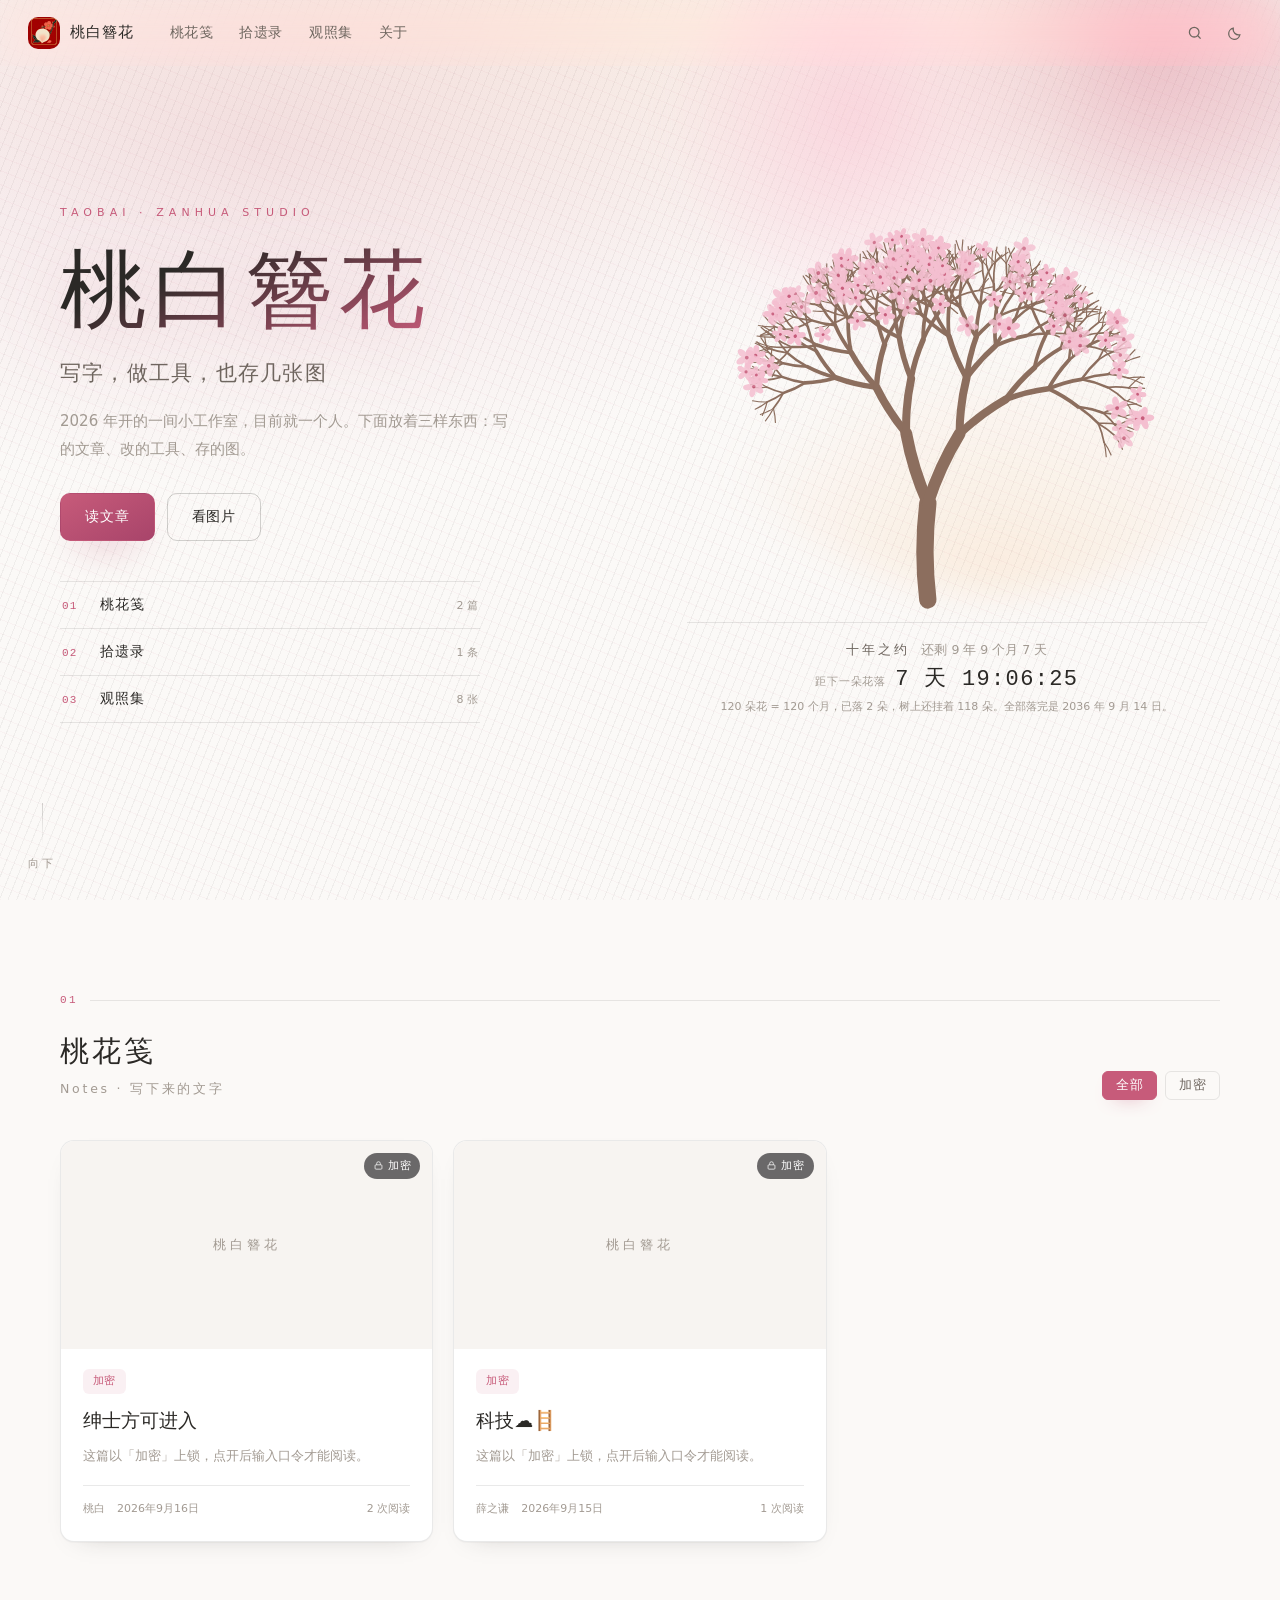
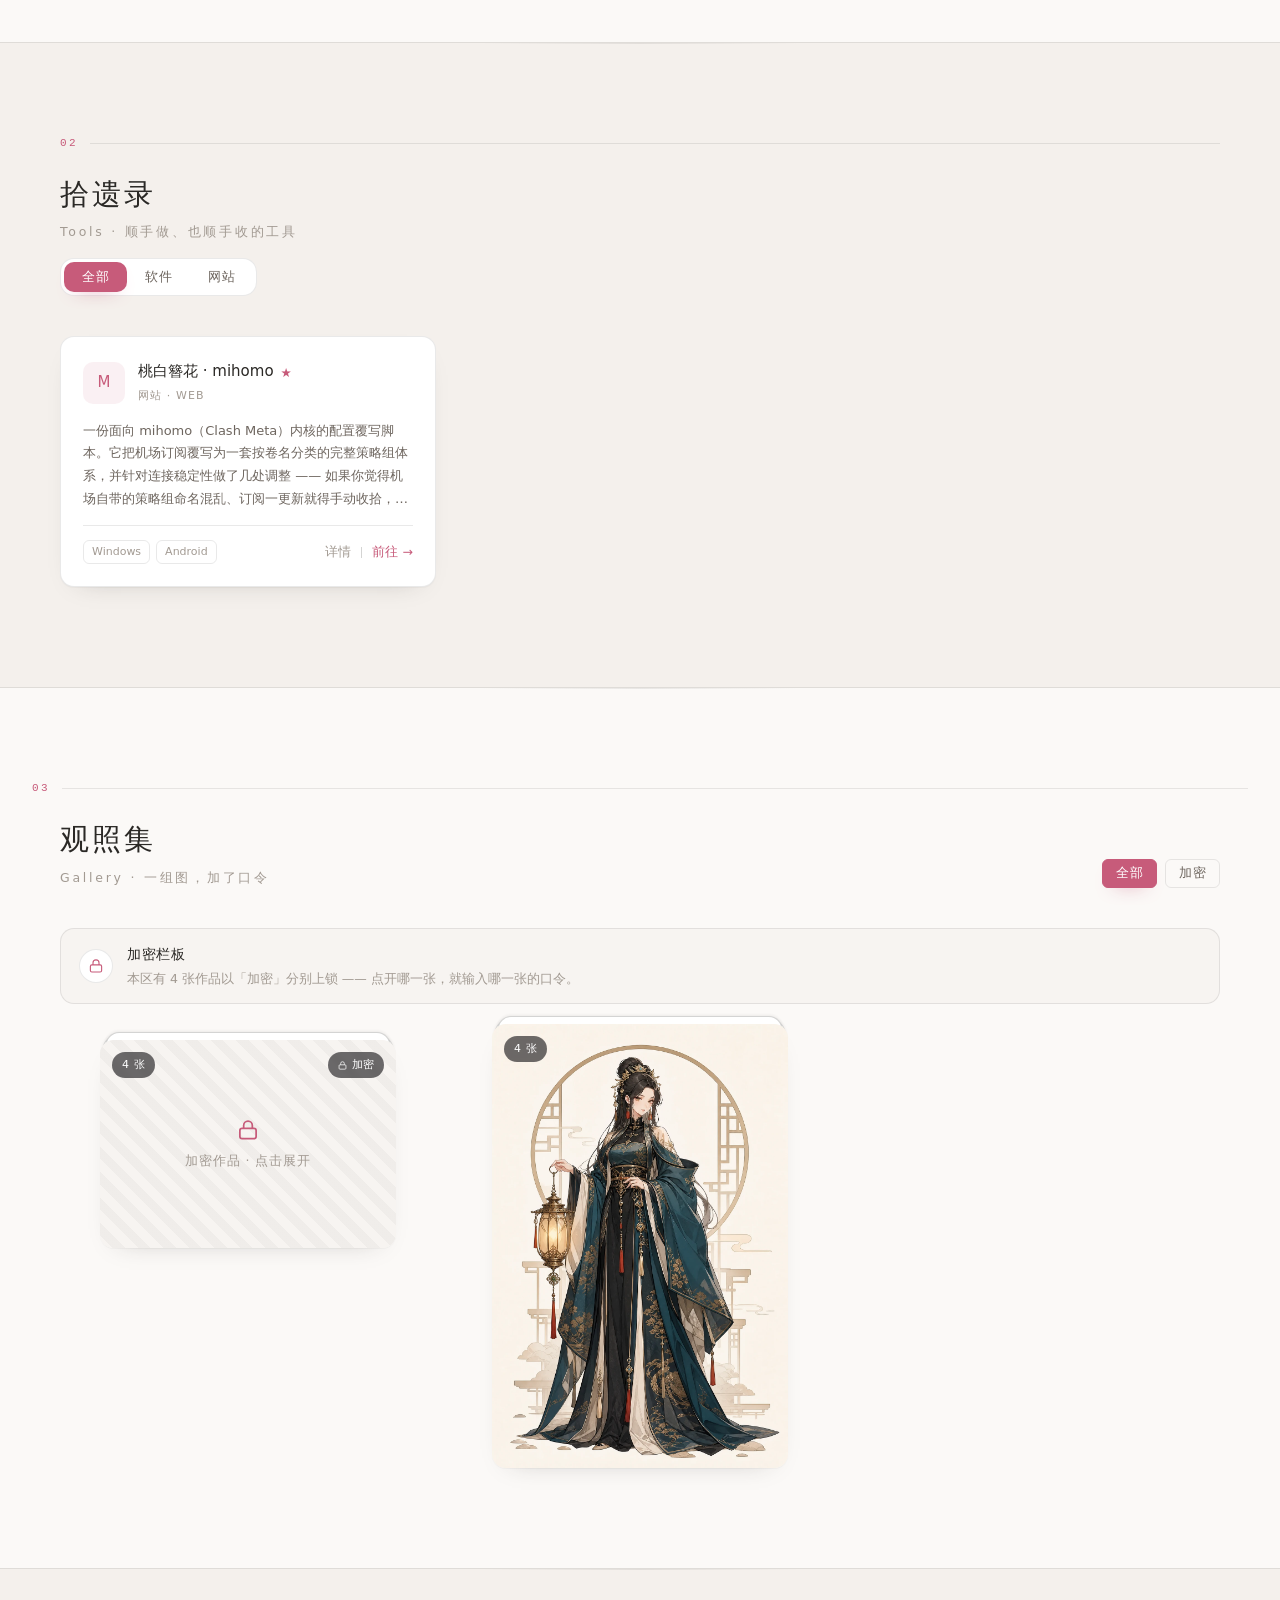
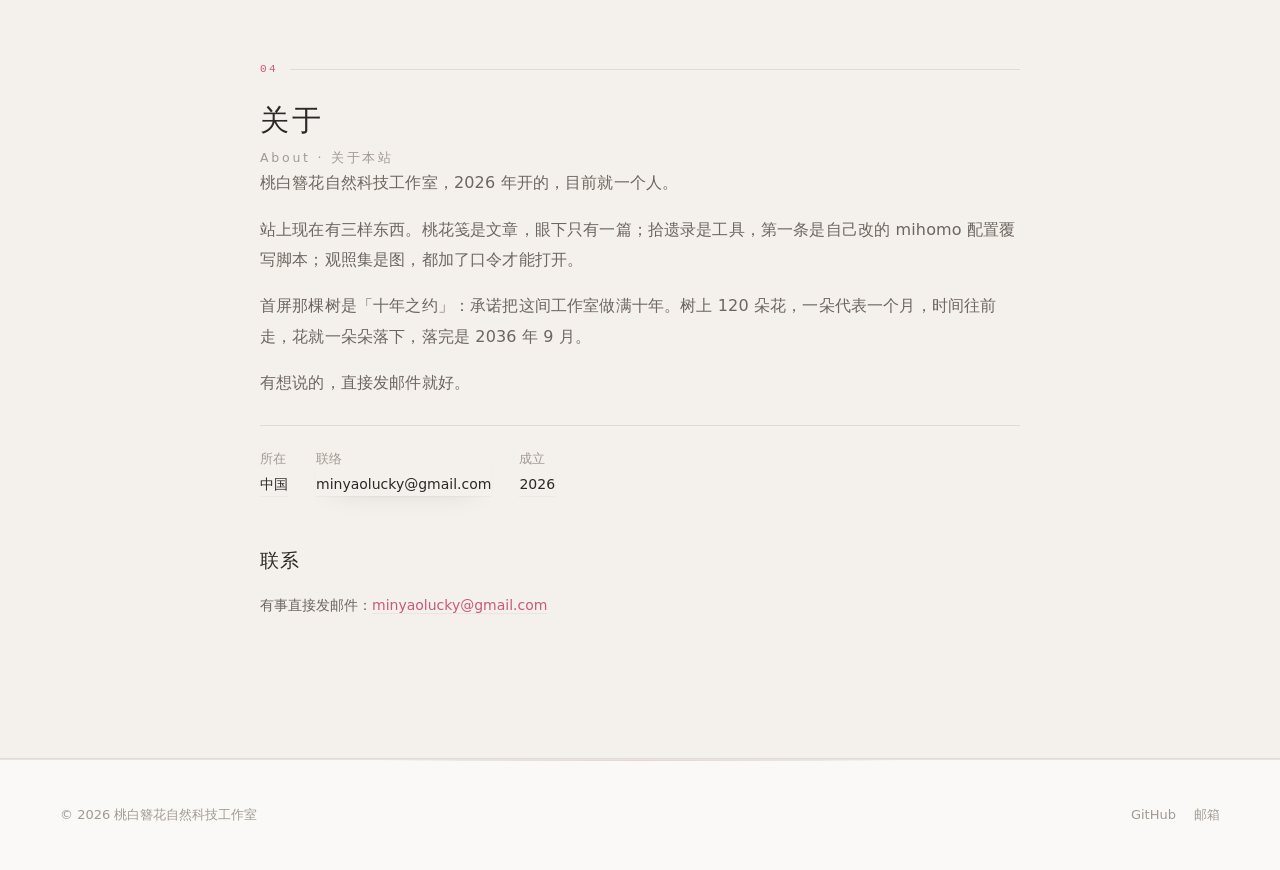
==== index.html @ cb8cdf0d "站点改版：替换为桃白簪花自然科技工作室站点" ====
<!DOCTYPE html>
<html lang="zh-CN" data-theme="light">
<head>
<meta charset="UTF-8">
<meta name="viewport" content="width=device-width, initial-scale=1, viewport-fit=cover">
<meta name="theme-color" content="#FBF9F7" media="(prefers-color-scheme: light)">
<meta name="theme-color" content="#151419" media="(prefers-color-scheme: dark)">
<meta name="format-detection" content="telephone=no">
<meta name="apple-mobile-web-app-capable" content="yes">
<meta name="apple-mobile-web-app-title" content="桃白簪花">
<meta name="robots" content="index, follow">
<title>桃白簪花自然科技工作室</title>
<meta name="description" content="桃白簪花自然科技工作室：写的文章、改的工具、存的图。承诺做满十年。">
<link rel="icon" type="image/png" sizes="32x32" href="/assets/favicon-32.png?v=8d2f847c">
<link rel="icon" type="image/png" sizes="192x192" href="/assets/favicon-192.png?v=325040d3">
<link rel="apple-touch-icon" sizes="180x180" href="/assets/favicon-180.png?v=86ce8d48">

<link rel="canonical" href="https://fanxiaofei.ccwu.cc/">
<meta property="og:type" content="website">
<meta property="og:site_name" content="桃白簪花自然科技工作室">
<meta property="og:title" content="桃白簪花自然科技工作室">
<meta property="og:description" content="写的文章、改的工具、存的图。承诺做满十年。">
<meta property="og:url" content="https://fanxiaofei.ccwu.cc/">
<meta property="og:image" content="https://fanxiaofei.ccwu.cc/assets/logo.png">
<meta property="og:image:width" content="512">
<meta property="og:image:height" content="512">
<meta property="og:image:alt" content="桃白簪花的印章标志：红底金框，一株桃花枝与一颗寿桃">
<meta name="twitter:card" content="summary">
<meta name="twitter:title" content="桃白簪花自然科技工作室">
<meta name="twitter:description" content="写的文章、改的工具、存的图。承诺做满十年。">
<meta name="twitter:image" content="https://fanxiaofei.ccwu.cc/assets/logo.png">

<!-- 主题在首帧就定好。这段必须同步执行、且排在样式表之前：
     否则选过深色模式的访客，每次打开都会先闪一下浅色底。
     键名与 main.js 的 initTheme() 必须保持一致（tz-theme）。 -->
<script>
(function () { try { var t = localStorage.getItem('tz-theme'); if (t !== 'dark' && t !== 'light') { t = window.matchMedia('(prefers-color-scheme: dark)').matches ? 'dark' : 'light'; } document.documentElement.setAttribute('data-theme', t); } catch (e) { /* 隐私模式下读不了 localStorage，用默认浅色 */ } })();
</script>

<link rel="preload" as="image" href="/assets/logo.webp" type="image/webp">
<link rel="stylesheet" href="/css/style.css?v=b57214d1">
<!-- 视觉升级层：只做增强与覆盖，不动 style.css 里的既有规则 -->
<link rel="stylesheet" href="/css/aesthetic.css?v=2be052b9">
</head>
<body>

<noscript>
  <div style="margin:0;padding:14px 18px;background:#FBEAF0;color:#4B1528;font:14px/1.7 system-ui,-apple-system,sans-serif;text-align:center;border-bottom:1px solid #ED93B1">
    本站内容由 JavaScript 渲染。请在浏览器设置里开启 JavaScript，然后刷新页面。
  </div>
</noscript>

<div class="scroll-progress" id="scrollProgress"></div>

<header class="nav" id="siteNav">
  <a class="nav-brand" href="#top" aria-label="桃白簪花自然科技工作室">
    <img class="brand-mark" src="/assets/logo.webp" alt="" width="32" height="32" decoding="async">
    <span class="brand-text" id="brandText">桃白簪花</span>
  </a>
  <nav class="nav-links" id="navLinks"></nav>
  <div class="nav-actions">
    <button class="nav-search" id="searchToggle" type="button" aria-label="搜索">
      <svg viewBox="0 0 20 20" width="16" height="16" fill="none" stroke="currentColor" stroke-width="1.6"><circle cx="9" cy="9" r="6"/><path d="M13.5 13.5 17 17"/></svg>
    </button>
    <button class="nav-theme" id="themeToggle" type="button" aria-label="切换主题">
      <svg class="ico-moon" viewBox="0 0 20 20" width="16" height="16" fill="none" stroke="currentColor" stroke-width="1.6"><path d="M16 12.2A7 7 0 0 1 7.8 4a7 7 0 1 0 8.2 8.2Z"/></svg>
      <svg class="ico-sun" viewBox="0 0 20 20" width="16" height="16" fill="none" stroke="currentColor" stroke-width="1.6"><circle cx="10" cy="10" r="3.6"/><path d="M10 2v2M10 16v2M2 10h2M16 10h2M4.6 4.6 6 6M14 14l1.4 1.4M15.4 4.6 14 6M6 14l-1.4 1.4"/></svg>
    </button>
    <button class="nav-menu" id="menuToggle" type="button" aria-label="打开菜单" aria-expanded="false" aria-controls="navDrawer">
      <span></span><span></span><span></span>
    </button>
  </div>
  <div class="nav-drawer" id="navDrawer">
    <nav class="nav-drawer-links" id="navDrawerLinks"></nav>
    <div class="nav-drawer-foot" id="navDrawerFoot"></div>
  </div>
  <div class="nav-search-bar" id="searchBar">
    <input type="search" id="searchInput" placeholder="搜索文章、工具、图片…" aria-label="搜索文章、工具与图片" autocomplete="off">
    <span class="search-hint">回车确认 · ESC 关闭</span>
  </div>
</header>

<main id="top">

  <section class="hero" id="hero">
    <div class="hero-glow" aria-hidden="true"></div>
    <div class="hero-inner">

      <div class="hero-copy">
        <p class="hero-eyebrow reveal">TAOBAI · ZANHUA STUDIO</p>
        <h1 class="hero-title">
          <span class="reveal" style="--d:0ms">桃</span><span class="reveal" style="--d:80ms">白</span><span class="reveal" style="--d:160ms">簪</span><span class="reveal" style="--d:240ms">花</span>
        </h1>
        <p class="hero-sub reveal" style="--d:340ms" id="heroSlogan"></p>
        <p class="hero-intro reveal" style="--d:420ms" id="heroIntro"></p>
        <div class="hero-actions reveal" style="--d:500ms">
          <a class="btn btn-primary" href="#articles">读文章</a>
          <a class="btn btn-ghost" href="#gallery">看图片</a>
        </div>
        <nav class="hero-index reveal" style="--d:580ms" id="heroIndex" aria-label="本站目录"></nav>
      </div>

      <!-- 满树桃花：每一朵花代表十年之约里的一个月，时间过去花就少一朵。
           SVG 的树枝与花朵由 main.js 的 PeachTree 模块生成并注入（种子固定，每次打开都一样）。 -->
      <div class="hero-tree reveal" style="--d:660ms">
        <figure class="tree-figure">
          <svg class="peach-tree" id="peachTree" viewBox="0 0 600 470" role="img"
               aria-labelledby="treeTitle treeDesc">
            <title id="treeTitle">一株盛开的桃树</title>
            <desc id="treeDesc">树上的花代表十年之约：十年共 120 个月，最初有 120 朵花，每过一个月落一朵。</desc>
          </svg>
          <figcaption class="tree-pledge" id="treePledge">
            <span class="pledge-head">
              <span class="pledge-title" id="pledgeTitle">十年之约</span>
              <span class="pledge-left" id="pledgeLeft"></span>
            </span>
            <span class="pledge-ticker">
              <span class="pledge-ticker-label">距下一朵花落</span>
              <span class="pledge-count" id="pledgeCount"></span>
            </span>
            <span class="pledge-note" id="pledgeNote"></span>
          </figcaption>
        </figure>
      </div>

    </div>
    <div class="hero-scroll" aria-hidden="true"><span></span>向下</div>
  </section>

  <section class="section" id="articles">
    <div class="section-head head--folio" data-no="01">
      <div class="section-title">
        <h2>桃花笺</h2>
        <p class="section-en">Notes · 写下来的文字</p>
      </div>
      <div class="section-tools">
        <div class="chip-row" id="articleTags"></div>
      </div>
    </div>
    <div class="article-grid" id="articlesList"></div>
    <div class="empty" id="articlesEmpty" hidden>这一栏还空着。</div>
  </section>

  <section class="section section-alt" id="shares">
    <div class="section-head head--stacked" data-no="02">
      <div class="section-title">
        <h2>拾遗录</h2>
        <p class="section-en">Tools · 顺手做、也顺手收的工具</p>
      </div>
      <div class="section-tools">
        <div class="seg" id="shareFilter">
          <button class="seg-btn is-active" data-cat="all" type="button">全部</button>
          <button class="seg-btn" data-cat="software" type="button">软件</button>
          <button class="seg-btn" data-cat="website" type="button">网站</button>
        </div>
      </div>
    </div>
    <div class="share-grid" id="sharesList"></div>
    <div class="empty" id="sharesEmpty" hidden>还没有收录任何条目。</div>
  </section>

  <section class="section" id="gallery">
    <div class="section-head head--bleed" data-no="03">
      <div class="section-title">
        <h2>观照集</h2>
        <p class="section-en">Gallery · 一组图，加了口令</p>
      </div>
      <div class="section-tools">
        <div class="chip-row" id="galleryTags"></div>
      </div>
    </div>
    <div class="vault-bar" id="vaultBar" hidden>
      <span class="vault-bar-icon" aria-hidden="true">
        <svg viewBox="0 0 24 24" width="18" height="18" fill="none" stroke="currentColor" stroke-width="1.5"><rect x="4.5" y="10.5" width="15" height="9.5" rx="2"/><path d="M8 10.5V7.8a4 4 0 0 1 8 0v2.7"/></svg>
      </span>
      <div class="vault-bar-text">
        <strong id="vaultBarTitle">加密栏板</strong>
        <span id="vaultBarDesc"></span>
      </div>
    </div>
    <div class="masonry" id="galleryGrid"></div>
    <div class="empty" id="galleryEmpty" hidden>图集还是空的。</div>
  </section>

  <section class="section section-alt" id="about">
    <div class="about-wrap" data-no="04">
      <div class="section-title">
        <h2>关于</h2>
        <p class="section-en">About · 关于本站</p>
      </div>
      <div class="about-body" id="aboutBody"></div>
      <div class="about-meta" id="aboutMeta"></div>
      <!-- 留言模块已下线：这里只留一个邮箱入口，不再摆表单 -->
      <div class="about-contact" id="aboutContact">
        <h3>联系</h3>
        <p class="contact-mail" id="contactMail"></p>
      </div>
    </div>
  </section>

</main>

<footer class="footer">
  <div class="footer-inner">
    <p id="footerText">桃白簪花自然科技工作室</p>
    <div class="footer-social" id="footerSocial"></div>
  </div>
</footer>

<div class="reader" id="reader" hidden>
  <div class="reader-backdrop" data-close></div>
  <article class="reader-panel" role="dialog" aria-modal="true">
    <button class="reader-close" data-close type="button" aria-label="关闭">
      <svg viewBox="0 0 20 20" width="18" height="18" fill="none" stroke="currentColor" stroke-width="1.6"><path d="M5 5l10 10M15 5 5 15"/></svg>
    </button>
    <div class="reader-progress" id="readerProgress"></div>
    <div class="reader-scroll" id="readerScroll">
      <header class="reader-head">
        <div class="reader-tags" id="readerTags"></div>
        <h1 id="readerTitle"></h1>
        <div class="reader-meta" id="readerMeta"></div>
      </header>
      <div class="prose" id="readerBody"></div>
      <div class="reader-foot" id="readerFoot"></div>
    </div>
  </article>
</div>

<div class="detail" id="shareDetail" hidden>
  <div class="detail-backdrop" data-sd-close></div>
  <div class="detail-panel" role="dialog" aria-modal="true" aria-labelledby="sdTitle" tabindex="-1">
    <button class="detail-close" data-sd-close type="button" aria-label="关闭">
      <svg viewBox="0 0 20 20" width="18" height="18" fill="none" stroke="currentColor" stroke-width="1.6"><path d="M5 5l10 10M15 5 5 15"/></svg>
    </button>
    <div class="detail-scroll" id="sdScroll">
      <div class="detail-head">
        <div class="share-icon" id="sdIcon"></div>
        <div class="detail-head-text">
          <h2 id="sdTitle"></h2>
          <div class="detail-sub" id="sdSub"></div>
        </div>
      </div>
      <div class="detail-tags" id="sdTags"></div>
      <div class="detail-desc prose" id="sdDesc"></div>
      <div class="detail-plats" id="sdPlats"></div>
    </div>
    <div class="detail-actions" id="sdActions"></div>
  </div>
</div>

<div class="gate" id="vaultGate" hidden>
  <div class="gate-backdrop" data-vg-close></div>
  <form class="gate-panel" id="vgForm" role="dialog" aria-modal="true" aria-labelledby="vgTitle" tabindex="-1">
    <div class="gate-icon" aria-hidden="true">
      <svg viewBox="0 0 24 24" width="22" height="22" fill="none" stroke="currentColor" stroke-width="1.5"><rect x="4.5" y="10.5" width="15" height="9.5" rx="2"/><path d="M8 10.5V7.8a4 4 0 0 1 8 0v2.7"/></svg>
    </div>
    <h2 id="vgTitle">加密内容</h2>
    <p class="gate-reason" id="vgReason"></p>
    <div class="gate-input-row">
      <input type="password" id="vgInput" placeholder="输入口令" autocomplete="off" spellcheck="false"
             autocapitalize="off" autocorrect="off" enterkeyhint="go" aria-label="加密口令">
      <button class="gate-eye" id="vgEye" type="button" aria-pressed="false" title="显示或隐藏口令">显示</button>
    </div>
    <div class="gate-foot">
      <button class="btn btn-primary" id="vgSubmit" type="submit">解锁</button>
      <span class="gate-msg" id="vgMsg"></span>
    </div>
  </form>
</div>

<div class="lightbox" id="lightbox" hidden role="dialog" aria-modal="true" aria-label="图片查看">
  <div class="lightbox-backdrop" data-lb-close></div>
  <button class="lb-btn lb-prev" data-lb-prev type="button" aria-label="上一张">
    <svg viewBox="0 0 24 24" width="20" height="20" fill="none" stroke="currentColor" stroke-width="1.6"><path d="M15 5l-7 7 7 7"/></svg>
  </button>
  <button class="lb-btn lb-next" data-lb-next type="button" aria-label="下一张">
    <svg viewBox="0 0 24 24" width="20" height="20" fill="none" stroke="currentColor" stroke-width="1.6"><path d="M9 5l7 7-7 7"/></svg>
  </button>
  <button class="lb-btn lb-close" data-lb-close type="button" aria-label="关闭">
    <svg viewBox="0 0 20 20" width="18" height="18" fill="none" stroke="currentColor" stroke-width="1.6"><path d="M5 5l10 10M15 5 5 15"/></svg>
  </button>
  <figure class="lb-figure">
    <img id="lbImage" alt="">
    <figcaption>
      <strong id="lbTitle"></strong>
      <span id="lbDesc"></span>
      <em id="lbCount"></em>
    </figcaption>
    <!-- 从图组里点开的图：底部给一排同组缩略图，可以在组内直接换。其余情况隐藏 -->
    <div class="lb-strip" id="lbStrip" hidden></div>
  </figure>
</div>

<div class="toast" id="toast" role="status" aria-live="polite"></div>

<!-- defer：解析完 HTML 再按顺序执行，首屏不再被脚本阻塞 -->
<script src="/js/markdown.js?v=b9707259" defer></script>
<script src="/js/vault.js?v=e14c59ea" defer></script>
<script src="/js/tree.js?v=45c0fa9a" defer></script>
<script src="/js/main.js?v=2864b989" defer></script>
</body>
</html>
---- css/style.css ----
/* ============================================================
   桃白簪花自然科技工作室 · 主站样式
   设计原则：一屏一事 · 主色占比 < 8% · 动效如呼吸
   ------------------------------------------------------------
   两条纪律，改样式前先看：
   ① 圆角只有五级（--r-xs / sm / md / lg / pill）。要加新圆角，
      先问它属于哪一级；不要随手写一个 22px。
   ② 字号一律走 fluid token（--fs-*），不要在组件里写死 px 字号，
      否则断点处会跳。
   ============================================================ */

:root {
  /* 字体栈：拉丁字体排在中文字体前面。
     浏览器按顺序取字，中文字体放前面会让拉丁字母用中文字体的拉丁字形
     渲染（偏宽、字距怪）——英文小标题和数字会一眼看出业余。 */
  --font-sans: -apple-system, "Segoe UI", "Helvetica Neue", "PingFang SC",
               "HarmonyOS Sans SC", "Microsoft YaHei", "Hiragino Sans GB", system-ui, sans-serif;
  --font-serif: "Noto Serif SC", "Source Han Serif SC", "Songti SC", Georgia, "SimSun", serif;
  --font-mono: "JetBrains Mono", ui-monospace, "Cascadia Mono", Consolas, "Courier New", monospace;

  --bg: #FBF9F7;
  --bg-alt: #F4F0EC;
  --surface: #FFFFFF;
  --surface-2: #F7F4F1;
  --text: #2B2926;
  --text-2: #6E665F;
  --text-3: #A29A92;
  --line: rgba(43, 41, 38, 0.10);
  --line-2: rgba(43, 41, 38, 0.20);
  --accent: #C75B7A;
  --accent-2: #A8446A;
  --accent-soft: rgba(199, 91, 122, 0.09);
  --shadow-sm: 0 1px 2px rgba(43, 41, 38, 0.04);
  --shadow-md: 0 8px 28px -12px rgba(43, 41, 38, 0.18);
  --shadow-lg: 0 24px 60px -30px rgba(0, 0, 0, 0.45);

  /* 十年之约那棵树 */
  --tree-branch: #8C6E5E;
  --blossom: #F4BFD0;
  --blossom-deep: #C75B7A;

  /* ---------- 圆角：五级，其余一律不许自创 ---------- */
  --r-xs: 6px;    /* 标签、筛选片、小输入件 */
  --r-sm: 10px;   /* 按钮、图标按钮、图标块 */
  --r-md: 14px;   /* 卡片、图块、栏板、浮层内块 */
  --r-lg: 20px;   /* 浮层面板 */
  --r-pill: 999px;/* 只给「状态胶囊」用：锁标、toast */
  /* 旧名保留成别名，免得漏改的地方忽然变成直角 */
  --radius-sm: var(--r-sm);
  --radius: var(--r-md);
  --radius-lg: var(--r-lg);

  /* ---------- 字号阶梯（fluid）----------
     min/max 都写成 rem/px 固定值、只有中间项是 vw，缩放到极限也不会失控 */
  --fs-xs: 11px;
  --fs-sm: 12.5px;
  --fs-base: clamp(15px, 14.4px + 0.18vw, 16px);
  --fs-lead: clamp(14px, 13.6px + 0.2vw, 15px);
  --fs-h3: clamp(16.5px, 15.2px + 0.5vw, 19px);
  --fs-h2: clamp(22px, 19px + 0.9vw, 29px);
  --fs-prose: clamp(15.5px, 14.8px + 0.4vw, 17px);

  --nav-h: 66px;
  --maxw: 1160px;

  /* ---------- 动效：借苹果那套手感 ----------
     特征其实就两条：起步果断（曲线前段陡）+ 收尾极缓（后段几乎水平）。
     只有真的要「弹一下」的地方才用过冲曲线 —— 到处用就变成表演了。 */
  --ease: cubic-bezier(0.22, 0.7, 0.24, 1);          /* 通用 */
  --ease-out: cubic-bezier(0.22, 1, 0.36, 1);         /* 长距离位移、淡入 */
  --ease-ios: cubic-bezier(0.32, 0.72, 0, 1);         /* iOS 面板推入 / 抽屉滑出 */
  --ease-spring: cubic-bezier(0.34, 1.42, 0.64, 1);   /* 轻微过冲：按下回弹 */
  --dur-1: 140ms;   /* 按下、微反馈 */
  --dur-2: 260ms;   /* 悬浮、展开 */
  --dur-3: 420ms;   /* 面板进出 */
  --dur-4: 640ms;   /* 首屏进场 */
}

html[data-theme="dark"] {
  --bg: #151419;
  --bg-alt: #1B1A20;
  --surface: #1F1E25;
  --surface-2: #25242C;
  --text: #F1EEEB;
  --text-2: #A9A3A0;
  --text-3: #7B7572;
  --line: rgba(241, 238, 235, 0.11);
  --line-2: rgba(241, 238, 235, 0.22);
  --accent: #E58BA8;
  --accent-2: #F0A8C0;
  --accent-soft: rgba(229, 139, 168, 0.13);
  --shadow-md: 0 10px 34px -14px rgba(0, 0, 0, 0.6);
  --shadow-lg: 0 24px 60px -26px rgba(0, 0, 0, 0.75);
  --tree-branch: #6B574E;
  --blossom: #CE93AA;
  --blossom-deep: #F0A8C0;
}

/* 切主题时让颜色淡过去，而不是「啪」地一下全变。
   只在切换的那 360ms 内挂这个类（main.js 的 initTheme 负责加减），
   平时不加 —— 常驻的话会拖慢所有交互。 */
html.is-theme-switching,
html.is-theme-switching *,
html.is-theme-switching *::before,
html.is-theme-switching *::after {
  transition: background-color var(--dur-3) var(--ease-out),
              border-color var(--dur-3) var(--ease-out),
              color var(--dur-3) var(--ease-out) !important;
}
@media (prefers-reduced-motion: reduce) {
  html.is-theme-switching,
  html.is-theme-switching *,
  html.is-theme-switching *::before,
  html.is-theme-switching *::after { transition: none !important; }
}

* { box-sizing: border-box; }

[hidden] { display: none !important; }

html { scroll-behavior: smooth; scroll-padding-top: calc(var(--nav-h) + 16px); }

body {
  margin: 0;
  background: var(--bg);
  color: var(--text);
  font-family: var(--font-sans);
  font-size: var(--fs-base);
  line-height: 1.7;
  -webkit-font-smoothing: antialiased;
  overflow-x: hidden;
  transition: background 0.4s var(--ease), color 0.4s var(--ease);
}

h1, h2, h3, h4 { font-weight: 500; margin: 0; line-height: 1.3; }
p { margin: 0; }
a { color: inherit; text-decoration: none; }
img { max-width: 100%; display: block; }
button { font-family: inherit; cursor: pointer; }
input, textarea, select { font-family: inherit; font-size: 14px; }

::selection { background: var(--accent); color: #fff; }

.muted { color: var(--text-2); }

/* 数字等宽：走秒的倒计时和计数不让宽度一跳一跳 */
.pledge-count, .hi-count, .reader-meta, .sd-clicks, .about-meta, .article-foot {
  font-variant-numeric: tabular-nums;
}

/* ---------- 滚动进度 ---------- */
.scroll-progress {
  position: fixed; top: 0; left: 0; height: 2px; width: 0;
  background: linear-gradient(90deg, var(--accent), var(--accent-2));
  z-index: 90; transition: width 0.1s linear;
}

/* ---------- 导航 ---------- */
.nav {
  position: fixed; top: 0; left: 0; right: 0; z-index: 80;
  display: flex; align-items: center; gap: 24px;
  height: var(--nav-h); padding: 0 28px;
  background: transparent;
  transition: background 0.45s var(--ease), height 0.45s var(--ease),
              border-color 0.45s var(--ease), backdrop-filter 0.45s var(--ease);
  border-bottom: 1px solid transparent;
}
.nav.is-scrolled {
  height: 58px;
  background: color-mix(in srgb, var(--bg) 82%, transparent);
  backdrop-filter: saturate(180%) blur(14px);
  border-bottom-color: var(--line);
}
@supports not (background: color-mix(in srgb, red 50%, blue)) {
  .nav.is-scrolled { background: var(--bg); opacity: 0.97; }
}

.nav-brand { display: flex; align-items: center; gap: 10px; }
/* 品牌标记：用户提供的印章 logo（红底金框、寿桃与桃花枝） */
.brand-mark {
  width: 32px; height: 32px; border-radius: var(--r-sm);
  display: block; flex-shrink: 0; object-fit: cover;
  transition: transform 0.5s var(--ease);
}
.nav-brand:hover .brand-mark { transform: rotate(-8deg) scale(1.06); }
.brand-text { font-size: 15px; font-weight: 500; letter-spacing: 0.06em; }

.nav-links { display: flex; gap: 26px; margin-left: 12px; }
.nav-links a {
  position: relative; font-size: 14px; color: var(--text-2);
  padding: 4px 0; transition: color 0.3s var(--ease);
}
.nav-links a::after {
  content: ""; position: absolute; left: 0; bottom: 0; height: 1px; width: 0;
  background: var(--accent); transition: width 0.35s var(--ease);
}
.nav-links a:hover, .nav-links a.is-active { color: var(--text); }
.nav-links a:hover::after, .nav-links a.is-active::after { width: 100%; }

.nav-actions { margin-left: auto; display: flex; align-items: center; gap: 6px; }
.nav-search, .nav-theme {
  width: 34px; height: 34px; border-radius: var(--r-sm);
  display: grid; place-items: center;
  background: transparent; border: 1px solid transparent; color: var(--text-2);
  transition: background-color 0.3s var(--ease), color 0.3s var(--ease),
              border-color 0.3s var(--ease);
}
.nav-search:hover, .nav-theme:hover {
  background: var(--accent-soft); color: var(--accent); border-color: var(--line);
}
.ico-sun { display: none; }
html[data-theme="dark"] .ico-sun { display: block; }
html[data-theme="dark"] .ico-moon { display: none; }

.nav-search-bar {
  position: absolute; top: calc(var(--nav-h) - 8px); right: 28px;
  display: none; align-items: center; gap: 10px;
  background: var(--surface); border: 1px solid var(--line);
  border-radius: var(--r-md); padding: 8px 14px;
  box-shadow: var(--shadow-md); min-width: 320px;
}
.nav-search-bar.is-open { display: flex; animation: dropIn 0.34s var(--ease-spring); }
.nav-search-bar input {
  border: none; background: transparent; color: var(--text);
  outline: none; flex: 1; font-size: 14px;
}
.search-hint { font-size: var(--fs-xs); color: var(--text-3); white-space: nowrap; }

@keyframes dropIn {
  from { opacity: 0; transform: translateY(-8px); }
  to { opacity: 1; transform: none; }
}

/* ============================================================
   首屏
   版式是「左文右树」的非对称双栏 —— 居中大标题 + 居中按钮
   是最通用的模板站位，而且会把「本站没什么内容」这件事直接暴露出来。
   右栏放那棵桃树，它同时是内容和承诺的账本。
   ============================================================ */
.hero {
  position: relative; min-height: 100vh;
  display: flex; align-items: center;
  padding: 118px 28px 92px; overflow: hidden;
}
.hero-glow {
  position: absolute; top: -14%; right: -6%;
  width: 720px; height: 720px; border-radius: 50%;
  background: radial-gradient(circle, var(--accent-soft), transparent 66%);
  pointer-events: none;
}
.hero-inner {
  position: relative; width: 100%; max-width: var(--maxw); margin: 0 auto;
  display: grid; grid-template-columns: minmax(0, 1.02fr) minmax(0, 0.98fr);
  gap: 44px; align-items: center;
  /* 滚动视差：上移一点点并淡出。--scroll 由 main.js 的 onScroll 写入（0~1）。
     幅度刻意压得很小 —— 再大一点就从「呼吸」变成「表演」了。 */
  transform: translateY(calc(var(--scroll, 0) * -22px));
  opacity: calc(1 - var(--scroll, 0) * 0.9);
  will-change: transform, opacity;
}
@media (prefers-reduced-motion: reduce) {
  .hero-inner { transform: none; opacity: 1; will-change: auto; }
}

.hero-copy { min-width: 0; }

.hero-eyebrow {
  font-size: var(--fs-xs); letter-spacing: 0.3em; color: var(--text-3);
  margin-bottom: 22px;
}
.hero-title {
  font-size: clamp(2.9rem, 7.4vw, 5.4rem);
  letter-spacing: 0.08em; line-height: 1.04; color: var(--text);
}
.hero-title span { display: inline-block; }
.hero-sub {
  font-family: var(--font-serif);
  font-size: clamp(1.05rem, 1.9vw, 1.3rem);
  color: var(--text-2); margin-top: 20px; letter-spacing: 0.06em;
}
.hero-intro {
  margin: 18px 0 0; max-width: 30em;
  color: var(--text-3); font-size: var(--fs-lead); line-height: 1.85;
}
.hero-actions { display: flex; gap: 12px; margin-top: 30px; flex-wrap: wrap; }

/* 首屏目录：期号 + 栏目 + 数量。比一排统计数字有用 ——
   数字只是「告诉你这里有多少」，目录是「带你进去」。 */
.hero-index { margin-top: 40px; border-top: 1px solid var(--line); max-width: 420px; }
.hero-index-item {
  display: grid; grid-template-columns: 26px minmax(0, 1fr) auto;
  align-items: baseline; gap: 12px;
  padding: 11px 2px; border-bottom: 1px solid var(--line);
  transition: padding-left var(--dur-2) var(--ease-out), color var(--dur-2) var(--ease-out);
}
.hero-index-item:hover { padding-left: 12px; color: var(--accent); }
.hero-index-item:focus-visible { outline: 2px solid var(--accent); outline-offset: 2px; }
.hi-no { font-family: var(--font-mono); font-size: var(--fs-xs); color: var(--accent); letter-spacing: 0.1em; }
.hi-name { font-size: 14px; letter-spacing: 0.06em; }
.hi-count { font-size: var(--fs-xs); color: var(--text-3); }

/* ---------- 满树桃花 ---------- */
.hero-tree { position: relative; display: flex; justify-content: center; min-width: 0; }
.tree-figure {
  margin: 0; width: 100%; max-width: 520px;
  display: flex; flex-direction: column; align-items: center;
}
.peach-tree { width: 100%; height: auto; display: block; }

.tree-branches path {
  fill: none;
  stroke: var(--tree-branch);
  stroke-linecap: round;
}
.blossom-petal { fill: var(--blossom); }
.blossom-heart { fill: var(--blossom-deep); }

/* ⚠️ .bloom 上绝不能有 transform 属性 —— 这里的 CSS transform 会覆盖 SVG 的
   transform 属性（SVG2 起它也是 CSS 属性），定位会整个塌到原点。
   定位一律交给内层 <g> 的 transform 属性，这里只管「落」。 */
.bloom { transition: opacity 620ms var(--ease-out); }
.bloom.is-fallen { opacity: 0; }
.bloom.is-falling { animation: bloomFall 3.4s var(--ease-out) forwards; }
@keyframes bloomFall {
  from { opacity: 1; transform: translate(0, 0) rotate(0deg); }
  to { opacity: 0; transform: translate(22px, 300px) rotate(120deg); }
}

/* 零散飘落的花瓣。每 4 秒左右才一片 —— 稀疏才像「日子在流走」，
   密了就退回成廉价的「花瓣雨」。 */
.tree-drift { opacity: 0.75; }
.drift { animation: driftFall 4.6s linear forwards; }
@keyframes driftFall {
  0%   { opacity: 0;   transform: translate(0, 0); }
  12%  { opacity: 1; }
  38%  { transform: translate(12px, 100px); }
  66%  { transform: translate(-8px, 208px); }
  100% { opacity: 0;   transform: translate(10px, 310px); }
}

/* 十年之约倒计时 */
.tree-pledge {
  width: 100%; margin-top: 4px; padding-top: 16px;
  border-top: 1px solid var(--line);
  display: flex; flex-direction: column; gap: 5px; text-align: center;
}
.pledge-head {
  display: flex; align-items: baseline; justify-content: center;
  gap: 12px; flex-wrap: wrap;
}
.pledge-title {
  font-family: var(--font-serif); font-size: 13px;
  letter-spacing: 0.22em; color: var(--text-2);
}
.pledge-left { font-size: var(--fs-sm); color: var(--text-3); }
.pledge-ticker {
  display: flex; align-items: baseline; justify-content: center;
  gap: 9px; flex-wrap: wrap;
}
.pledge-ticker-label { font-size: var(--fs-xs); color: var(--text-3); letter-spacing: 0.08em; }
.pledge-count {
  font-family: var(--font-mono);
  font-size: clamp(17px, 2vw, 22px);
  letter-spacing: 0.06em; color: var(--text); line-height: 1.25;
}
.pledge-note { font-size: var(--fs-xs); color: var(--text-3); line-height: 1.65; }

@media (prefers-reduced-motion: reduce) {
  .bloom, .drift { animation: none !important; }
  .bloom.is-falling { opacity: 0; }
  .tree-drift { display: none; }
}

.hero-scroll {
  position: absolute; bottom: 26px; left: 28px;
  font-size: var(--fs-xs); letter-spacing: 0.3em; color: var(--text-3);
  display: flex; flex-direction: column; align-items: center; gap: 10px;
}
.hero-scroll span {
  width: 1px; height: 42px; background: linear-gradient(var(--line-2), transparent);
  animation: scrollPulse 2.6s var(--ease) infinite;
  transform-origin: top;
}
@keyframes scrollPulse {
  0%, 100% { transform: scaleY(0.35); opacity: 0.4; }
  50% { transform: scaleY(1); opacity: 1; }
}

/* ---------- 按钮 ---------- */
.btn {
  display: inline-flex; align-items: center; gap: 7px;
  padding: 11px 24px; border-radius: var(--r-sm);
  font-size: 14px; border: 1px solid transparent;
  /* 不写 all：明确列出要过渡的属性，避免浏览器去比对布局属性 */
  transition:
    transform var(--dur-2) var(--ease-spring),
    background-color var(--dur-2) var(--ease-out),
    border-color var(--dur-2) var(--ease-out),
    color var(--dur-2) var(--ease-out),
    box-shadow var(--dur-2) var(--ease-out);
  white-space: nowrap;
  -webkit-tap-highlight-color: transparent;
}
.btn-primary { background: var(--accent); color: #fff; }
.btn-primary:hover { background: var(--accent-2); transform: translateY(-2px); box-shadow: 0 10px 24px -10px var(--accent); }
.btn-ghost { border-color: var(--line-2); color: var(--text); }
.btn-ghost:hover { border-color: var(--accent); color: var(--accent); transform: translateY(-2px); }
/* 按下要真的「被压下去」一下，松手再由 spring 曲线弹回来 */
.btn:active { transform: translateY(0) scale(0.965); transition-duration: 90ms; }

/* ---------- 区块 ----------
   max-width 要多加两个 padding（56px）：这样内容盒正好是 --maxw。
   否则 .section 的内容宽 1104、.section-alt 的子元素宽 1160，
   两块内容的左边界会差 28px —— 加了发丝线之后这个错位会很显眼。 */
.section { padding: 100px 28px; max-width: calc(var(--maxw) + 56px); margin: 0 auto; }
.section-alt {
  max-width: none; background: var(--bg-alt);
  border-top: 1px solid var(--line); border-bottom: 1px solid var(--line);
}
.section-alt > * { max-width: var(--maxw); margin-left: auto; margin-right: auto; }

/* 板块头：一条发丝线 + 骑在线上面的期号。
   原来这里是「标题 + 34px 短横线 + 右侧筛选器」的四份复印件，
   四个区块长得一模一样 —— 那才是「模板感」的来源。 */
.section-head,
.about-wrap[data-no] {
  position: relative;
  padding-top: 32px;
  border-top: 1px solid var(--line);
  margin-bottom: 40px;
}
.section-head[data-no]::before,
.about-wrap[data-no]::before {
  content: attr(data-no);
  position: absolute; top: -8px; left: 0;
  padding-right: 12px;
  background: var(--bg);
  font-family: var(--font-mono); font-size: var(--fs-xs);
  line-height: 1.4; color: var(--accent); letter-spacing: 0.22em;
}
.section-alt .section-head[data-no]::before,
.section-alt .about-wrap[data-no]::before { background: var(--bg-alt); }
.section-head { display: flex; align-items: flex-end; justify-content: space-between; gap: 24px; flex-wrap: wrap; }

.section-title h2 {
  font-family: var(--font-serif);
  font-size: var(--fs-h2); letter-spacing: 0.1em; line-height: 1.25;
}
.section-en { font-size: var(--fs-sm); color: var(--text-3); letter-spacing: 0.1em; margin-top: 9px; }

/* 拾遗录：筛选器挪到标题下面一行 —— 三个板块的「标题左 / 筛选右」
   一个模子刻出来太明显，这里换一种站法。 */
.head--stacked { flex-direction: column; align-items: flex-start; gap: 16px; }

/* 观照集：头部出血到区块边缘，发丝线比下面的图墙更宽 */
.head--bleed { margin-left: -28px; margin-right: -28px; padding-left: 28px; padding-right: 28px; }

.chip-row { display: flex; gap: 8px; flex-wrap: wrap; }
.chip {
  font-size: var(--fs-sm); padding: 5px 13px; border-radius: var(--r-xs);
  border: 1px solid var(--line); color: var(--text-2); background: transparent;
  transition: transform var(--dur-2) var(--ease-spring), border-color var(--dur-2) var(--ease-out),
    color var(--dur-2) var(--ease-out), background-color var(--dur-2) var(--ease-out);
}
.chip:hover { border-color: var(--line-2); color: var(--text); transform: translateY(-1px); }
.chip:active { transform: scale(0.95); transition-duration: 80ms; }
.chip.is-active { background: var(--accent); border-color: var(--accent); color: #fff; }

.seg {
  display: inline-flex; padding: 3px; border-radius: var(--r-md);
  background: var(--surface); border: 1px solid var(--line);
}
.seg-btn {
  border: none; background: transparent; color: var(--text-2);
  padding: 6px 18px; border-radius: var(--r-sm); font-size: 13px;
  transition: background-color var(--dur-2) var(--ease-out), color var(--dur-2) var(--ease-out),
    transform var(--dur-2) var(--ease-spring);
}
.seg-btn:hover { color: var(--text); }
.seg-btn:active { transform: scale(0.94); transition-duration: 80ms; }
.seg-btn.is-active { background: var(--accent); color: #fff; }

.empty {
  text-align: center; padding: 60px 0; color: var(--text-3);
  font-size: 14px; letter-spacing: 0.08em;
}

/* ---------- 文章卡片 ---------- */
.article-grid { display: grid; grid-template-columns: repeat(auto-fill, minmax(320px, 1fr)); gap: 20px; }

.article-card {
  position: relative; background: var(--surface);
  border: 1px solid var(--line); border-radius: var(--r-md);
  overflow: hidden; cursor: pointer;
  transition: transform var(--dur-3) var(--ease-out), border-color var(--dur-3) var(--ease-out),
    box-shadow var(--dur-3) var(--ease-out);
  display: flex; flex-direction: column;
}
/* 悬浮只抬 2px：卡片不该做大幅度位移，那是按钮的语汇 */
.article-card:hover { transform: translateY(-2px); border-color: var(--line-2); box-shadow: var(--shadow-md); }
.article-card:active { transform: translateY(-1px) scale(0.994); transition-duration: 120ms; }

.article-thumb { position: relative; aspect-ratio: 16 / 9; overflow: hidden; background: var(--surface-2); }
.article-thumb img { width: 100%; height: 100%; object-fit: cover; transition: transform 0.85s var(--ease-out); }
.article-card:hover .article-thumb img { transform: scale(1.03); }
.article-thumb.is-empty { display: flex; align-items: center; justify-content: center; }
.article-thumb.is-empty::after {
  content: "桃白簪花"; font-family: var(--font-serif); font-size: 13px;
  color: var(--text-3); letter-spacing: 0.3em;
}

.article-body { padding: 20px 22px 22px; display: flex; flex-direction: column; flex: 1; }
.article-tags { display: flex; gap: 6px; flex-wrap: wrap; margin-bottom: 12px; }
.tag {
  font-size: var(--fs-xs); padding: 3px 10px; border-radius: var(--r-xs);
  background: var(--accent-soft); color: var(--accent); letter-spacing: 0.04em;
}
.article-card h3 {
  font-size: var(--fs-h3); line-height: 1.5; margin-bottom: 10px;
  transition: color 0.3s var(--ease);
}
.article-card:hover h3 { color: var(--accent); }
.article-card .excerpt {
  font-size: 13px; color: var(--text-2); line-height: 1.75; flex: 1;
  display: -webkit-box; -webkit-line-clamp: 3; -webkit-box-orient: vertical; overflow: hidden;
}
.article-foot {
  display: flex; align-items: center; gap: 12px;
  margin-top: 18px; padding-top: 14px; border-top: 1px solid var(--line);
  font-size: var(--fs-xs); color: var(--text-3);
}
.pin-badge {
  position: absolute; top: 14px; left: 14px; z-index: 2;
  font-size: var(--fs-xs); padding: 4px 11px; border-radius: var(--r-sm);
  background: color-mix(in srgb, var(--accent) 82%, transparent);
  color: #fff; backdrop-filter: blur(6px); letter-spacing: 0.08em;
}
.draft-badge {
  position: absolute; top: 14px; right: 14px; z-index: 2;
  font-size: var(--fs-xs); padding: 4px 11px; border-radius: var(--r-sm);
  background: rgba(0,0,0,0.55); color: #fff; backdrop-filter: blur(6px);
}

/* ---------- 分享卡片 ---------- */
.share-grid { display: grid; grid-template-columns: repeat(auto-fill, minmax(300px, 1fr)); gap: 16px; }

.share-card {
  display: flex; flex-direction: column; gap: 14px;
  background: var(--surface); border: 1px solid var(--line);
  border-radius: var(--r-md); padding: 22px;
  transition: transform 0.4s var(--ease), border-color 0.4s var(--ease), box-shadow 0.4s var(--ease);
}
.share-card.is-openable { cursor: pointer; }
.share-card.is-openable:focus-visible { outline: 2px solid var(--accent); outline-offset: 3px; }
.share-card:hover { transform: translateY(-2px); border-color: var(--line-2); box-shadow: var(--shadow-md); }

.share-head { display: flex; align-items: center; gap: 13px; }
.share-icon {
  width: 42px; height: 42px; border-radius: var(--r-sm); flex-shrink: 0;
  display: grid; place-items: center;
  background: var(--accent-soft); color: var(--accent);
  font-size: 15px; font-weight: 500; letter-spacing: 0.02em;
  transition: transform 0.45s var(--ease);
}
.share-card:hover .share-icon { transform: rotate(-6deg) scale(1.06); }
.share-title { font-size: 15px; font-weight: 500; display: flex; align-items: center; gap: 7px; }
.share-title .star { color: var(--accent); font-size: var(--fs-sm); }
.share-cat { font-size: var(--fs-xs); color: var(--text-3); letter-spacing: 0.1em; margin-top: 2px; }
.share-desc {
  font-size: 13px; color: var(--text-2); line-height: 1.75; flex: 1;
  display: -webkit-box; -webkit-line-clamp: 4; -webkit-box-orient: vertical; overflow: hidden;
}
.share-foot {
  display: flex; align-items: center; justify-content: space-between;
  gap: 10px; padding-top: 14px; border-top: 1px solid var(--line);
}
.platform-row { display: flex; gap: 6px; flex-wrap: wrap; }
.platform {
  font-size: var(--fs-xs); color: var(--text-3); padding: 2px 8px;
  border: 1px solid var(--line); border-radius: var(--r-xs);
}
/* 卡片页脚：左边是平台胶囊，右边是一对等重的小文字动作（详情 │ 前往）
   两者都不带边框，避免和胶囊标签的描边打架 */
.share-foot-acts { display: flex; align-items: center; gap: 10px; }
.share-more {
  font-size: var(--fs-sm); color: var(--text-3); white-space: nowrap;
  background: none; border: none; border-radius: 3px; padding: 0; line-height: 1.4;
  transition: color 0.3s var(--ease);
}
.share-card:hover .share-more, .share-more:hover { color: var(--accent); }
.share-more:focus-visible { outline: 2px solid var(--accent); outline-offset: 3px; }
.share-sep { width: 1px; height: 11px; background: var(--line-2); flex-shrink: 0; }
.share-link {
  display: inline-flex; align-items: center; gap: 5px;
  font-size: var(--fs-sm); color: var(--accent); white-space: nowrap;
  transition: gap 0.3s var(--ease);
}
.share-link:hover { gap: 9px; }

/* ---------- 拾遗录 · 条目详情 ---------- */
.detail { position: fixed; inset: 0; z-index: 105; display: grid; place-items: center; padding: 22px; }
.detail-backdrop {
  position: absolute; inset: 0; background: rgba(24, 22, 26, 0.42);
  backdrop-filter: blur(3px); animation: fadeIn var(--dur-2) var(--ease-out);
}
.detail-panel {
  position: relative; z-index: 1; outline: none;
  width: min(580px, 100%); max-height: min(84vh, 760px);
  display: flex; flex-direction: column; overflow: hidden;
  background: var(--bg); border: 1px solid var(--line);
  border-radius: var(--r-lg); box-shadow: var(--shadow-lg);
  animation: panelIn var(--dur-3) var(--ease-ios);
}
@keyframes panelIn {
  from { transform: translateY(14px) scale(0.97); opacity: 0; }
  to { transform: none; opacity: 1; }
}
.detail-close {
  position: absolute; top: 16px; right: 18px; z-index: 3;
  width: 34px; height: 34px; border-radius: 50%;
  display: grid; place-items: center;
  background: var(--surface); border: 1px solid var(--line); color: var(--text-2);
  transition: color 0.3s var(--ease), border-color 0.3s var(--ease), transform 0.3s var(--ease);
}
.detail-close:hover { color: var(--accent); border-color: var(--accent); transform: rotate(90deg); }
.detail-scroll { overflow-y: auto; padding: 30px 34px 26px; flex: 1; }

.detail-head { display: flex; align-items: center; gap: 14px; padding-right: 44px; }
.detail-head .share-icon { width: 46px; height: 46px; font-size: 16px; }
.detail-head-text h2 {
  font-family: var(--font-serif); font-size: 21px; line-height: 1.4;
  letter-spacing: 0.02em; display: flex; align-items: center; gap: 7px;
}
.detail-sub { font-size: var(--fs-xs); color: var(--text-3); letter-spacing: 0.1em; margin-top: 5px; }

.detail-tags { display: flex; gap: 6px; flex-wrap: wrap; margin-top: 22px; }
.detail-desc {
  margin-top: 22px; padding-top: 22px; border-top: 1px solid var(--line);
  font-size: 14.5px; line-height: 1.95;
}
.detail-desc > * + * { margin-top: 16px; }
.detail-desc h1, .detail-desc h2 { font-size: 17px; margin-top: 26px; }
.detail-desc h3 { font-size: 15px; margin-top: 22px; }
.detail-plats { display: flex; gap: 6px; flex-wrap: wrap; margin-top: 26px; }
/* 主按钮固定在面板底部，长文也不用往下滚才找得到 */
.detail-actions {
  flex-shrink: 0;
  display: flex; align-items: center; gap: 14px; flex-wrap: wrap;
  padding: 18px 34px; border-top: 1px solid var(--line);
  background: var(--surface);
}
.detail-actions .btn { font-size: 13px; padding: 10px 20px; }
.detail-actions .btn span { display: inline-block; transition: transform 0.3s var(--ease); }
.detail-actions .btn:hover span { transform: translateX(3px); }
.sd-clicks { font-size: var(--fs-sm); color: var(--text-3); }

/* ---------- 图库瀑布流 ---------- */
.masonry { columns: 3 260px; column-gap: 16px; }
.pic {
  break-inside: avoid; margin-bottom: 16px; position: relative;
  border-radius: var(--r-md); overflow: hidden; cursor: zoom-in;
  background: var(--surface-2);
  transition: transform 0.5s var(--ease), box-shadow 0.5s var(--ease);
}
.pic:hover { transform: translateY(-2px); box-shadow: var(--shadow-md); }
/* 图片解码完成后再浮现，而不是一行行跳出来。
   ⚠️ 初始 opacity:0 必须有 JS 兜底（main.js 里会检查 img.complete），
   否则万一张图在绑定事件前就已经加载完，就会永远停在全透明。 */
.pic img {
  width: 100%; height: auto; background: var(--surface-2);
  transition: transform 1.1s var(--ease-out), opacity 0.6s var(--ease-out);
}
.pic img:not(.is-loaded) { opacity: 0; }
.pic img.is-loaded { opacity: 1; }
.pic:hover img { transform: scale(1.03); }
.pic-overlay {
  position: absolute; inset: 0; padding: 18px;
  display: flex; flex-direction: column; justify-content: flex-end;
  background: linear-gradient(to top, rgba(20, 18, 22, 0.72), rgba(20, 18, 22, 0.06) 55%, transparent);
  opacity: 0; transition: opacity 0.45s var(--ease);
}
.pic:hover .pic-overlay { opacity: 1; }
.pic-overlay h3 { color: #fff; font-size: 14px; font-weight: 500; }
.pic-overlay p {
  color: rgba(255, 255, 255, 0.78); font-size: var(--fs-sm); margin-top: 6px; line-height: 1.6;
  display: -webkit-box; -webkit-line-clamp: 2; -webkit-box-orient: vertical; overflow: hidden;
}
.pic-overlay .tag { background: rgba(255,255,255,0.18); color: #fff; }
.pic-overlay .pic-tags { display: flex; gap: 6px; margin-top: 10px; flex-wrap: wrap; }

/* ---------- 加密板块（栏板 · 锁形占位 · 口令浮层） ----------
   加密封印的内容有两种状态：未解锁时只是一块锁形占位（图上没有 src，
   浏览器根本不会去请求密文），解锁后才换成解密出来的 Blob URL。 */

.vault-bar {
  display: flex; align-items: center; gap: 14px; flex-wrap: wrap;
  margin-bottom: 20px; padding: 14px 18px;
  background: var(--surface-2); border: 1px solid var(--line);
  border-radius: var(--r-md);
}
.vault-bar-icon {
  width: 34px; height: 34px; flex-shrink: 0; display: grid; place-items: center;
  border-radius: 50%; background: var(--surface); border: 1px solid var(--line);
  color: var(--accent);
}
.vault-bar-text { display: flex; flex-direction: column; gap: 3px; min-width: 200px; flex: 1; }
.vault-bar-text strong { font-size: 13.5px; font-weight: 500; letter-spacing: 0.04em; }
.vault-bar-text span { font-size: var(--fs-sm); color: var(--text-3); line-height: 1.6; }
/* 栏板上刻意没有「上锁」按钮：解锁态只在内存里，刷新页面即全部重新上锁，
   机制只有一个，也就不会有人问「上锁到底有什么意义」 */
.vault-bar.is-open .vault-bar-icon { color: var(--text-3); }

/* 卡片/图块上的加密标记 */
.lock-badge {
  position: absolute; top: 12px; right: 12px; z-index: 2;
  display: inline-flex; align-items: center; gap: 4px;
  padding: 4px 9px; border-radius: var(--r-pill);
  background: rgba(20, 18, 22, 0.62); color: #fff;
  font-size: var(--fs-xs); letter-spacing: 0.06em; backdrop-filter: blur(2px);
}
.lock-badge svg { width: 11px; height: 11px; }
.article-card.is-locked { position: relative; }
.article-card.is-locked .excerpt { color: var(--text-3); font-style: normal; }

/* 图块整块可点（打开灯箱）：解锁与否都是 pointer，键盘也要走得到 */
.pic { cursor: pointer; }
.pic:focus-visible { outline: 2px solid var(--accent); outline-offset: 3px; }
.pic-lock {
  display: flex; flex-direction: column; align-items: center; justify-content: center;
  gap: 10px; min-height: 220px; padding: 34px 18px;
  background:
    repeating-linear-gradient(45deg, transparent, transparent 9px, rgba(43, 41, 38, 0.035) 9px, rgba(43, 41, 38, 0.035) 18px),
    var(--surface-2);
  color: var(--text-3);
}
.pic-lock svg { width: 26px; height: 26px; color: var(--accent); }
.pic-lock span { font-size: var(--fs-sm); letter-spacing: 0.08em; }
.pic.is-locked .pic-overlay { opacity: 1; }

/* 解密中：让那一秒多的等待有交代，而不是「点了没反应」 */
.pic.is-decrypting { cursor: progress; }
.pic.is-decrypting .pic-lock { color: var(--accent); }
.pic.is-decrypting .pic-lock svg { animation: lockBreathe 1.3s ease-in-out infinite; }
@keyframes lockBreathe {
  0%, 100% { opacity: 0.42; transform: scale(0.94); }
  50% { opacity: 1; transform: scale(1.05); }
}
@media (prefers-reduced-motion: reduce) {
  .pic.is-decrypting .pic-lock svg { animation: none; opacity: 1; }
}

/* ---------- 图组：多图叠成一张卡 ----------
   叠着的那两片「纸边」只用 CSS 画，不放任何 <img>：
   组里可能有上锁的图，未解锁时页面上任何位置都不该出现它的原图地址。
   展开的动效是「卡片原地摊开」——用 JS 量出真实高度再过渡，
   height:auto 自己没法做 transition。 */

/* 基础 .pic 那几条是给单张图写的（hover 抬升、裁切、悬停放大整张图），
   叠图卡要另算，所以这里逐条覆盖。位置必须排在 .pic 之后。 */
.pic-stack {
  position: relative; overflow: visible; background: transparent; cursor: default;
  /* 纸边会探出卡片一点点，抬一层是为了让它压在相邻卡片上面，而不是被盖住 */
  z-index: 1;
}
.pic-stack:hover { transform: none; box-shadow: none; }
.pic-stack:hover img { transform: none; }   /* 撤回 .pic:hover img 的整卡缩放 */

/* 纸边、封面、角标的容器：纸边只活在这个容器背后（= 封面背后），
   展开后面板那一截再也看不到纸边探出来 */
.stack-cover-wrap { position: relative; }

/* 纸边只在封面上沿探出细细两层，像一叠照片顶上露出的纸沿。
   不旋转：一旋转四个角都会探出卡片 —— 收起态底角露两截黑影、
   展开态横扫整卡，就是「丑」的来源。
   纵向也完全不缩（只 scaleX 收两侧）：纵向一缩会把上沿探出量吃掉，
   探出多少就完全由 translateY 说了算，好算也好调。 */
.stack-deck {
  position: absolute; inset: 0; z-index: 0; pointer-events: none;
  transition: opacity 0.22s var(--ease);
}
.stack-deck i {
  position: absolute; inset: 0;
  border-radius: var(--r-md); background: var(--surface);
  border: 1px solid var(--line-2);
  /* 白压白，靠这条极淡的顶部分界和 1px 描边让人看出「下面还有纸」 */
  box-shadow: 0 -1px 3px rgba(43, 41, 38, 0.07);
  transition: transform var(--dur-3) var(--ease-ios), opacity 0.22s var(--ease);
}
/* 只横向收窄（scaleX）：纵向一缩，缩掉的量会从上沿探出量里吃掉，
   探出多少就完全由 translateY 说了算 */
.stack-deck i:nth-child(1) { transform: translateY(-4px) scaleX(0.984); }
.stack-deck i:nth-child(2) { transform: translateY(-8px) scaleX(0.962); }
/* 展开：纸边贴着封面背后再往上缩一点、快速淡出。
   不横扫、不飞散 —— 摊开的主角是面板，纸边悄悄退场就好。 */
.pic-stack.is-open .stack-deck { opacity: 0; }
.pic-stack.is-open .stack-deck i:nth-child(1) { transform: translateY(-10px) scaleX(0.975); }
.pic-stack.is-open .stack-deck i:nth-child(2) { transform: translateY(-15px) scaleX(0.95); }

.stack-cover {
  position: relative; z-index: 1; display: block; width: 100%;
  padding: 0; margin: 0; border: 0; background: transparent;
  border-radius: var(--r-md); overflow: hidden; cursor: zoom-in;
  transition: box-shadow 0.5s var(--ease);
}
.pic-stack.is-open .stack-cover { cursor: zoom-out; }
.stack-cover img { display: block; width: 100%; height: auto; background: var(--surface-2); }
.stack-cover .pic-lock { min-height: 208px; }
.stack-cover:focus-visible { outline: 2px solid var(--accent); outline-offset: 3px; }

/* 深色模式下纸边那点暖色阴影压在 #151419 上几乎没有了，
   得换成纯黑阴影 + 更亮的描边，不然「这叠了几张」在深色模式里就丢了 */
html[data-theme="dark"] .stack-deck i {
  border-color: rgba(241, 238, 235, 0.22);
  box-shadow: 0 -1px 4px rgba(0, 0, 0, 0.5);
}

/* 只是好看，交互全在封面那个 <button> 上，所以整层不吃指针事件。
   ⚠️ 下面这两条是被「底角黑三角」逼出来的，别再删掉：
   ① z-index 必须压过封面（封面 z-index:1 是为了盖纸边）——
      否则浮层垫在封面底下，封面圆角把内容裁掉后，四个圆角处露出的就是
      浮层的颜色：顶部两个圆角处渐变是透明的看不出，底部两个圆角处正好是
      渐变最深的 72% 黑 —— hover 时、移动端（浮层常显）底角就各出一块黑三角；
   ② 浮层自身要带圆角 —— 卡片 overflow:visible（纸边要探出去），
      没有圆角的浮层会把方角顶出卡片的圆角轮廓。 */
.pic-stack .pic-overlay {
  opacity: 0; pointer-events: none;
  z-index: 2; border-radius: var(--r-md);
}
.pic-stack:hover .pic-overlay { opacity: 1; }
.pic-stack.is-open .pic-overlay { opacity: 0; }
.pic-stack .pic-overlay .ov-t { color: #fff; font-size: 14px; font-weight: 500; }

.stack-count {
  position: absolute; top: 12px; left: 12px; z-index: 2;
  display: inline-flex; align-items: center; padding: 4px 10px;
  border-radius: var(--r-pill); background: rgba(20, 18, 22, 0.62); color: #fff;
  font-size: var(--fs-xs); letter-spacing: 0.06em; backdrop-filter: blur(2px);
  pointer-events: none;
}

/* 时长一律走 --dur-3（420ms），和 JS 里 STACK_MS=480 的兜底对得上。
   visibility 的延时必须等于高度过渡的时长：早一帧切走，收起动画就看不见了。 */
.stack-panel {
  position: relative; z-index: 1;
  height: 0; overflow: hidden; visibility: hidden;
  transition: height var(--dur-3) var(--ease-ios), visibility 0s linear var(--dur-3);
}
.pic-stack.is-open .stack-panel {
  height: auto; visibility: visible;
  /* 间隔用 padding 而不是子元素 margin：JS 是按 scrollHeight 定高的，
     子元素的外边距在部分引擎里不计入，展开后底部会少一截。
     放在 .is-open 上，收起（height:0）时才不会凭空多出 12px。 */
  padding-top: 12px;
  transition: height var(--dur-3) var(--ease-ios), visibility 0s;
}
.stack-panel-inner {
  padding: 16px 16px 14px;
  background: var(--surface); border: 1px solid var(--line); border-radius: var(--r-md);
  /* 面板高度先动、内容稍缓浮现 —— 硬切出来的内容像「弹出来的一截」，
     淡入 + 轻微上浮才像「摊开」。收起反向走快速隐去（0.16s），
     不然内容比高度缩得慢，会看到它悬在半空。 */
  opacity: 0; transform: translateY(-6px);
  transition: opacity 0.16s var(--ease), transform 0.16s var(--ease);
}
.pic-stack.is-open .stack-panel-inner {
  opacity: 1; transform: none;
  transition: opacity 0.34s var(--ease-out) 0.08s, transform 0.4s var(--ease-out) 0.08s;
}
/* 静默恢复（解密重渲染）/ 减弱动效：内容直接是最终态，不再淡入 */
.pic-stack.stack-no-anim .stack-panel-inner { transition: none; }
.stack-head { display: flex; align-items: baseline; gap: 10px; margin-bottom: 13px; }
/* 组名最长 60 字且可能不含空格（一长串 emoji 或 URL 式命名），
   不写这两行它会直接把面板撑破 */
.stack-head strong { font-size: 13.5px; font-weight: 500; min-width: 0; overflow-wrap: anywhere; }
.stack-head span { font-size: var(--fs-xs); color: var(--text-3); letter-spacing: 0.06em; flex: none; }

.stack-thumbs {
  list-style: none; margin: 0; padding: 0;
  display: grid; grid-template-columns: repeat(auto-fill, minmax(92px, 1fr)); gap: 10px;
}
/* 摊开时缩略图一张张浮现（每张错开 30ms，封顶 12 张）。
   整块一起冒出来是「啪」一下，没有把一叠照片铺开的感觉。 */
/* 只在「真的从收起到展开」这一次播（is-fanning 由 JS 挂上、动画结束摘掉）。
   写成 .is-open 的话，解密完成每重画一次卡片就会重播一遍，看着像在闪。
   步长 28ms、封顶 8 张：面板本身 420ms，尾巴不能拖太长，否则显得各动各的。 */
.pic-stack.is-fanning .stack-item { animation: stackItemIn 0.32s var(--ease-out) both; }
.pic-stack.is-fanning .stack-item:nth-child(1) { animation-delay: 0.04s; }
.pic-stack.is-fanning .stack-item:nth-child(2) { animation-delay: 0.068s; }
.pic-stack.is-fanning .stack-item:nth-child(3) { animation-delay: 0.096s; }
.pic-stack.is-fanning .stack-item:nth-child(4) { animation-delay: 0.124s; }
.pic-stack.is-fanning .stack-item:nth-child(5) { animation-delay: 0.152s; }
.pic-stack.is-fanning .stack-item:nth-child(6) { animation-delay: 0.18s; }
.pic-stack.is-fanning .stack-item:nth-child(7) { animation-delay: 0.208s; }
.pic-stack.is-fanning .stack-item:nth-child(n + 8) { animation-delay: 0.236s; }
@keyframes stackItemIn {
  from { opacity: 0; transform: translateY(10px) scale(0.97); }
  to { opacity: 1; transform: none; }
}
.stack-thumb {
  display: block; width: 100%; padding: 0; margin: 0; border: 0;
  background: transparent; cursor: zoom-in; text-align: left;
}
/* 固定长宽比：展开时要靠 scrollHeight 算高度，
   图片还没加载完时高度必须是确定的，否则会摊到一半就停住 */
.stack-thumb img, .stack-thumb-lock {
  display: block; width: 100%; aspect-ratio: 3 / 4; object-fit: cover;
  border-radius: var(--r-sm); background: var(--surface-2); border: 1px solid var(--line);
  transition: border-color 0.3s var(--ease), transform 0.35s var(--ease);
}
.stack-thumb-lock {
  display: flex; flex-direction: column; align-items: center; justify-content: center; gap: 7px;
  color: var(--text-3); font-size: var(--fs-xs);
  background-image: repeating-linear-gradient(45deg, transparent, transparent 7px, rgba(43, 41, 38, 0.04) 7px, rgba(43, 41, 38, 0.04) 14px);
}
.stack-thumb-lock svg { width: 18px; height: 18px; color: var(--accent); }
.stack-thumb-lock em { font-style: normal; letter-spacing: 0.06em; }
.stack-thumb:hover img, .stack-thumb:hover .stack-thumb-lock {
  border-color: var(--accent); transform: translateY(-2px);
}
.stack-thumb.is-decrypting .stack-thumb-lock svg { animation: lockBreathe 1.3s ease-in-out infinite; }
.stack-thumb:focus-visible { outline: 2px solid var(--accent); outline-offset: 3px; border-radius: var(--r-sm); }
.stack-thumb-name {
  display: block; margin-top: 6px; font-size: var(--fs-xs); color: var(--text-3);
  white-space: nowrap; overflow: hidden; text-overflow: ellipsis;
}
.stack-thumb:hover .stack-thumb-name { color: var(--text-2); }
.stack-thumb.is-locked .stack-thumb-name { color: var(--accent); }

.stack-collapse {
  display: block; margin: 15px auto 0; padding: 7px 20px;
  font-size: var(--fs-sm); color: var(--text-2);
  background: var(--surface-2); border: 1px solid var(--line); border-radius: var(--r-pill);
  cursor: pointer; transition: color 0.3s var(--ease), border-color 0.3s var(--ease);
}
.stack-collapse:hover { color: var(--accent); border-color: var(--accent); }
/* 深色底上的 UA 默认焦点环太弱，自己给一条 */
.stack-collapse:focus-visible { outline: 2px solid var(--accent); outline-offset: 2px; }

/* 悬停放大只给真的能悬停的设备 —— 触屏会「粘住」上一次的悬停态 */
@media (hover: hover) {
  .pic-stack:hover .stack-cover img { transform: scale(1.03); }
}

/* 口令浮层 */
.gate { position: fixed; inset: 0; z-index: 120; display: grid; place-items: center; padding: 22px; }
.gate-backdrop {
  position: absolute; inset: 0; background: rgba(24, 22, 26, 0.46);
  backdrop-filter: blur(3px); animation: fadeIn var(--dur-2) var(--ease-out);
}
.gate-panel {
  position: relative; z-index: 1; outline: none;
  width: min(400px, 100%); padding: 30px 30px 24px;
  display: flex; flex-direction: column; align-items: center; text-align: center;
  background: var(--bg); border: 1px solid var(--line);
  border-radius: var(--r-lg); box-shadow: var(--shadow-lg);
  animation: panelIn var(--dur-3) var(--ease-ios);
}
.gate-icon {
  width: 46px; height: 46px; display: grid; place-items: center;
  border-radius: 50%; background: var(--accent-soft); color: var(--accent);
}
.gate-panel h2 { font-family: var(--font-serif); font-size: 18px; letter-spacing: 0.06em; margin-top: 16px; }
.gate-reason { font-size: var(--fs-sm); color: var(--text-3); line-height: 1.7; margin-top: 8px; }
.gate-panel input {
  width: 100%; margin-top: 20px; padding: 12px 15px;
  border-radius: var(--r-sm); border: 1px solid var(--line);
  background: var(--surface); color: var(--text);
  font-family: var(--font-mono); font-size: 14px; letter-spacing: 0.1em;
  outline: none; transition: border-color 0.3s var(--ease), box-shadow 0.3s var(--ease);
}
.gate-panel input:focus { border-color: var(--accent); box-shadow: 0 0 0 3px var(--accent-soft); }
.gate-input-row { width: 100%; margin-top: 20px; display: flex; align-items: stretch; gap: 8px; }
.gate-input-row input { margin-top: 0; flex: 1; min-width: 0; }
.gate-eye {
  flex: 0 0 auto; padding: 0 14px; cursor: pointer;
  border-radius: var(--r-sm); border: 1px solid var(--line);
  background: var(--surface); color: var(--text-3);
  font-family: var(--font-sans); font-size: var(--fs-sm); letter-spacing: 0.08em;
  transition: color var(--dur-1) var(--ease-out), border-color var(--dur-1) var(--ease-out), transform var(--dur-1) var(--ease-out);
}
.gate-eye:hover { color: var(--accent); border-color: var(--accent); }
.gate-eye:active { transform: scale(0.96); }
.gate-foot { width: 100%; margin-top: 16px; display: flex; align-items: center; gap: 12px; }
.gate-foot .btn { font-size: 13px; padding: 10px 22px; }
.gate-foot .btn[disabled] { opacity: 0.6; cursor: default; }
.gate-msg { font-size: var(--fs-sm); color: var(--text-3); text-align: left; }
.gate-msg.is-error { color: var(--accent); }

/* ---------- 关于 ---------- */
.about-wrap { max-width: 760px; margin: 0 auto; }
.about-body { font-size: var(--fs-base); line-height: 1.9; color: var(--text-2); }
.about-body p + p { margin-top: 16px; }
.about-meta { display: flex; gap: 28px; flex-wrap: wrap; margin-top: 26px; padding-top: 22px; border-top: 1px solid var(--line); }
.about-meta div { font-size: 13px; color: var(--text-3); }
.about-meta strong { display: block; color: var(--text); font-weight: 500; font-size: 14px; margin-top: 3px; }

.about-contact { margin-top: 52px; }
.about-contact h3 { font-size: var(--fs-h3); margin-bottom: 8px; letter-spacing: 0.06em; }
/* 留言表单已移除，只保留邮箱引导 */
.contact-mail { margin-top: 20px; font-size: 14px; color: var(--text-2); line-height: 1.8; }
.contact-mail a { color: var(--accent); border-bottom: 1px solid var(--accent-soft); }
.contact-mail a:hover { border-bottom-color: var(--accent); }

/* ---------- 页脚 ---------- */
.footer { border-top: 1px solid var(--line); padding: 44px 28px; }
.footer-inner {
  max-width: var(--maxw); margin: 0 auto;
  display: flex; align-items: center; justify-content: space-between;
  gap: 20px; flex-wrap: wrap; font-size: 13px; color: var(--text-3);
}
.footer-social { display: flex; gap: 18px; }
.footer-social a { transition: color 0.3s var(--ease); }
.footer-social a:hover { color: var(--accent); }

/* ---------- 阅读浮层 ---------- */
.reader { position: fixed; inset: 0; z-index: 100; }
.reader-backdrop {
  position: absolute; inset: 0; background: rgba(24, 22, 26, 0.42);
  backdrop-filter: blur(3px); animation: fadeIn var(--dur-2) var(--ease-out);
}
.reader-panel {
  position: absolute; top: 0; right: 0; bottom: 0;
  width: min(880px, 100%); background: var(--bg);
  box-shadow: -20px 0 60px -30px rgba(0, 0, 0, 0.4);
  animation: slideIn var(--dur-3) var(--ease-ios);
  display: flex; flex-direction: column;
}
@keyframes fadeIn { from { opacity: 0; } to { opacity: 1; } }
@keyframes slideIn { from { transform: translateX(40px); opacity: 0; } to { transform: none; opacity: 1; } }

.reader-progress { height: 2px; width: 0; background: var(--accent); flex-shrink: 0; }
.reader-scroll { overflow-y: auto; padding: 56px 64px 80px; flex: 1; }
.reader-close {
  position: absolute; top: 20px; right: 24px; z-index: 3;
  width: 38px; height: 38px; border-radius: 50%;
  display: grid; place-items: center;
  background: var(--surface); border: 1px solid var(--line); color: var(--text-2);
  transition: color 0.3s var(--ease), border-color 0.3s var(--ease), transform 0.3s var(--ease);
}
.reader-close:hover { color: var(--accent); border-color: var(--accent); transform: rotate(90deg); }

.reader-head { border-bottom: 1px solid var(--line); padding-bottom: 26px; margin-bottom: 36px; }
.reader-head h1 {
  font-family: var(--font-serif);
  font-size: clamp(24px, 3.4vw, 34px); line-height: 1.4; letter-spacing: 0.02em;
  margin: 14px 0 18px;
}
.reader-tags { display: flex; gap: 6px; flex-wrap: wrap; }
.reader-meta { font-size: var(--fs-sm); color: var(--text-3); display: flex; gap: 16px; flex-wrap: wrap; }
.reader-foot { margin-top: 56px; padding-top: 24px; border-top: 1px solid var(--line); font-size: 13px; color: var(--text-3); }
.reader-foot a { color: var(--accent); border-bottom: 1px solid var(--accent-soft); }
.reader-foot a:hover { border-bottom-color: var(--accent); }

/* ---------- 正文排版 ---------- */
.prose { font-size: var(--fs-prose); line-height: 1.95; color: var(--text); }
.prose > * + * { margin-top: 20px; }
.prose h1, .prose h2 {
  font-family: var(--font-serif);
  font-size: 21px; margin-top: 46px; padding-left: 14px;
  border-left: 3px solid var(--accent); line-height: 1.5;
}
.prose h3 { font-size: 17px; margin-top: 34px; color: var(--text); }
.prose h1 + *, .prose h2 + *, .prose h3 + * { margin-top: 14px; }
.prose p { color: var(--text-2); }
.prose strong { color: var(--text); font-weight: 500; }
.prose em { color: var(--text-3); font-style: normal; }
.prose a { color: var(--accent); border-bottom: 1px solid var(--accent-soft); }
.prose a:hover { border-bottom-color: var(--accent); }
.prose ul, .prose ol { padding-left: 22px; color: var(--text-2); }
.prose li + li { margin-top: 8px; }
.prose li::marker { color: var(--accent); }
.prose blockquote {
  margin: 26px 0; padding: 16px 22px;
  border-left: 2px solid var(--accent);
  background: var(--surface-2); border-radius: 0 var(--r-sm) var(--r-sm) 0;
  color: var(--text-2); font-family: var(--font-serif);
}
.prose blockquote p { color: var(--text-2); }
.prose code {
  font-family: var(--font-mono); font-size: 13px;
  background: var(--accent-soft); color: var(--accent-2);
  padding: 2px 7px; border-radius: var(--r-xs);
}
.prose pre {
  background: var(--surface-2); border: 1px solid var(--line);
  border-radius: var(--r-md); padding: 18px 20px; overflow-x: auto;
  margin: 24px 0;
}
.prose pre code { background: none; color: var(--text-2); padding: 0; font-size: 13px; line-height: 1.8; }
.prose hr { border: none; border-top: 1px solid var(--line); margin: 40px 0; }
.prose img { border-radius: var(--r-md); margin: 8px 0; }
.prose table { width: 100%; border-collapse: collapse; font-size: 14px; }
.prose th, .prose td { padding: 10px 14px; border-bottom: 1px solid var(--line); text-align: left; }
.prose th { color: var(--text); font-weight: 500; background: var(--surface-2); }
.prose td { color: var(--text-2); }

/* ---------- 灯箱 ---------- */
.lightbox { position: fixed; inset: 0; z-index: 110; display: grid; place-items: center; }
.lightbox-backdrop { position: absolute; inset: 0; background: rgba(14, 13, 16, 0.92); animation: fadeIn var(--dur-2) var(--ease-out); }
.lb-figure {
  position: relative; z-index: 2; margin: 0; text-align: center;
  max-width: min(1100px, 88vw); animation: zoomIn 0.38s var(--ease-ios);
}
@keyframes zoomIn { from { opacity: 0; transform: scale(0.94); } to { opacity: 1; transform: none; } }
.lb-figure img {
  max-height: 76vh; width: auto; max-width: 100%; margin: 0 auto;
  border-radius: var(--r-md); box-shadow: 0 30px 80px -30px rgba(0, 0, 0, 0.8);
}
.lb-figure figcaption { margin-top: 18px; color: rgba(255, 255, 255, 0.9); font-size: 14px; }
.lb-figure figcaption strong { display: block; font-weight: 500; margin-bottom: 5px; }
.lb-figure figcaption span { display: block; color: rgba(255, 255, 255, 0.6); font-size: 13px; line-height: 1.7; }
.lb-figure figcaption em { display: block; margin-top: 10px; font-style: normal; font-size: var(--fs-sm); color: rgba(255, 255, 255, 0.42); letter-spacing: 0.1em; }

.lb-btn {
  position: absolute; z-index: 3;
  width: 46px; height: 46px; border-radius: 50%;
  display: grid; place-items: center;
  background: rgba(255, 255, 255, 0.1); border: 1px solid rgba(255, 255, 255, 0.16);
  color: #fff; transition: background-color 0.3s var(--ease), transform 0.3s var(--ease);
}
.lb-btn:hover { background: rgba(255, 255, 255, 0.2); transform: scale(1.06); }
.lb-prev { left: 3vw; top: 50%; margin-top: -23px; }
.lb-next { right: 3vw; top: 50%; margin-top: -23px; }
.lb-close { top: 26px; right: 26px; }

/* 灯箱底部的「同组缩略图」。展开一叠图之后点进任意一张，
   能在组内直接换来换去 —— 不然得退出去、重新展开、再点一次。 */
.lb-strip { display: flex; justify-content: center; flex-wrap: wrap; gap: 8px; margin-top: 16px; }
.lb-strip-item {
  width: 52px; height: 52px; padding: 0; flex: 0 0 auto;
  border: 1px solid rgba(255, 255, 255, 0.18); border-radius: var(--r-sm);
  background: rgba(255, 255, 255, 0.07); overflow: hidden; cursor: pointer;
  opacity: 0.62;
  transition: opacity 0.3s var(--ease), border-color 0.3s var(--ease), transform 0.3s var(--ease);
}
.lb-strip-item img { display: block; width: 100%; height: 100%; object-fit: cover; }
.lb-strip-item:hover { opacity: 1; transform: translateY(-2px); }
.lb-strip-item.is-current { opacity: 1; border-color: rgba(255, 255, 255, 0.85); }
.lb-strip-item:focus-visible { outline: 2px solid #fff; outline-offset: 2px; }
.lb-strip-lock { display: grid; place-items: center; width: 100%; height: 100%; color: var(--accent); }
.lb-strip-lock svg { width: 18px; height: 18px; }
/* 底部多了一排缩略图，大图就得让点位置出来 */
.lb-figure.has-strip > img { max-height: 62vh; }
@supports (height: 100svh) {
  /* 移动端地址栏伸缩会让 100vh 跳，能认 svh 的浏览器一律用 svh（与上面那条 76svh 同理） */
  .lb-figure.has-strip > img { max-height: 62svh; }
}

/* ---------- Toast ---------- */
.toast {
  position: fixed; bottom: 30px; left: 50%; transform: translate(-50%, 20px);
  background: var(--text); color: var(--bg);
  padding: 11px 22px; border-radius: var(--r-md); font-size: 13px;
  opacity: 0; pointer-events: none; z-index: 120;
  transition: opacity 0.4s var(--ease), transform 0.4s var(--ease);
}
.toast.is-show { opacity: 1; transform: translate(-50%, 0); }
.toast.is-error { background: var(--accent); color: #fff; }

/* ---------- 滚动进场 ---------- */
.reveal {
  opacity: 0; transform: translateY(20px) scale(0.985);
  transition: opacity var(--dur-4) var(--ease-out), transform var(--dur-4) var(--ease-out);
  transition-delay: var(--d, 0ms);
}
.reveal.is-in { opacity: 1; transform: none; }

/* 卡片与图块的进场。
   observeReveal 会按顺序写 --d，天然形成错落的节奏，不用再额外配延时。 */
.reveal-item {
  opacity: 0; transform: translateY(18px) scale(0.99);
  transition: opacity var(--dur-4) var(--ease-out), transform var(--dur-4) var(--ease-out);
  transition-delay: var(--d, 0ms);
}
.reveal-item.is-in { opacity: 1; transform: none; }

/* ---------- 响应式 ---------- */
@media (max-width: 900px) {
  .nav { padding: 0 18px; gap: 14px; }
  .nav-links { display: none; }
  .nav-search-bar { right: 18px; left: 18px; min-width: 0; }
  .section { padding: 72px 20px; }
  .section-alt { padding-left: 20px; padding-right: 20px; }

  /* 首屏改单栏：文字在上，树在下（树在窄屏上太挤） */
  .hero { padding: 96px 20px 84px; min-height: 0; }
  .hero-inner { grid-template-columns: 1fr; gap: 28px; }
  .hero-index { max-width: none; }
  .hero-scroll { display: none; }
  .tree-figure { max-width: 430px; }

  .head--bleed { margin-left: -20px; margin-right: -20px; padding-left: 20px; padding-right: 20px; }

  .reader-scroll { padding: 48px 24px 64px; }
  .detail { padding: 14px; }
  .detail-scroll { padding: 26px 22px 22px; }
  .detail-actions { padding: 14px 22px; }
  .detail-head { padding-right: 40px; }
  .masonry { columns: 2 200px; column-gap: 12px; }
  .pic { margin-bottom: 12px; }
  .lb-prev { left: 10px; }
  .lb-next { right: 10px; }
}

@media (max-width: 560px) {
  .masonry { columns: 1; }
  .article-grid, .share-grid { grid-template-columns: 1fr; }
  .brand-text { display: none; }
  .lb-btn { width: 40px; height: 40px; }
  .detail-panel { max-height: 88vh; }
  .detail-desc { font-size: 14px; line-height: 1.9; }
  .share-foot-acts { gap: 10px; }
  .hero-title { letter-spacing: 0.06em; }
  .tree-figure { max-width: 340px; }
  .pledge-count { font-size: 20px; }
}

@media (prefers-reduced-motion: reduce) {
  *, *::before, *::after { animation-duration: 0.01ms !important; transition-duration: 0.01ms !important; }
  /* 延时也要一起清掉，否则元素会先「隐身」半秒再瞬间出现 */
  .reveal, .reveal-item { opacity: 1; transform: none; transition-delay: 0ms; }
}

/* ============================================================
   多端兼容适配层
   覆盖：PC Chrome/Edge · macOS Safari · iOS Safari · Android 各厂商浏览器 · HarmonyOS 内置浏览器
   ============================================================ */

/* 禁止 iOS 横屏自动放大字号，去掉安卓点击时的灰色高亮块 */
html { -webkit-text-size-adjust: 100%; text-size-adjust: 100%; }
body { -webkit-tap-highlight-color: transparent; overflow-wrap: break-word; }
a, button, input, textarea { -webkit-tap-highlight-color: transparent; }

/* 旧内核不认 inset 简写，显式四边兜底 */
.reader, .lightbox, .pic-overlay, .detail { top: 0; right: 0; bottom: 0; left: 0; }

/* iOS 惯性滚动 */
.reader-scroll, .nav-drawer, .detail-scroll { -webkit-overflow-scrolling: touch; }

/* 毛玻璃必须带 -webkit- 前缀，否则 iOS Safari 与部分安卓内核不生效 */
.nav.is-scrolled {
  -webkit-backdrop-filter: saturate(180%) blur(14px);
  backdrop-filter: saturate(180%) blur(14px);
}
.reader-backdrop, .lightbox-backdrop, .detail-backdrop {
  -webkit-backdrop-filter: blur(3px);
  backdrop-filter: blur(3px);
}

/* color-mix 兼容：先给纯色，支持时才用混合色 */
.nav.is-scrolled { background: var(--bg); }
.pin-badge { background: var(--accent); }
@supports (background: color-mix(in srgb, red 50%, blue)) {
  .nav.is-scrolled { background: color-mix(in srgb, var(--bg) 82%, transparent); }
  .pin-badge { background: color-mix(in srgb, var(--accent) 82%, transparent); }
}

/* 刘海屏 / 底部手势条安全区域 */
.nav {
  padding-left: max(28px, env(safe-area-inset-left));
  padding-right: max(28px, env(safe-area-inset-right));
}
.footer { padding-bottom: calc(44px + env(safe-area-inset-bottom)); }
.reader-scroll { padding-bottom: calc(80px + env(safe-area-inset-bottom)); }
.lb-close { top: max(26px, env(safe-area-inset-top)); right: max(26px, env(safe-area-inset-right)); }

/* 移动端地址栏伸缩导致 100vh 跳动：优先用 svh */
@supports (height: 100svh) {
  .hero { min-height: 100svh; }
  .lb-figure img { max-height: 76svh; }
}
@media (max-width: 900px) {
  @supports (height: 100svh) { .hero { min-height: 0; } }
}

/* aspect-ratio 兜底（旧安卓 WebView / 鸿蒙早期内核不认该属性时容器会塌陷） */
.article-thumb { min-height: 178px; }

/* ---------- 移动端导航抽屉（900px 以下原导航是隐藏的，必须给出口） ---------- */
.nav-menu {
  display: none; width: 36px; height: 36px; border-radius: var(--r-sm);
  grid-auto-rows: min-content; place-content: center; gap: 4px;
  background: transparent; border: 1px solid transparent; color: var(--text-2);
  transition: background-color 0.3s var(--ease), color 0.3s var(--ease), border-color 0.3s var(--ease);
}
.nav-menu span {
  display: block; width: 17px; height: 1.5px; border-radius: 2px;
  background: currentColor; transition: transform 0.35s var(--ease), opacity 0.25s var(--ease);
}
.nav-menu.is-open { color: var(--accent); border-color: var(--line); background: var(--accent-soft); }
.nav-menu.is-open span:nth-child(1) { transform: translateY(5.5px) rotate(45deg); }
.nav-menu.is-open span:nth-child(2) { opacity: 0; }
.nav-menu.is-open span:nth-child(3) { transform: translateY(-5.5px) rotate(-45deg); }

.nav-drawer {
  position: absolute; top: 100%; left: 0; right: 0;
  display: none; flex-direction: column;
  background: var(--bg); border-bottom: 1px solid var(--line);
  padding: 6px 20px calc(18px + env(safe-area-inset-bottom));
  box-shadow: 0 24px 44px -28px rgba(0, 0, 0, 0.35);
}
.nav-drawer.is-open { display: flex; animation: dropIn 0.34s var(--ease-spring); }
.nav-drawer-links { display: flex; flex-direction: column; }
.nav-drawer-links a {
  display: flex; align-items: center; justify-content: space-between;
  padding: 15px 2px; font-size: 16px; letter-spacing: 0.04em;
  border-bottom: 1px solid var(--line);
}
.nav-drawer-links a:active { color: var(--accent); }
.nav-drawer-links a em { font-style: normal; font-size: var(--fs-xs); color: var(--text-3); letter-spacing: 0.14em; }
.nav-drawer-foot {
  display: flex; gap: 18px; flex-wrap: wrap;
  padding-top: 16px; font-size: 13px; color: var(--text-2);
}

@media (max-width: 900px) {
  .nav-menu { display: grid; }
  .nav-drawer { display: none; }
  .nav-drawer.is-open { display: flex; }
}
@media (min-width: 901px) {
  .nav-drawer { display: none !important; }
}

/* ---------- 触屏设备：取消悬停态，避免"点过之后粘住" ---------- */
@media (hover: none), (pointer: coarse) {
  .article-card:hover, .share-card:hover, .pic:hover { transform: none; box-shadow: none; border-color: var(--line); }
  .article-card:hover .article-thumb img, .pic:hover img { transform: none; }
  .article-card:hover h3 { color: inherit; }
  .share-card:hover .share-icon, .nav-brand:hover .brand-mark { transform: none; }
  .btn-primary:hover, .btn-ghost:hover { transform: none; box-shadow: none; }
  .reader-close:hover, .detail-close:hover { transform: none; }
  .nav-links a:hover::after { width: 0; }
  .hero-index-item:hover { padding-left: 2px; color: inherit; }
  /* 触屏没有悬停，图片说明直接常显 */
  .pic-overlay {
    opacity: 1;
    background: linear-gradient(to top, rgba(20, 18, 22, 0.72), rgba(20, 18, 22, 0.05) 62%, transparent);
  }
  /* 图组的悬停态在触屏上会「粘住」上一次点过的那张 —— 抬起来 + 变主色边，
     手指移开了还留着。这里一并取消。 */
  .stack-thumb:hover img, .stack-thumb:hover .stack-thumb-lock {
    transform: none; border-color: var(--line);
  }
  .stack-thumb:hover .stack-thumb-name { color: var(--text-3); }
  /* opacity 也得一起取消，不然点过的那张会一直亮着 */
  .lb-strip-item:hover { transform: none; opacity: 0.62; }
  .stack-collapse:hover { color: var(--text-2); border-color: var(--line); }
}

/* 触控目标不小于 44px（iOS 人机界面指南） */
@media (pointer: coarse) {
  .nav-search, .nav-theme, .nav-menu { width: 42px; height: 42px; }
  .chip { padding: 9px 15px; }
  .seg-btn { padding: 9px 16px; }
  .article-card h3, .share-title { font-size: 16px; }
  /* 「收起」按钮原本只有 31px 高，手指点不准；触屏上补到 44 */
  .stack-collapse { min-height: 44px; padding: 11px 26px; }
}

/* 移动端表单字号必须 ≥16px，否则 iOS Safari 聚焦时会自动放大整页 */
@media (max-width: 820px) {
  .nav-search-bar input { font-size: 16px; }
  .lb-figure figcaption span { font-size: var(--fs-sm); }
  .pic-overlay p { display: none; }
}
---- css/aesthetic.css ----
/* ============================================================
   桃白簪花 · 视觉增强层（aesthetic.css）
   ------------------------------------------------------------
   定位：在 style.css 之上「再加一层」，负责纸张质感、光影、
   层次与动效细节。三条纪律：
   ① 不重写布局（不动 padding / margin / 栅格），只加视觉表现；
   ② 全部覆盖集中在本文档，style.css 保持原样，随时可以整层摘掉；
   ③ 动效统一复用 style.css 里的 --ease / --dur-* token，不另起一套。
   ============================================================ */

/* ---------- 0. 增强层变量 ---------- */
:root {
  --paper-line: rgba(43, 41, 38, 0.055);
  --paper-line-2: rgba(199, 91, 122, 0.045);
  --warm-glow: rgba(240, 188, 138, 0.20);
  --rose-glow: rgba(199, 91, 122, 0.15);
  --hairline: rgba(43, 41, 38, 0.09);
  --shadow-card: 0 1px 1px rgba(43, 41, 38, 0.03), 0 10px 26px -20px rgba(43, 41, 38, 0.34);
  --shadow-lift: 0 2px 5px rgba(43, 41, 38, 0.04), 0 26px 48px -26px rgba(199, 91, 122, 0.42);
}

html[data-theme="dark"] {
  --paper-line: rgba(255, 255, 255, 0.032);
  --paper-line-2: rgba(199, 91, 122, 0.05);
  --warm-glow: rgba(240, 188, 138, 0.09);
  --rose-glow: rgba(199, 91, 122, 0.22);
  --hairline: rgba(255, 255, 255, 0.08);
  --shadow-card: 0 1px 1px rgba(0, 0, 0, 0.30), 0 14px 30px -22px rgba(0, 0, 0, 0.72);
  --shadow-lift: 0 2px 6px rgba(0, 0, 0, 0.34), 0 30px 54px -28px rgba(199, 91, 122, 0.55);
}

/* ---------- 1. 纸张底纹与「窗光」 ----------
   两层极淡的斜向细纹 + 两道暖色径向光，叠在底色上。
   屏幕上看不出纹理本身，只会觉得底色「不空」。 */
body {
  background-image:
    radial-gradient(140% 70% at 50% -12%, var(--warm-glow), transparent 62%),
    radial-gradient(60% 42% at 106% 6%, var(--rose-glow), transparent 72%),
    repeating-linear-gradient(112deg, var(--paper-line) 0 1px, transparent 1px 8px),
    repeating-linear-gradient(22deg, var(--paper-line-2) 0 1px, transparent 1px 13px);
  background-repeat: no-repeat, no-repeat, repeat, repeat;
  background-attachment: fixed;
}

/* ---------- 2. 选区与滚动条 ---------- */
::selection {
  background: var(--accent);
  color: #fff;
}

html {
  scrollbar-width: thin;
  scrollbar-color: rgba(199, 91, 122, 0.45) transparent;
}

::-webkit-scrollbar {
  width: 11px;
  height: 11px;
}

::-webkit-scrollbar-track {
  background: transparent;
}

::-webkit-scrollbar-thumb {
  background: linear-gradient(180deg, rgba(199, 91, 122, 0.55), rgba(168, 68, 106, 0.42));
  background-clip: content-box;
  border: 3px solid transparent;
  border-radius: 999px;
}

::-webkit-scrollbar-thumb:hover {
  background: linear-gradient(180deg, rgba(199, 91, 122, 0.82), rgba(168, 68, 106, 0.66));
  background-clip: content-box;
}

/* 顶部阅读进度：一条桃花色的光带 */
.scroll-progress {
  background: linear-gradient(90deg, var(--accent), #E58BA6 55%, var(--accent-2));
  box-shadow: 0 0 14px rgba(199, 91, 122, 0.5);
}

/* ---------- 3. 顶栏 ---------- */
.nav {
  backdrop-filter: saturate(1.5) blur(16px);
  -webkit-backdrop-filter: saturate(1.5) blur(16px);
}

.nav.is-scrolled {
  box-shadow: 0 1px 0 var(--hairline), 0 20px 42px -36px rgba(43, 41, 38, 0.6);
}

.nav-links a {
  letter-spacing: 0.04em;
}

.nav-brand .brand-mark {
  transition: transform var(--dur-2) var(--ease-spring), box-shadow var(--dur-2) var(--ease);
}

.nav-brand:hover .brand-mark {
  transform: rotate(-3deg) scale(1.04);
  box-shadow: 0 12px 24px -14px rgba(199, 91, 122, 0.9);
}

/* ---------- 4. 首屏 ---------- */
.hero {
  background-image: radial-gradient(72% 56% at 20% 16%, var(--rose-glow), transparent 68%);
}

.hero-glow {
  background:
    radial-gradient(38% 46% at 30% 34%, rgba(244, 191, 208, 0.55), transparent 70%),
    radial-gradient(42% 42% at 72% 26%, rgba(199, 91, 122, 0.26), transparent 72%),
    radial-gradient(62% 52% at 50% 100%, rgba(240, 188, 138, 0.22), transparent 70%);
  filter: blur(18px) saturate(1.12);
  animation: tz-breathe 15s var(--ease) infinite;
}

@keyframes tz-breathe {
  0%, 100% { transform: scale(1); opacity: 0.88; }
  50% { transform: scale(1.06); opacity: 1; }
}

.hero-eyebrow {
  color: var(--accent);
  letter-spacing: 0.46em;
}

/* 标题做一层极浅的竖向渐变：上半取墨色、下半转向桃花色 */
.hero-title {
  background-image: linear-gradient(158deg, var(--text) 22%, var(--accent) 76%, #A8446A 100%);
  -webkit-background-clip: text;
  background-clip: text;
  -webkit-text-fill-color: transparent;
  color: var(--accent-2);
  filter: drop-shadow(0 18px 34px rgba(199, 91, 122, 0.18));
}

.hero-title span {
  -webkit-text-fill-color: transparent;
}

.hero-sub {
  letter-spacing: 0.06em;
}

.hero-intro {
  text-wrap: pretty;
}

.hero-actions .btn-primary {
  box-shadow: 0 18px 38px -20px rgba(199, 91, 122, 0.95);
}

.hero-index-item {
  transition: transform var(--dur-2) var(--ease-out), border-color var(--dur-2) var(--ease);
}

.hero-index-item:hover {
  transform: translateY(-2px);
  border-color: var(--accent);
}

/* ---------- 5. 章节标题与章节之间的细线 ---------- */
.section {
  position: relative;
}

.section + .section::before {
  content: '';
  position: absolute;
  top: 0;
  left: 50%;
  transform: translateX(-50%);
  width: min(320px, 58%);
  height: 1px;
  background: linear-gradient(90deg, transparent, var(--hairline), transparent);
  pointer-events: none;
}

.section-title h2 {
  letter-spacing: 0.1em;
  text-shadow: 0 1px 0 rgba(255, 255, 255, 0.55);
}

html[data-theme="dark"] .section-title h2 {
  text-shadow: 0 1px 0 rgba(0, 0, 0, 0.42);
}

.section-en {
  letter-spacing: 0.22em;
}

/* 章节编号（01/02/03）压成印章色 */
.section-head[data-no]::before,
.about-wrap[data-no]::before {
  color: var(--accent);
}

/* ---------- 6. 卡片与网格 ---------- */
.article-card,
.share-card,
.pic,
.about-meta div {
  box-shadow: var(--shadow-card);
  transition: transform var(--dur-2) var(--ease-out), box-shadow var(--dur-2) var(--ease-out),
              border-color var(--dur-2) var(--ease);
}

.article-card:hover,
.share-card:hover {
  transform: translateY(-4px);
  box-shadow: var(--shadow-lift);
}

.pic:hover {
  transform: translateY(-3px);
  box-shadow: var(--shadow-lift);
}

.article-thumb img,
.pic img {
  transition: transform var(--dur-4) var(--ease-out), filter var(--dur-3) var(--ease);
}

.article-card:hover .article-thumb img,
.pic:hover img {
  transform: scale(1.045);
  filter: saturate(1.06);
}

/* ---------- 7. 按钮 / 筛选片 / 标签 ---------- */
.btn {
  letter-spacing: 0.06em;
}

.btn-primary {
  background-image: linear-gradient(150deg, var(--accent) 0%, #A8446A 100%);
  box-shadow: 0 12px 26px -16px rgba(199, 91, 122, 0.95), inset 0 1px 0 rgba(255, 255, 255, 0.18);
}

.btn-primary:hover {
  box-shadow: 0 18px 34px -18px rgba(199, 91, 122, 1), inset 0 1px 0 rgba(255, 255, 255, 0.26);
}

.btn-ghost:hover {
  border-color: var(--accent);
  color: var(--accent);
}

.chip,
.seg-btn {
  letter-spacing: 0.04em;
}

.chip.is-active,
.seg-btn.is-active {
  box-shadow: 0 8px 18px -12px rgba(199, 91, 122, 0.9);
}

.tag {
  letter-spacing: 0.03em;
}

/* ---------- 8. 关于区与页脚 ---------- */
.about-body p {
  letter-spacing: 0.01em;
  text-wrap: pretty;
}

.footer {
  position: relative;
}

.footer::before {
  content: '';
  position: absolute;
  top: 0;
  left: 50%;
  transform: translateX(-50%);
  width: min(520px, 76%);
  height: 1px;
  background: linear-gradient(90deg, transparent, var(--hairline) 18%,
              rgba(199, 91, 122, 0.26) 50%, var(--hairline) 82%, transparent);
  pointer-events: none;
}

.footer-social a {
  transition: color var(--dur-2) var(--ease), transform var(--dur-2) var(--ease-out);
}

.footer-social a:hover {
  transform: translateY(-2px);
}

/* ---------- 9. 浮层（阅读器 / 灯箱 / 详情） ---------- */
#reader,
#lightbox,
#shareDetail {
  backdrop-filter: saturate(1.2) blur(10px);
  -webkit-backdrop-filter: saturate(1.2) blur(10px);
}

/* ---------- 10. 空状态与提示 ---------- */
.empty {
  letter-spacing: 0.06em;
}

.toast {
  box-shadow: 0 20px 44px -22px rgba(43, 41, 38, 0.6);
}

/* ---------- 11. 暗色微调 ---------- */
html[data-theme="dark"] .article-card,
html[data-theme="dark"] .share-card,
html[data-theme="dark"] .pic {
  border-color: rgba(255, 255, 255, 0.07);
}

/* ---------- 12. 尊重「减少动态效果」 ---------- */
@media (prefers-reduced-motion: reduce) {
  .hero-glow { animation: none; }

  .article-card:hover,
  .share-card:hover,
  .pic:hover,
  .hero-index-item:hover,
  .footer-social a:hover {
    transform: none;
  }

  .article-card:hover .article-thumb img,
  .pic:hover img {
    transform: none;
  }
}

/* ---------- 13. 打印 ---------- */
@media print {
  .nav,
  .hero-glow,
  .hero-scroll,
  .scroll-progress,
  .footer-social,
  .toast {
    display: none !important;
  }

  body {
    background: #fff;
  }
}
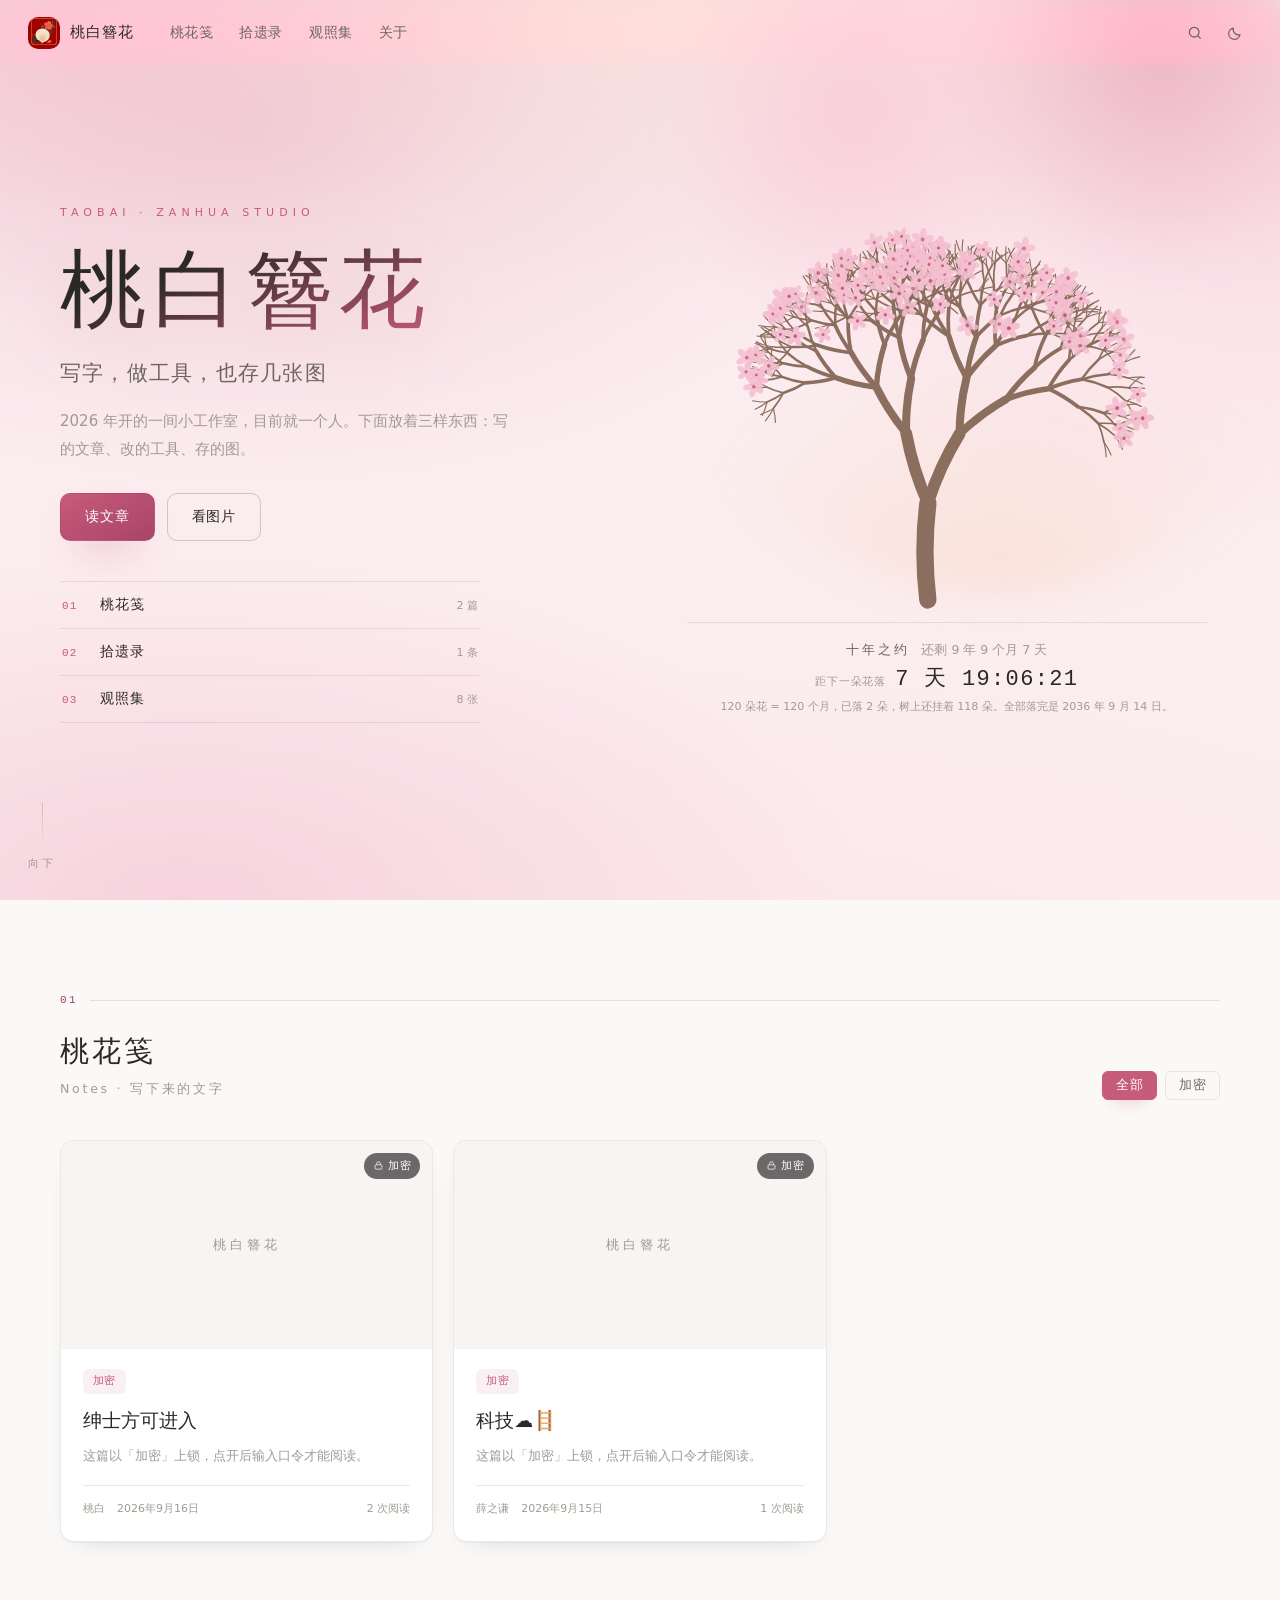
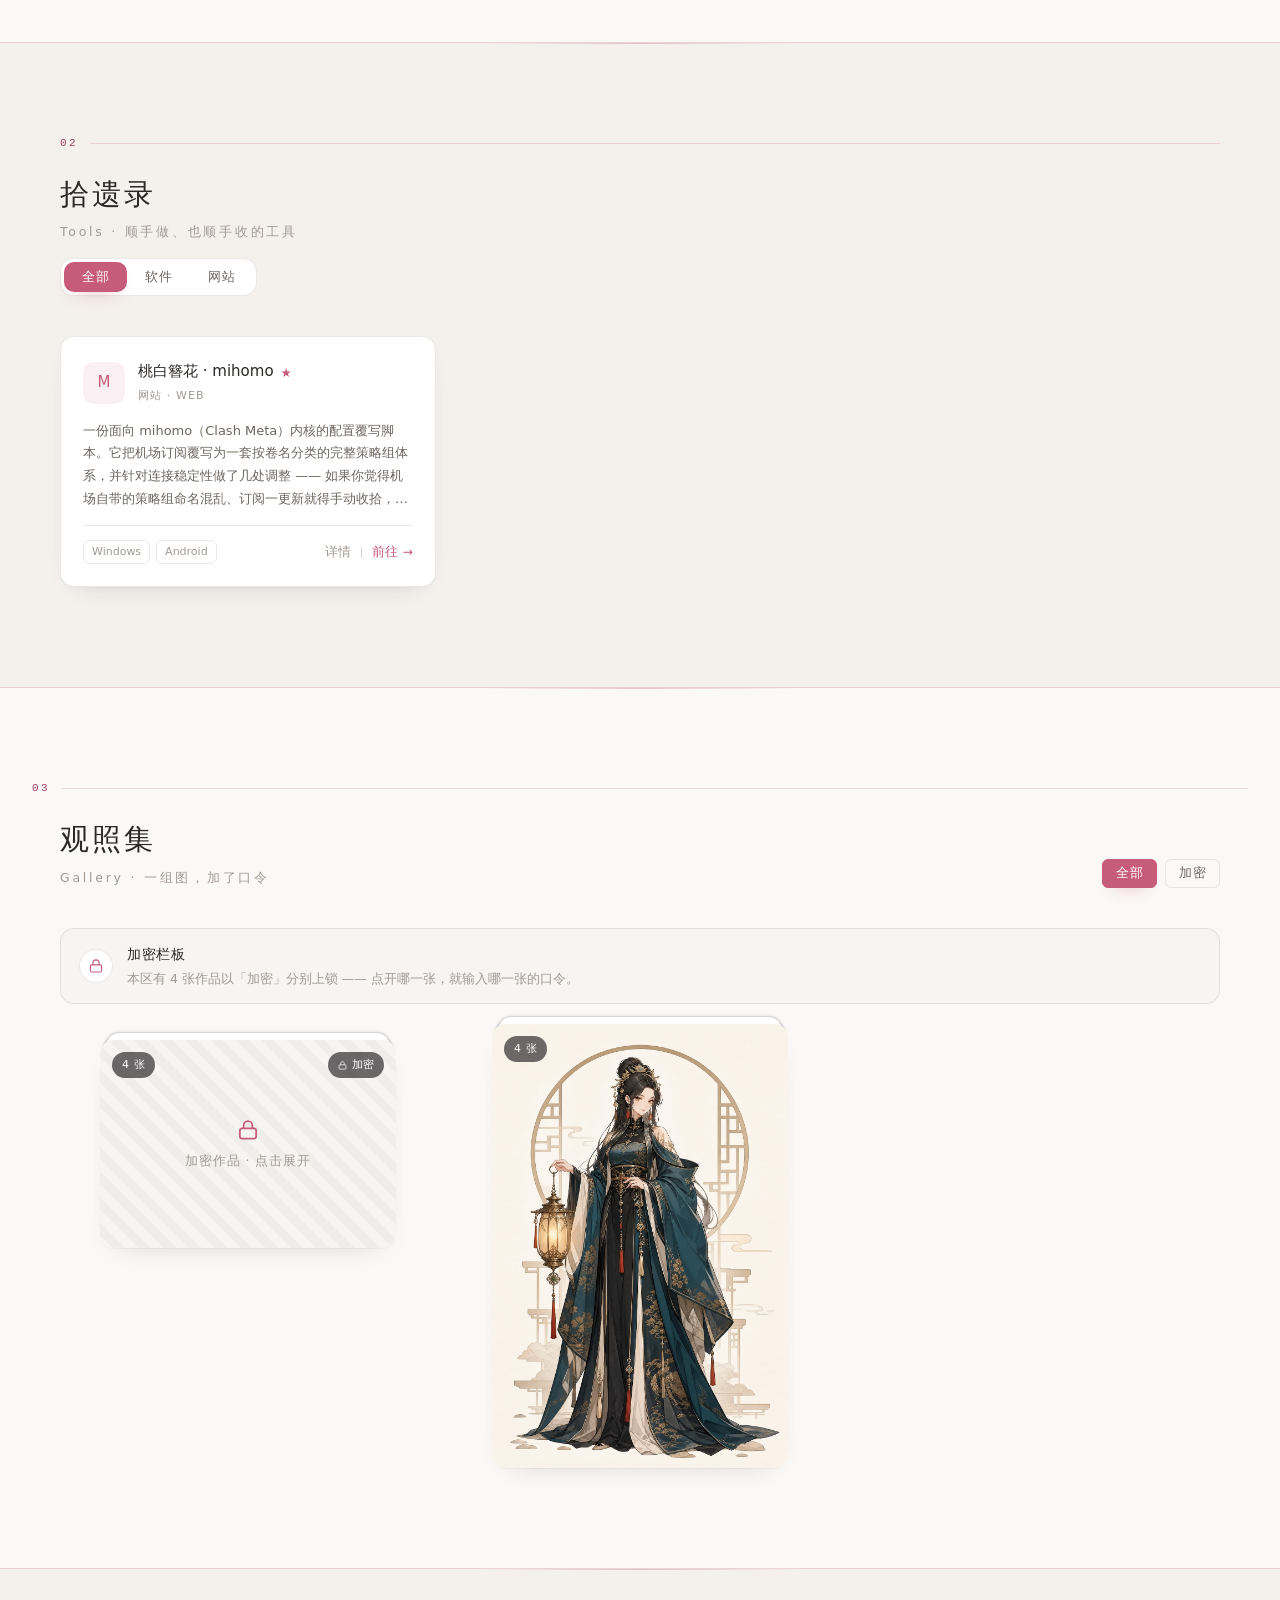
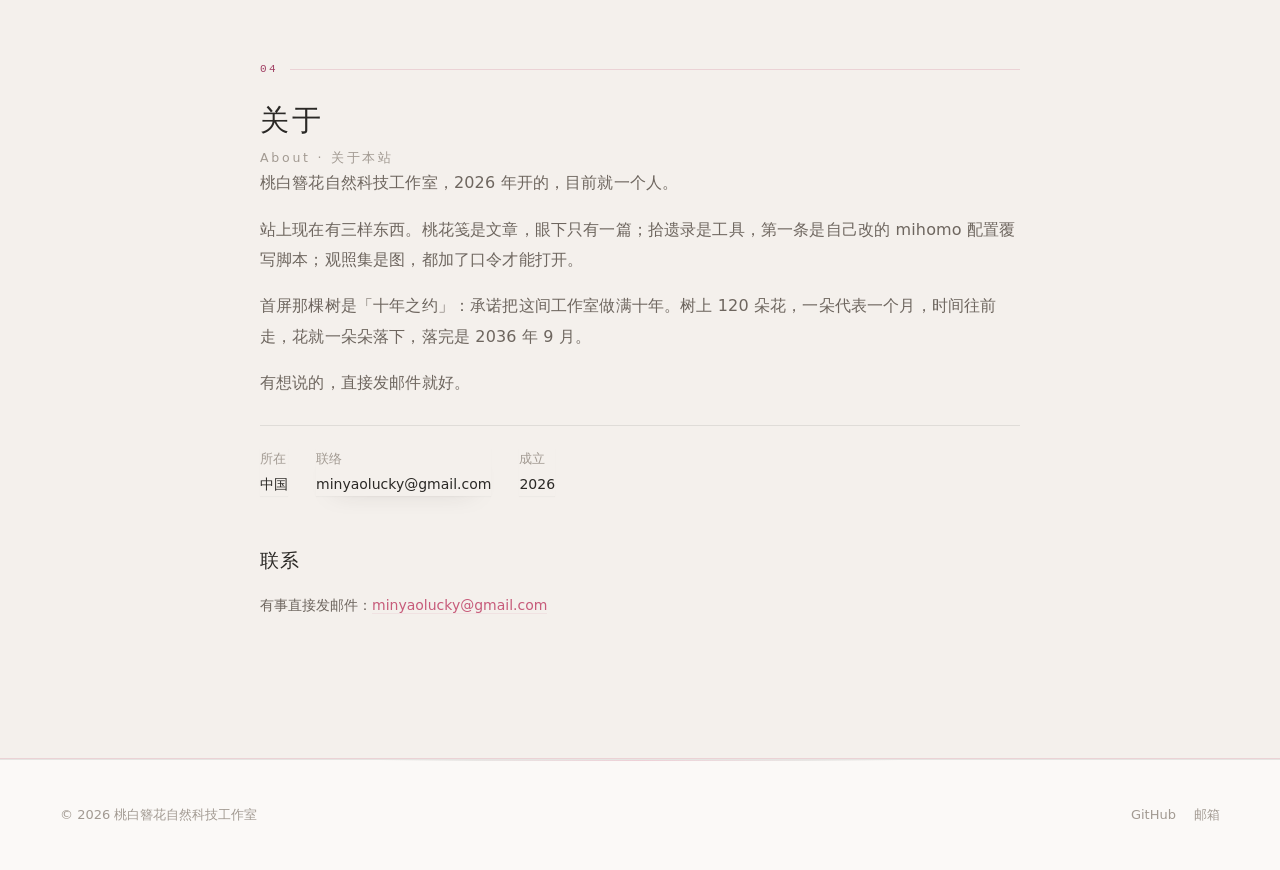
==== commit 62e903ad: "站点改版：替换为桃白簪花自然科技工作室站点" ====
--- a/index.html
+++ b/index.html
@@ -40,7 +40,7 @@
 <link rel="preload" as="image" href="/assets/logo.webp" type="image/webp">
 <link rel="stylesheet" href="/css/style.css?v=b57214d1">
 <!-- 视觉升级层：只做增强与覆盖，不动 style.css 里的既有规则 -->
-<link rel="stylesheet" href="/css/aesthetic.css?v=2be052b9">
+<link rel="stylesheet" href="/css/aesthetic.css?v=209eaa48">
 </head>
 <body>
 
--- a/css/aesthetic.css
+++ b/css/aesthetic.css
@@ -10,35 +10,57 @@
 
 /* ---------- 0. 增强层变量 ---------- */
 :root {
-  --paper-line: rgba(43, 41, 38, 0.055);
-  --paper-line-2: rgba(199, 91, 122, 0.045);
+  /* 桃花背景：整屏淡粉底 + 四层粉色光斑（替代旧版网格 / 纸张纤维细纹） */
+  --petal-1: rgba(246, 196, 214, 0.62);
+  --petal-2: rgba(250, 216, 226, 0.70);
+  --petal-3: rgba(243, 188, 206, 0.50);
+  --petal-4: rgba(252, 226, 232, 0.62);
+  --petal-base-1: rgba(251, 228, 235, 0.62);
+  --petal-base-2: rgba(250, 219, 229, 0.42);
   --warm-glow: rgba(240, 188, 138, 0.20);
   --rose-glow: rgba(199, 91, 122, 0.15);
   --hairline: rgba(43, 41, 38, 0.09);
+  /* 章节装饰线（发丝线 / 居中短横线）与印章编号墨色：统一到桃花粉色系 */
+  --rule-line: rgba(199, 91, 122, 0.20);
+  --rule-line-soft: rgba(199, 91, 122, 0.34);
+  --folio-ink: #A03F63;
   --shadow-card: 0 1px 1px rgba(43, 41, 38, 0.03), 0 10px 26px -20px rgba(43, 41, 38, 0.34);
   --shadow-lift: 0 2px 5px rgba(43, 41, 38, 0.04), 0 26px 48px -26px rgba(199, 91, 122, 0.42);
 }
 
 html[data-theme="dark"] {
-  --paper-line: rgba(255, 255, 255, 0.032);
-  --paper-line-2: rgba(199, 91, 122, 0.05);
+  --petal-1: rgba(199, 91, 122, 0.15);
+  --petal-2: rgba(229, 139, 168, 0.10);
+  --petal-3: rgba(168, 68, 106, 0.18);
+  --petal-4: rgba(199, 91, 122, 0.11);
+  --petal-base-1: rgba(199, 91, 122, 0.075);
+  --petal-base-2: rgba(168, 68, 106, 0.05);
   --warm-glow: rgba(240, 188, 138, 0.09);
   --rose-glow: rgba(199, 91, 122, 0.22);
   --hairline: rgba(255, 255, 255, 0.08);
+  /* 暗色下同一组装饰线 / 印章编号，换成低亮度粉，避免发灰 */
+  --rule-line: rgba(229, 139, 168, 0.22);
+  --rule-line-soft: rgba(229, 139, 168, 0.34);
+  --folio-ink: #E58BA8;
   --shadow-card: 0 1px 1px rgba(0, 0, 0, 0.30), 0 14px 30px -22px rgba(0, 0, 0, 0.72);
   --shadow-lift: 0 2px 6px rgba(0, 0, 0, 0.34), 0 30px 54px -28px rgba(199, 91, 122, 0.55);
 }
 
-/* ---------- 1. 纸张底纹与「窗光」 ----------
-   两层极淡的斜向细纹 + 两道暖色径向光，叠在底色上。
-   屏幕上看不出纹理本身，只会觉得底色「不空」。 */
+/* ---------- 1. 桃花渐变底与「窗光」 ----------
+   整屏一层极淡的粉色斜向底 + 四层粉色径向光斑叠出「桃花」氛围，
+   再压两道暖色窗光；全部为柔和渐变，不含任何重复纹理线
+   （旧版网格 / 纤维细纹已移除）。
+   暗色模式下同一组变量换成低亮度粉，避免发灰、保住文字对比度。 */
 body {
   background-image:
+    radial-gradient(58% 46% at 4% 2%, var(--petal-1), transparent 70%),
+    radial-gradient(64% 54% at 100% 20%, var(--petal-2), transparent 72%),
+    radial-gradient(72% 52% at 14% 100%, var(--petal-3), transparent 74%),
+    radial-gradient(120% 62% at 50% 116%, var(--petal-4), transparent 70%),
     radial-gradient(140% 70% at 50% -12%, var(--warm-glow), transparent 62%),
     radial-gradient(60% 42% at 106% 6%, var(--rose-glow), transparent 72%),
-    repeating-linear-gradient(112deg, var(--paper-line) 0 1px, transparent 1px 8px),
-    repeating-linear-gradient(22deg, var(--paper-line-2) 0 1px, transparent 1px 13px);
-  background-repeat: no-repeat, no-repeat, repeat, repeat;
+    linear-gradient(165deg, var(--petal-base-1), var(--petal-base-2));
+  background-repeat: no-repeat;
   background-attachment: fixed;
 }
 
@@ -167,6 +189,7 @@
   position: relative;
 }
 
+/* 章节之间的居中短横线：原来的灰发丝线在粉底上发灰，改为粉色渐变 */
 .section + .section::before {
   content: '';
   position: absolute;
@@ -175,7 +198,7 @@
   transform: translateX(-50%);
   width: min(320px, 58%);
   height: 1px;
-  background: linear-gradient(90deg, transparent, var(--hairline), transparent);
+  background: linear-gradient(90deg, transparent, var(--rule-line-soft), transparent);
   pointer-events: none;
 }
 
@@ -192,10 +215,41 @@
   letter-spacing: 0.22em;
 }
 
-/* 章节编号（01/02/03）压成印章色 */
+/* 板块头部的发丝线与 .section-alt 的上下边界线：由灰转粉，与背景同色系 */
+.section-head,
+.about-wrap[data-no] {
+  border-top-color: var(--rule-line);
+}
+
+.section-alt {
+  border-top-color: var(--rule-line);
+  border-bottom-color: var(--rule-line);
+}
+
+/* 章节编号（01/02/03）压成印章色。
+   style.css 里编号是靠 background: var(--bg) 的米白方块遮住发丝线；
+   背景换成桃花渐变后，那块米白就在粉底上「跳」了出来。
+   这里改成「var(--bg) 底 + 与第 1 节 body 完全同源的渐变」，
+   并配 background-attachment: fixed —— fixed 背景以视口为定位区，
+   伪元素与 body 渲染的就是同一张渐变图，叠在同一层底色上，
+   于是遮罩和页面背景像素级一致（无痕），同时保持不透明（能盖住发丝线）。
+   ⚠ 下方渐变必须与第 1 节 body 的 background-image 保持一致。
+   （.section-alt 里的编号仍由 style.css 的 background: var(--bg-alt) 接管，
+     与所在区块的米灰底同色，同样无痕。） */
 .section-head[data-no]::before,
 .about-wrap[data-no]::before {
-  color: var(--accent);
+  background-color: var(--bg);
+  background-image:
+    radial-gradient(58% 46% at 4% 2%, var(--petal-1), transparent 70%),
+    radial-gradient(64% 54% at 100% 20%, var(--petal-2), transparent 72%),
+    radial-gradient(72% 52% at 14% 100%, var(--petal-3), transparent 74%),
+    radial-gradient(120% 62% at 50% 116%, var(--petal-4), transparent 70%),
+    radial-gradient(140% 70% at 50% -12%, var(--warm-glow), transparent 62%),
+    radial-gradient(60% 42% at 106% 6%, var(--rose-glow), transparent 72%),
+    linear-gradient(165deg, var(--petal-base-1), var(--petal-base-2));
+  background-repeat: no-repeat;
+  background-attachment: fixed;
+  color: var(--folio-ink);
 }
 
 /* ---------- 6. 卡片与网格 ---------- */
@@ -350,4 +404,12 @@
   body {
     background: #fff;
   }
-}
+
+  /* 打印时 body 背景被置白，渐变遮罩拿不到背景图，编号会与发丝线重叠；
+     这里回落为纯白遮罩，保证纸质稿上依然干净。 */
+  .section-head[data-no]::before,
+  .about-wrap[data-no]::before {
+    background-image: none;
+    background-color: #fff;
+  }
+}
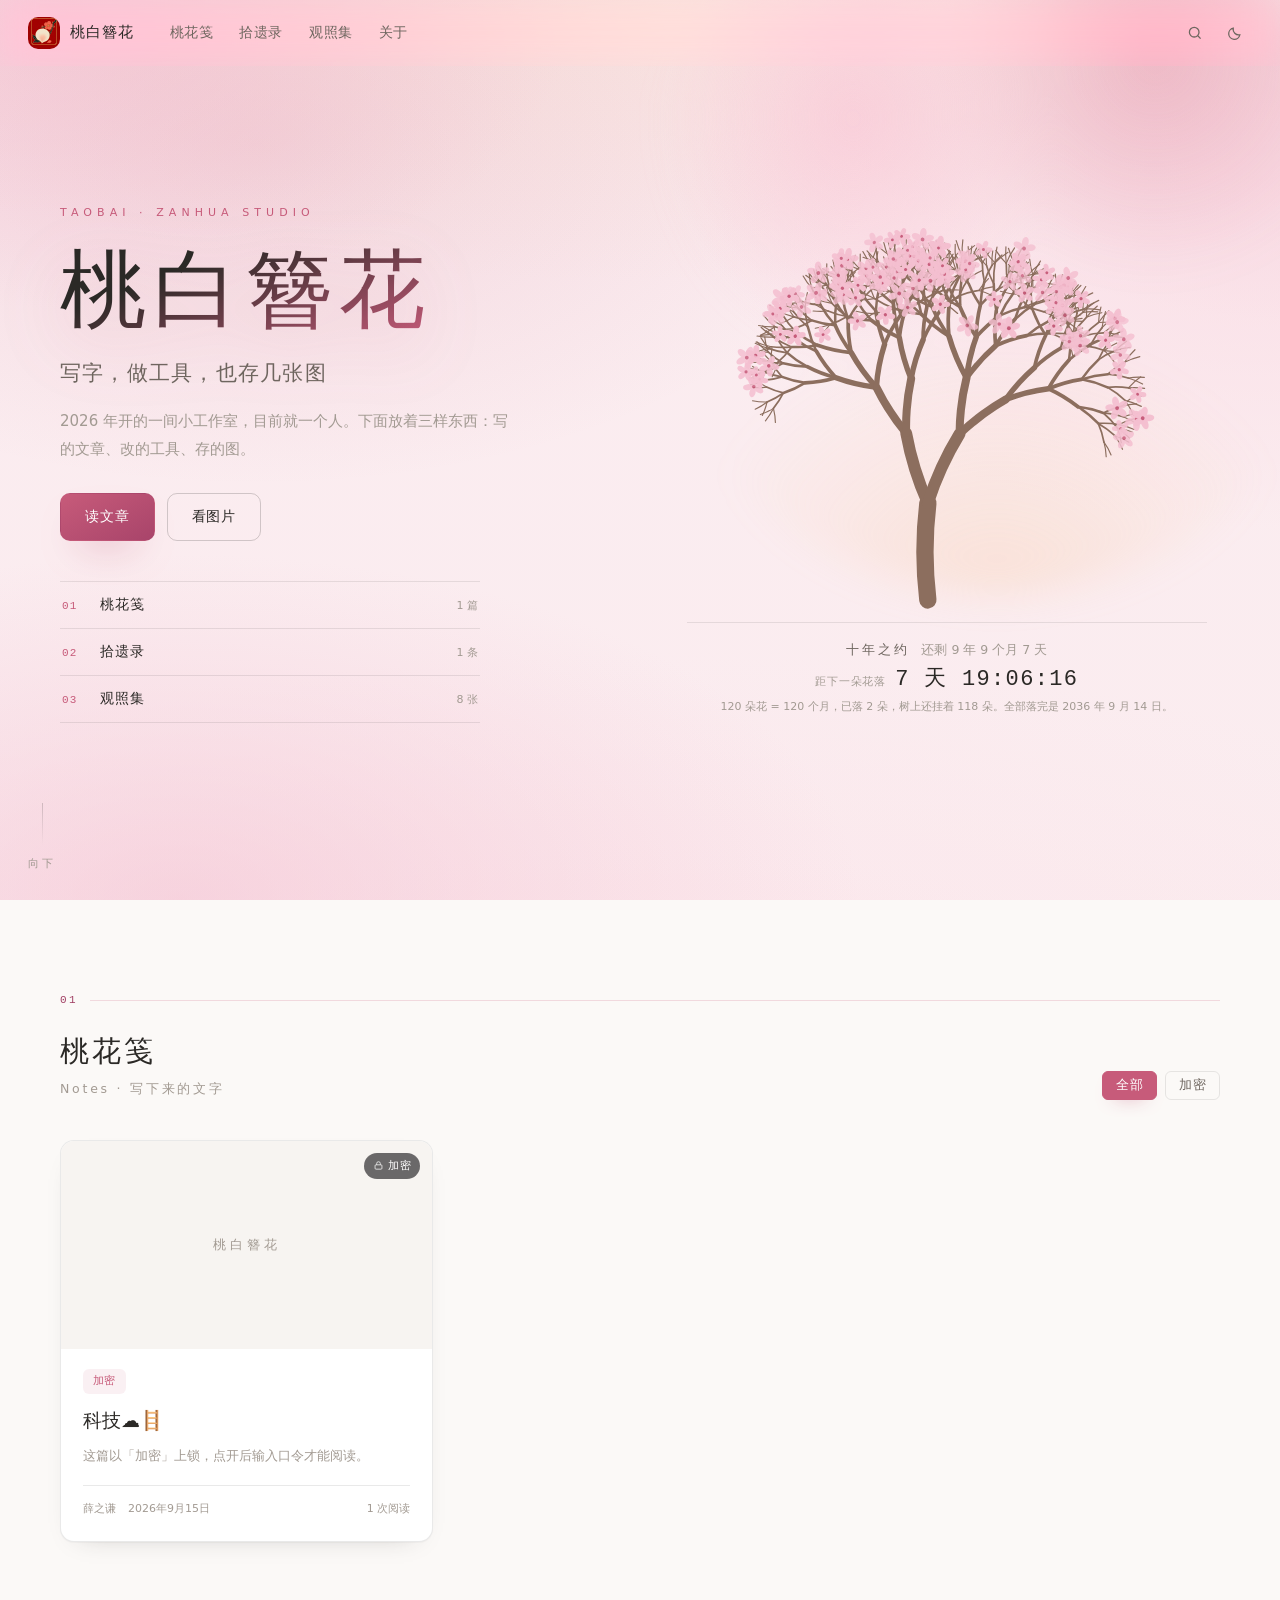
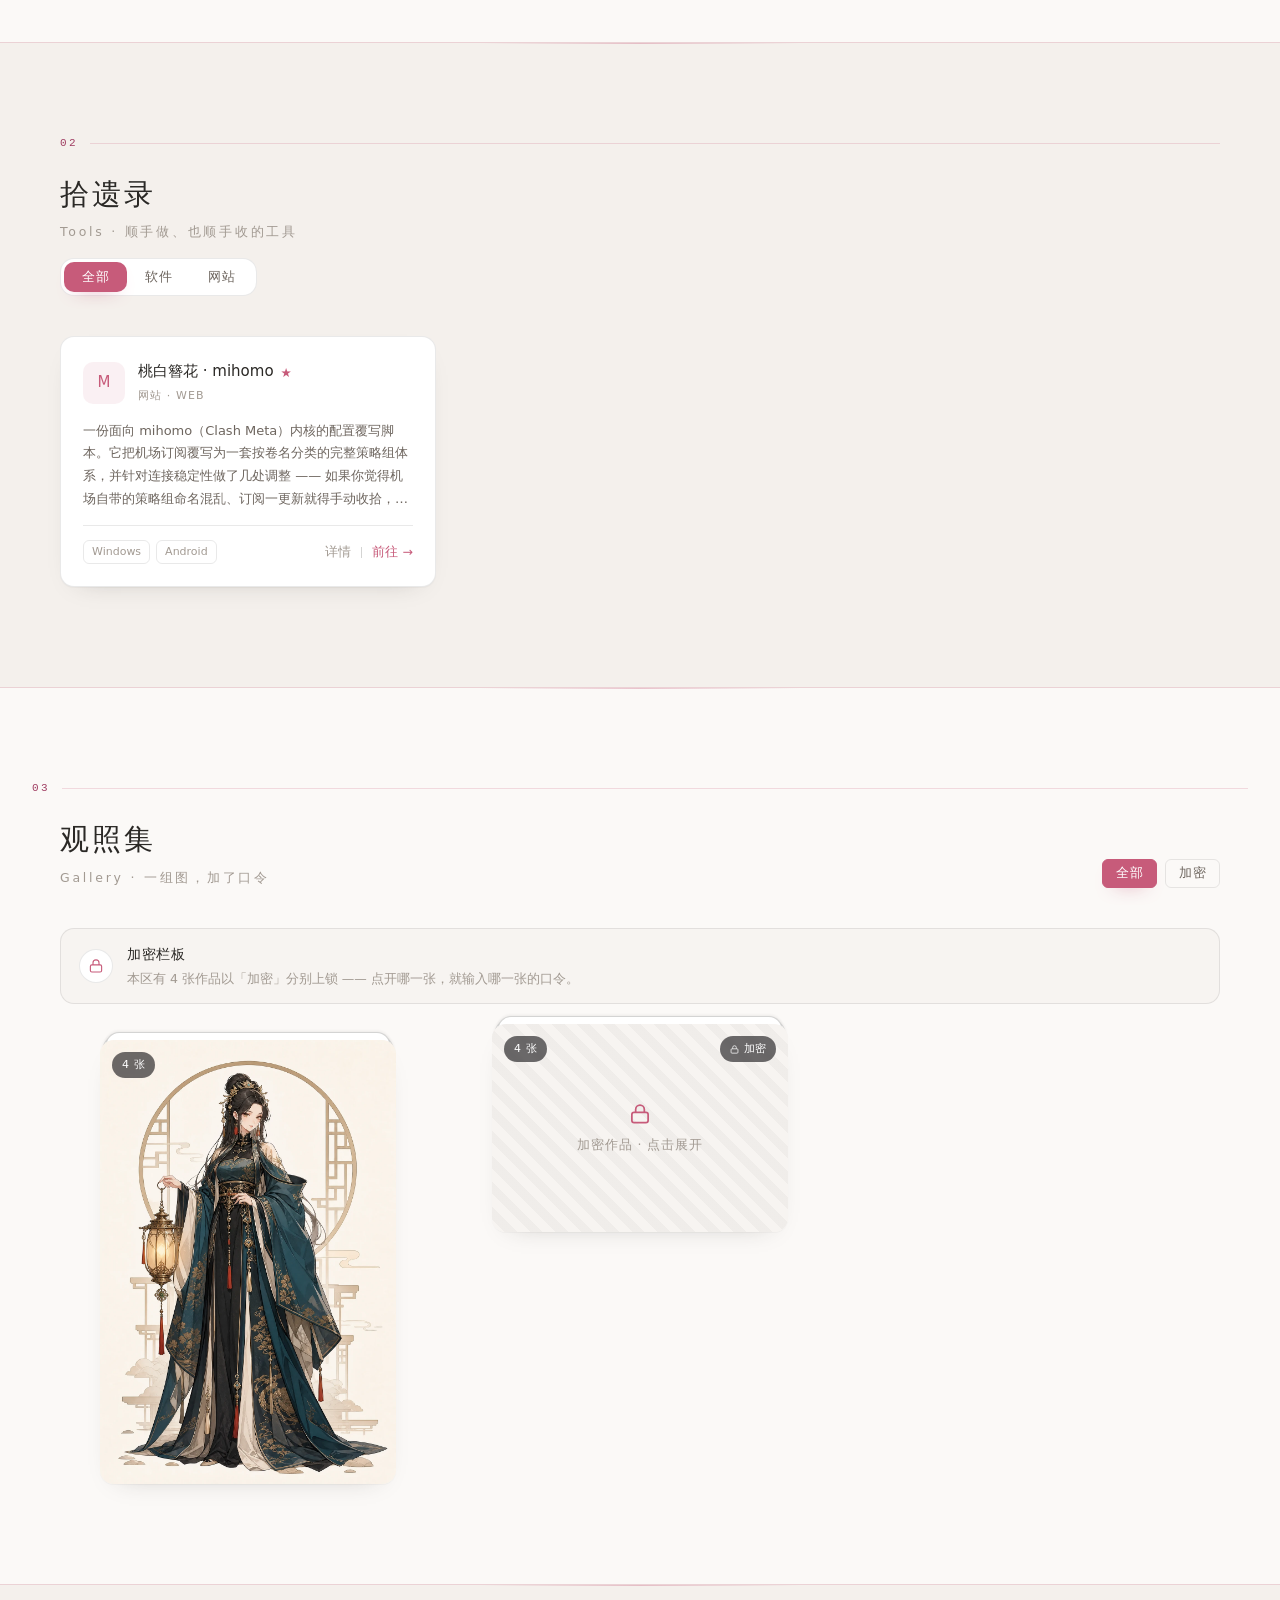
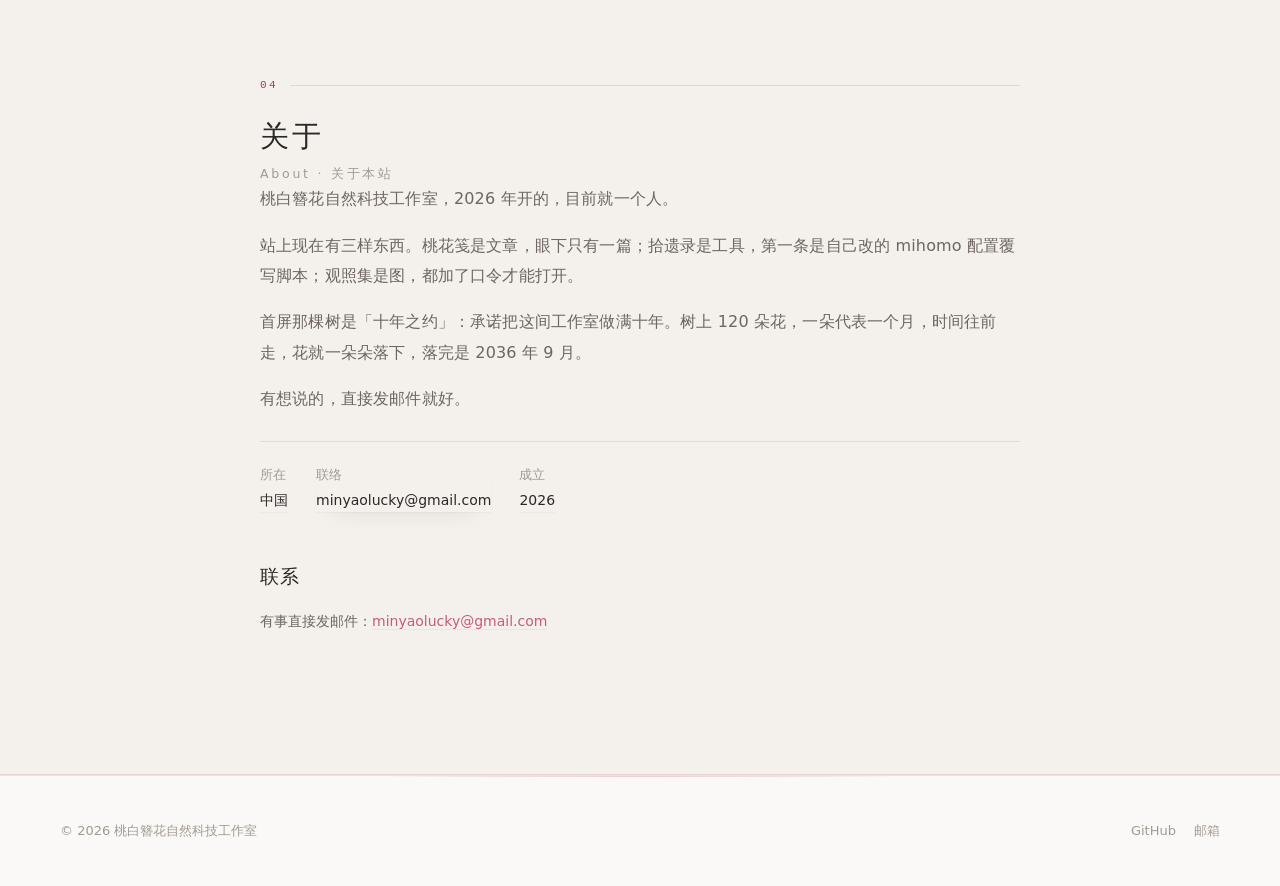
==== commit d03f8f5e: "站点改版：替换为桃白簪花自然科技工作室站点" ====
--- a/index.html
+++ b/index.html
@@ -297,6 +297,6 @@
 <script src="/js/markdown.js?v=b9707259" defer></script>
 <script src="/js/vault.js?v=e14c59ea" defer></script>
 <script src="/js/tree.js?v=45c0fa9a" defer></script>
-<script src="/js/main.js?v=2864b989" defer></script>
+<script src="/js/main.js?v=cb43b510" defer></script>
 </body>
 </html>
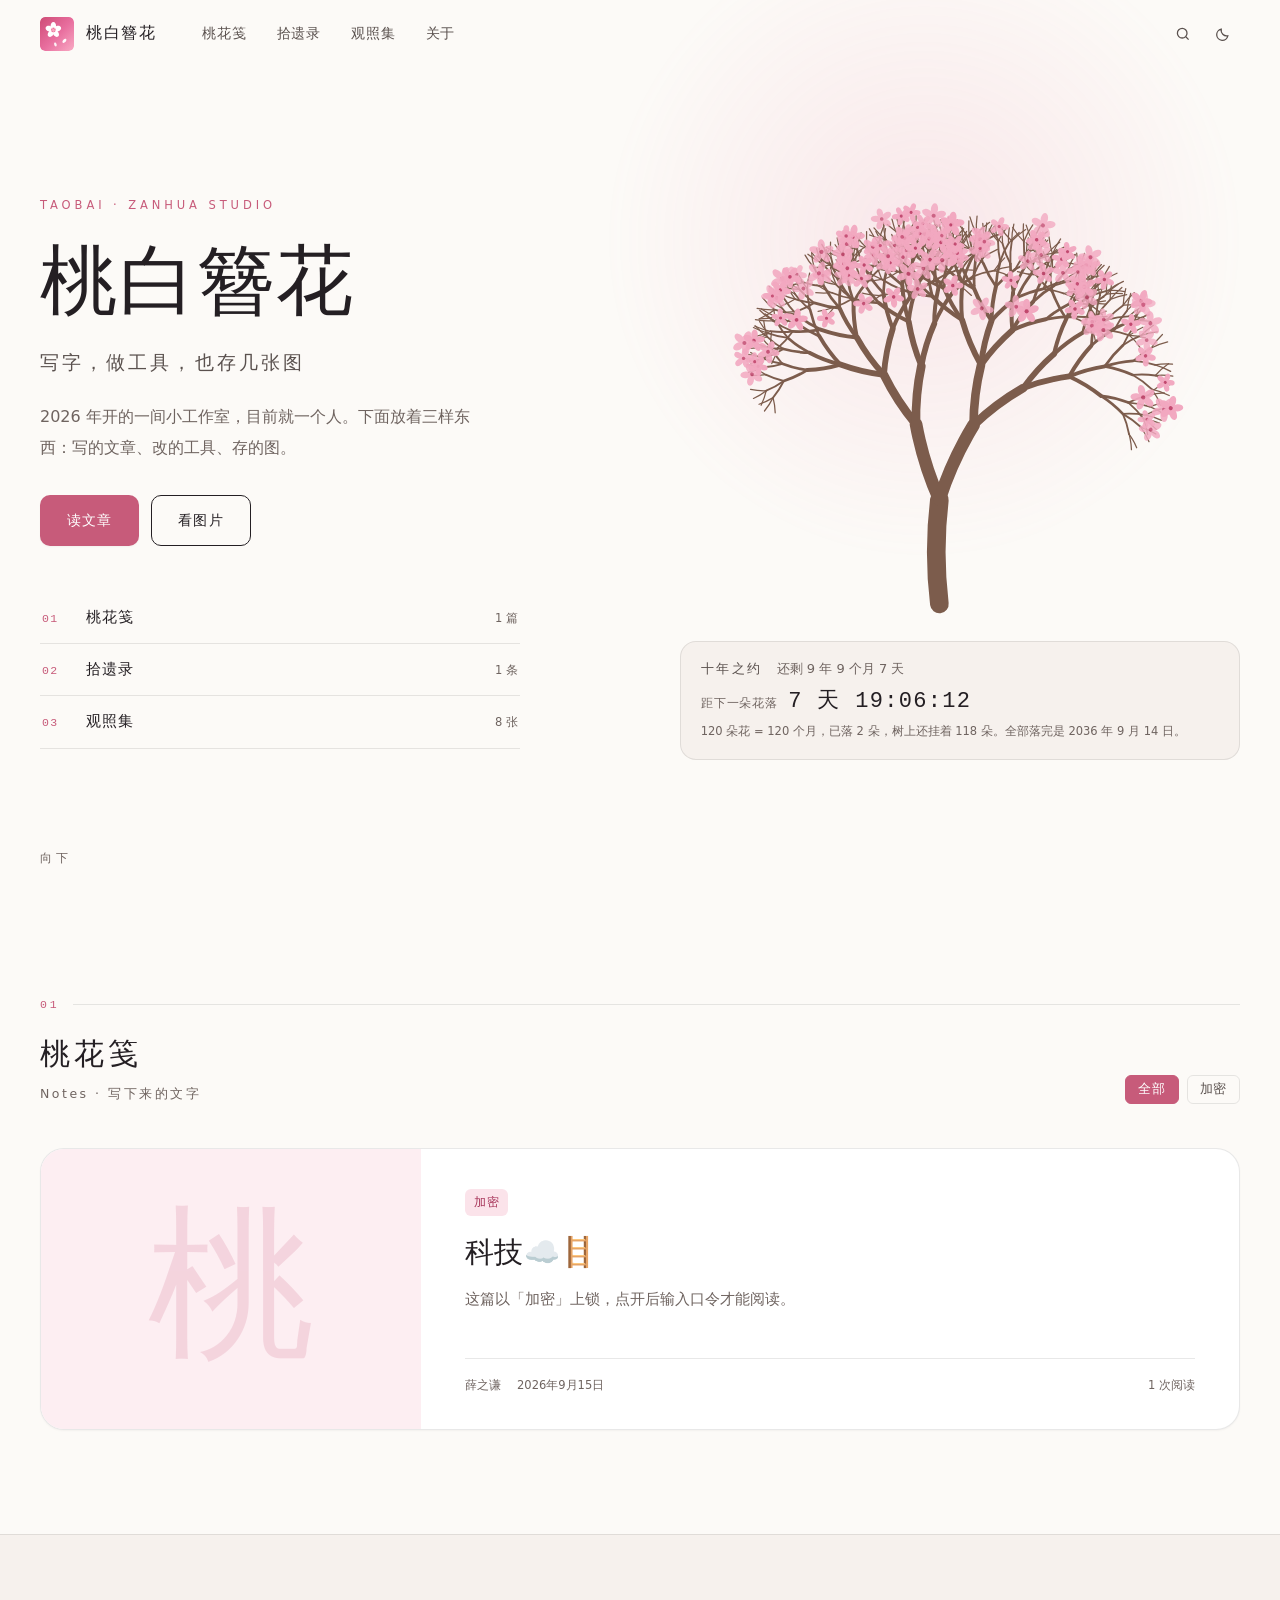
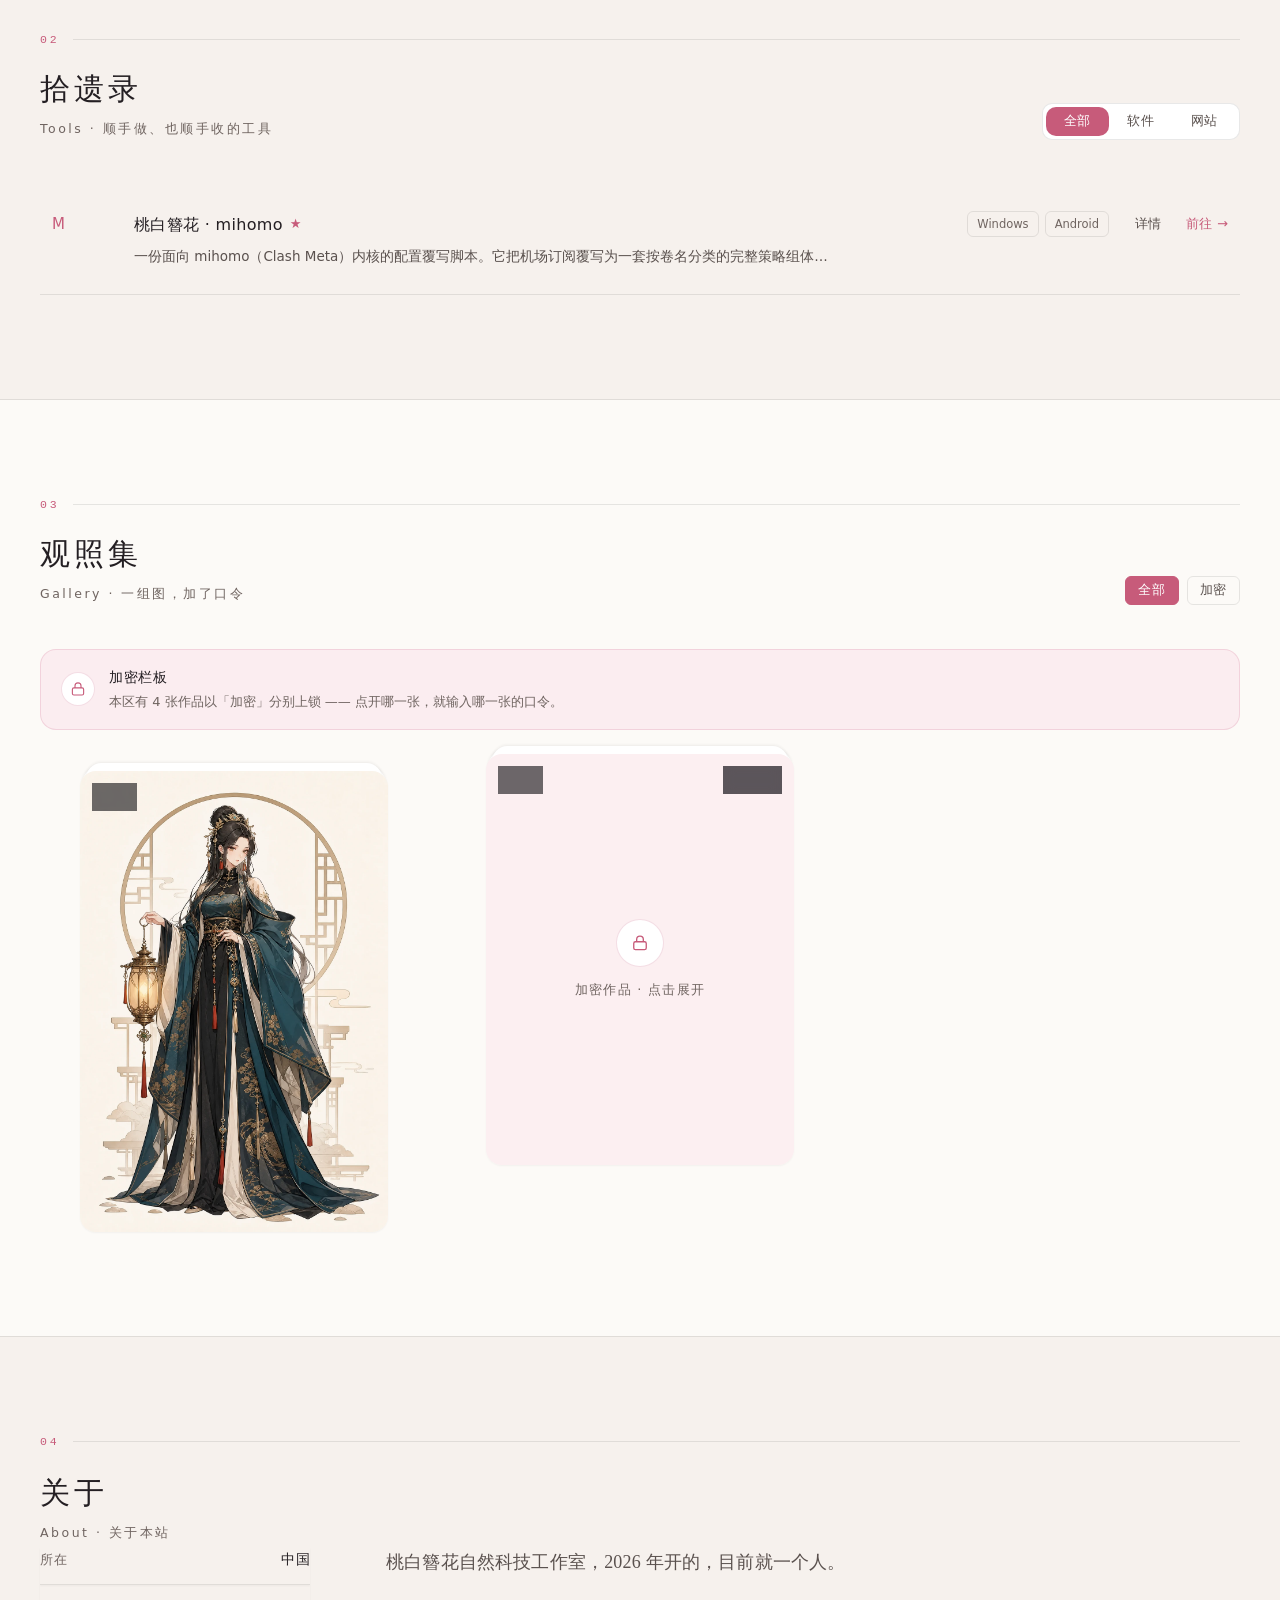
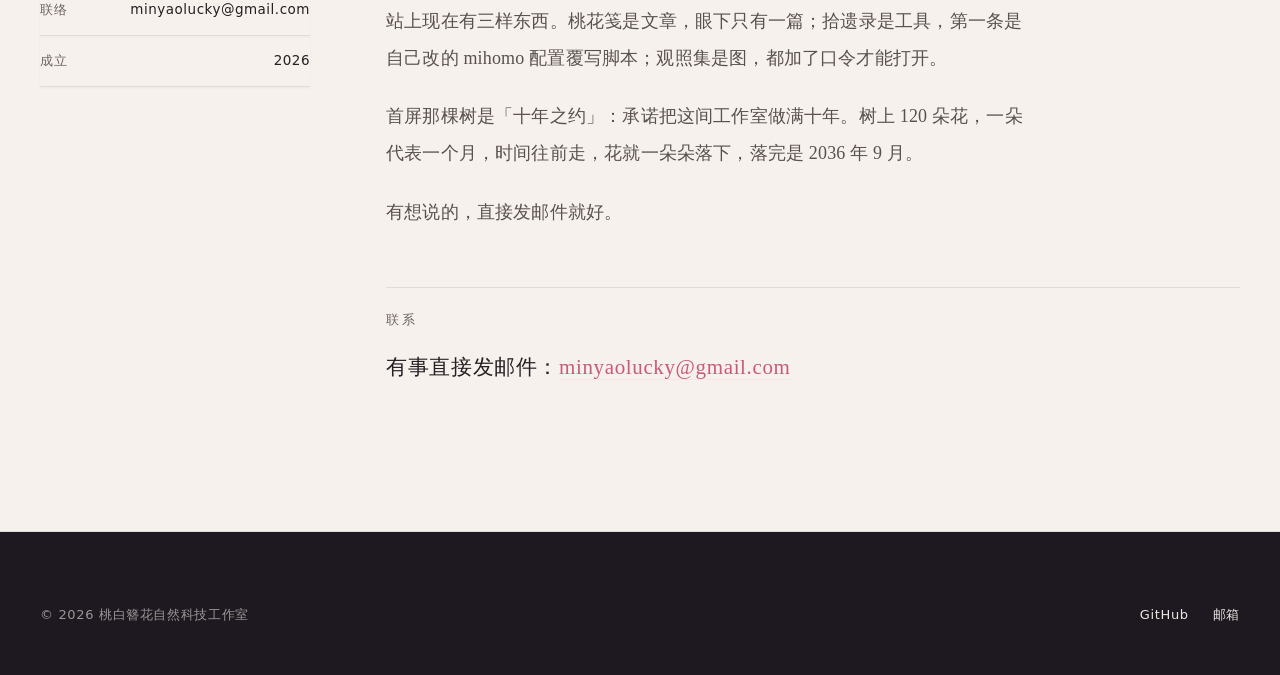
==== commit ca1f0696: "站点改版：三层纸版式与桃花落标识——去掉整屏粉雾，四栏四种排法 原站点的问题是「一层粉雾铺满整屏」：body 上七层径向渐变 + background-attachment:fixed， 页面没有地面" ====
--- a/index.html
+++ b/index.html
@@ -3,17 +3,17 @@
 <head>
 <meta charset="UTF-8">
 <meta name="viewport" content="width=device-width, initial-scale=1, viewport-fit=cover">
-<meta name="theme-color" content="#FBF9F7" media="(prefers-color-scheme: light)">
-<meta name="theme-color" content="#151419" media="(prefers-color-scheme: dark)">
+<meta name="theme-color" content="#FCFAF7" media="(prefers-color-scheme: light)">
+<meta name="theme-color" content="#16131A" media="(prefers-color-scheme: dark)">
 <meta name="format-detection" content="telephone=no">
 <meta name="apple-mobile-web-app-capable" content="yes">
 <meta name="apple-mobile-web-app-title" content="桃白簪花">
 <meta name="robots" content="index, follow">
 <title>桃白簪花自然科技工作室</title>
 <meta name="description" content="桃白簪花自然科技工作室：写的文章、改的工具、存的图。承诺做满十年。">
-<link rel="icon" type="image/png" sizes="32x32" href="/assets/favicon-32.png?v=8d2f847c">
-<link rel="icon" type="image/png" sizes="192x192" href="/assets/favicon-192.png?v=325040d3">
-<link rel="apple-touch-icon" sizes="180x180" href="/assets/favicon-180.png?v=86ce8d48">
+<link rel="icon" type="image/png" sizes="32x32" href="/assets/favicon-32.png?v=b4cedc47">
+<link rel="icon" type="image/png" sizes="192x192" href="/assets/favicon-192.png?v=98547588">
+<link rel="apple-touch-icon" sizes="180x180" href="/assets/favicon-180.png?v=879852c2">
 
 <link rel="canonical" href="https://fanxiaofei.ccwu.cc/">
 <meta property="og:type" content="website">
@@ -21,14 +21,14 @@
 <meta property="og:title" content="桃白簪花自然科技工作室">
 <meta property="og:description" content="写的文章、改的工具、存的图。承诺做满十年。">
 <meta property="og:url" content="https://fanxiaofei.ccwu.cc/">
-<meta property="og:image" content="https://fanxiaofei.ccwu.cc/assets/logo.png">
+<meta property="og:image" content="https://fanxiaofei.ccwu.cc/assets/logo.png?v=0ebcac7b">
 <meta property="og:image:width" content="512">
 <meta property="og:image:height" content="512">
-<meta property="og:image:alt" content="桃白簪花的印章标志：红底金框，一株桃花枝与一颗寿桃">
+<meta property="og:image:alt" content="桃白簪花的标识：桃粉渐变方块里的一朵白桃花，两片花瓣正在落下">
 <meta name="twitter:card" content="summary">
 <meta name="twitter:title" content="桃白簪花自然科技工作室">
 <meta name="twitter:description" content="写的文章、改的工具、存的图。承诺做满十年。">
-<meta name="twitter:image" content="https://fanxiaofei.ccwu.cc/assets/logo.png">
+<meta name="twitter:image" content="https://fanxiaofei.ccwu.cc/assets/logo.png?v=0ebcac7b">
 
 <!-- 主题在首帧就定好。这段必须同步执行、且排在样式表之前：
      否则选过深色模式的访客，每次打开都会先闪一下浅色底。
@@ -37,12 +37,46 @@
 (function () { try { var t = localStorage.getItem('tz-theme'); if (t !== 'dark' && t !== 'light') { t = window.matchMedia('(prefers-color-scheme: dark)').matches ? 'dark' : 'light'; } document.documentElement.setAttribute('data-theme', t); } catch (e) { /* 隐私模式下读不了 localStorage，用默认浅色 */ } })();
 </script>
 
-<link rel="preload" as="image" href="/assets/logo.webp" type="image/webp">
 <link rel="stylesheet" href="/css/style.css?v=b57214d1">
 <!-- 视觉升级层：只做增强与覆盖，不动 style.css 里的既有规则 -->
 <link rel="stylesheet" href="/css/aesthetic.css?v=209eaa48">
+<!-- 改版层：tokens 只换值，redesign 只排版式。两层都可以整层摘掉 -->
+<link rel="stylesheet" href="/css/tokens.css?v=0d7c5e5f">
+<link rel="stylesheet" href="/css/redesign.css?v=0dc003f9">
 </head>
 <body>
+
+<!-- 标识几何：藏在文档里的一份定义，各处用 <use> 引用。
+     一朵白桃花 + 两片正在落下的瓣；底是 135° 桃粉渐变，深在左上、浅在右下 ——
+     花压在深色那一角，白花瓣才立得住，缩到 16px 也还认得出是花。 -->
+<svg width="0" height="0" style="position:absolute;width:0;height:0;overflow:hidden" aria-hidden="true" focusable="false">
+  <defs>
+    <linearGradient id="taoGrad" x1="0" y1="0" x2="1" y2="1">
+      <stop offset="0" stop-color="#CE4C76"/><stop offset=".52" stop-color="#E86E9E"/><stop offset="1" stop-color="#F9AAC4"/>
+    </linearGradient>
+    <path id="taoPetal" d="M0-13C6.2-13 10.4-7.4 10.4-1.6 10.4 5 6.2 11 0 11-6.2 11-10.4 5-10.4-1.6-10.4-7.4-6.2-13 0-13Z"/>
+    <symbol id="taoMark" viewBox="0 0 112 112">
+      <rect width="112" height="112" rx="16" fill="url(#taoGrad)"/>
+      <g transform="translate(44 43) scale(1.28)">
+        <g fill="#FFFFFF">
+          <use href="#taoPetal" transform="rotate(0) translate(0 -9.6) scale(.68 .86)"/>
+          <use href="#taoPetal" transform="rotate(72) translate(0 -9.6) scale(.68 .86)"/>
+          <use href="#taoPetal" transform="rotate(144) translate(0 -9.6) scale(.68 .86)"/>
+          <use href="#taoPetal" transform="rotate(216) translate(0 -9.6) scale(.68 .86)"/>
+          <use href="#taoPetal" transform="rotate(288) translate(0 -9.6) scale(.68 .86)"/>
+        </g>
+        <circle r="6.4" fill="#F9A9C1"/>
+        <g fill="#E8749B">
+          <circle cx="0" cy="-4.22" r="1.54"/><circle cx="4.03" cy="-1.28" r="1.54"/>
+          <circle cx="2.5" cy="3.39" r="1.54"/><circle cx="-2.5" cy="3.39" r="1.54"/>
+          <circle cx="-4.03" cy="-1.28" r="1.54"/>
+        </g>
+      </g>
+      <use href="#taoPetal" transform="translate(80 79) rotate(42) scale(.46 .68)" fill="#FFFFFF" opacity=".95"/>
+      <use href="#taoPetal" transform="translate(51 91) rotate(-18) scale(.38 .56)" fill="#FFFFFF" opacity=".9"/>
+    </symbol>
+  </defs>
+</svg>
 
 <noscript>
   <div style="margin:0;padding:14px 18px;background:#FBEAF0;color:#4B1528;font:14px/1.7 system-ui,-apple-system,sans-serif;text-align:center;border-bottom:1px solid #ED93B1">
@@ -54,7 +88,7 @@
 
 <header class="nav" id="siteNav">
   <a class="nav-brand" href="#top" aria-label="桃白簪花自然科技工作室">
-    <img class="brand-mark" src="/assets/logo.webp" alt="" width="32" height="32" decoding="async">
+    <svg class="brand-mark" viewBox="0 0 112 112" role="img" aria-label="桃白簪花标识" focusable="false"><use href="#taoMark"/></svg>
     <span class="brand-text" id="brandText">桃白簪花</span>
   </a>
   <nav class="nav-links" id="navLinks"></nav>
--- a/css/tokens.css
+++ b/css/tokens.css
@@ -0,0 +1,197 @@
+/* ============================================================
+   桃白簪花 · 设计令牌（tokens.css）
+   ------------------------------------------------------------
+   只放「值」，不放「版式」。改一处，全站跟着走。
+
+   加载顺序：style.css → aesthetic.css → tokens.css → redesign.css
+   之所以排在 aesthetic.css 之后：这里的 :root 要能盖住旧的粉系变量。
+
+   三条纪律：
+   ① 颜色只有三层纸（纸 / 凹 / 抬）+ 一层墨，桃粉只做光，占比 < 8%；
+   ② 圆角只有五级：6 / 10 / 16 / 24 / pill，不许自创；
+   ③ 间距只走 --s-1…--s-9 九档，不要再往组件里写魔法数。
+   ============================================================ */
+
+:root {
+  /* ---------- 三层纸 ----------
+     纸 L0 是页面底；凹 L1 用来「沉下去」（栏板、承诺卡、交替区块）；
+     抬 L2 只给真正浮在上面的卡片。层次靠这三层的明度差，不靠阴影。 */
+  --paper: #FCFAF7;
+  --paper-2: #F6F1ED;
+  --card: #FFFFFF;
+  --plum: #1E1920;   /* 墨层：只给页脚，让页面有「地面」 */
+  --plum-2: #2A2430;
+
+  /* ---------- 墨阶（正文三级）----------
+     对比度按纸 #FCFAF7 实测：ink 15.6 / ink-2 7.4 / ink-3 5.5。
+     旧版 --text-3 #A29A92 在粉底上只有 2.39，等于把辅助文字做成了装饰。 */
+  --ink: #241F23;
+  --ink-2: #5A514E;
+  --ink-3: #6F6460;
+
+  /* ---------- 桃 ----------
+     只用于：标识、期号、链接、标签、选中态、焦点环、树后光。
+     不用于正文、不用于大面积底色。 */
+  --peach: #C2476E;
+  --peach-deep: #A63358;
+  --peach-hi: #E8749B;
+  --peach-soft: #FBE3EA;
+  --peach-wash: rgba(194, 71, 110, 0.055);
+
+  /* ---------- 划线三级 ---------- */
+  --line-1: rgba(36, 31, 35, 0.10);
+  --line-2: rgba(36, 31, 35, 0.18);
+  --line-3: rgba(36, 31, 35, 0.30);
+
+  /* ---------- 墨层上的字 ---------- */
+  --on-plum: #EDE7E2;
+  --on-plum-2: rgba(237, 231, 226, 0.60);
+  --on-plum-line: rgba(237, 231, 226, 0.14);
+
+  /* ---------- 版心 ---------- */
+  --maxw: 1200px;
+  --w-gutter: 36px;
+  --nav-h: 68px;
+
+  /* ---------- 间距阶 ---------- */
+  --s-1: 4px;
+  --s-2: 8px;
+  --s-3: 12px;
+  --s-4: 16px;
+  --s-5: 24px;
+  --s-6: 32px;
+  --s-7: 48px;
+  --s-8: 72px;
+  --s-9: 104px;
+
+  /* ---------- 圆角五级 ---------- */
+  --r-xs: 6px;    /* 标签、筛选片 */
+  --r-sm: 10px;   /* 按钮、图标块、小图 */
+  --r-md: 16px;   /* 卡片、图块、栏板、输入件 */
+  --r-lg: 24px;   /* 横向大卡、浮层面板 */
+  --r-pill: 999px;/* 只给状态胶囊 */
+
+  /* ---------- 字阶（fluid）---------- */
+  --fs-xs: 11.5px;
+  --fs-sm: 13px;
+  --fs-base: clamp(15px, 14.5px + 0.18vw, 16.5px);
+  --fs-lead: clamp(14.5px, 14px + 0.2vw, 16px);
+  --fs-h3: clamp(17px, 15.6px + 0.5vw, 19.5px);
+  --fs-h2: clamp(23px, 19.5px + 1vw, 30px);
+  --fs-prose: clamp(15.5px, 14.8px + 0.45vw, 17.5px);
+  --t-display: clamp(2.9rem, 6.4vw, 4.8rem);   /* 首屏四个字 */
+  --t-feature: clamp(1.45rem, 1.1rem + 0.9vw, 2.05rem); /* 大卡标题 */
+
+  /* ---------- 阴影两级 ----------
+     卡片默认只有一级（几乎看不见的那条）；抬升才用二级。
+     靠阴影堆出来的「层次」会发灰，靠面与字号才立得住。 */
+  --shadow-1: 0 1px 2px rgba(36, 31, 35, 0.04);
+  --shadow-2: 0 1px 2px rgba(36, 31, 35, 0.04), 0 16px 36px -26px rgba(36, 31, 35, 0.22);
+  --shadow-3: 0 2px 5px rgba(36, 31, 35, 0.05), 0 30px 60px -38px rgba(36, 31, 35, 0.26);
+
+  /* ============================================================
+     以下为「接管」style.css / aesthetic.css 的同名变量。
+     改的是值，不是名字 —— 组件规则一行都不用动就换掉了皮。
+     ============================================================ */
+
+  --bg: var(--paper);
+  --bg-alt: var(--paper-2);
+  --surface: var(--card);
+  --surface-2: var(--paper-2);
+
+  --text: var(--ink);
+  --text-2: var(--ink-2);
+  --text-3: var(--ink-3);
+
+  --line: var(--line-1);
+  --line-2: var(--line-2);
+
+  --accent: var(--peach);
+  --accent-2: var(--peach-deep);
+  --accent-soft: var(--peach-soft);
+
+  /* 桃树（tree.js 只认这三个） */
+  --tree-branch: #7C5C4C;
+  --blossom: #F2A8C0;
+  --blossom-2: #F8C6D6;
+  --blossom-deep: #C2476E;
+
+  --shadow-sm: var(--shadow-1);
+  --shadow-md: var(--shadow-2);
+  --shadow-lg: var(--shadow-3);
+
+  /* 圆角别名 */
+  --radius-sm: var(--r-sm);
+  --radius: var(--r-md);
+  --radius-lg: var(--r-lg);
+
+  /* ---------- 把 aesthetic.css 的「整屏粉雾」关掉 ----------
+     它那七层径向渐变全部读这组变量；全设成 transparent 之后，
+     body 与 .section-head[data-no]::before 的遮罩会同时变回纯 --bg 纯色，
+     遮罩自动与背景无痕 —— 不必再逐条覆盖那张长渐变。 */
+  --petal-1: transparent;
+  --petal-2: transparent;
+  --petal-3: transparent;
+  --petal-4: transparent;
+  --petal-base-1: transparent;
+  --petal-base-2: transparent;
+  --warm-glow: transparent;
+  --rose-glow: transparent;
+
+  /* 发丝线与期号：由「粉」退回「墨」，只有期号留粉 */
+  --hairline: var(--line-1);
+  --rule-line: var(--line-1);
+  --rule-line-soft: var(--line-2);
+  --folio-ink: var(--peach);
+
+  --shadow-card: var(--shadow-1);
+  --shadow-lift: var(--shadow-2);
+}
+
+/* ============================================================
+   暗色：同一套结构，把「纸」换成深墨、把「墨」换成暖白。
+   粉在暗底上要提亮一档，否则 #C2476E 在 #16131A 上只有 3.2。
+   ============================================================ */
+html[data-theme="dark"] {
+  --paper: #16131A;
+  --paper-2: #1C1821;
+  --card: #221E26;
+  --plum: #0F0D12;
+  --plum-2: #17141B;
+
+  --ink: #F2EDEA;
+  --ink-2: #B5ABA6;
+  /* 提亮过一档：原 #8B7F7A 在卡片 #221E26 上只有 4.29，卡在 AA 线下 */
+  --ink-3: #9A8D88;
+
+  --peach: #F2A0BE;
+  --peach-deep: #F7BBD2;
+  --peach-hi: #F9C6DA;
+  --peach-soft: rgba(242, 160, 190, 0.14);
+  --peach-wash: rgba(242, 160, 190, 0.06);
+
+  --line-1: rgba(242, 237, 234, 0.12);
+  --line-2: rgba(242, 237, 234, 0.20);
+  --line-3: rgba(242, 237, 234, 0.32);
+
+  --on-plum: #EDE7E2;
+  --on-plum-2: rgba(237, 231, 226, 0.58);
+  --on-plum-line: rgba(237, 231, 226, 0.12);
+
+  --tree-branch: #6E5A50;
+  --blossom: #CE93AA;
+  --blossom-2: #DEA6BB;
+  --blossom-deep: #F0A8C0;
+
+  --shadow-1: 0 1px 2px rgba(0, 0, 0, 0.30);
+  --shadow-2: 0 1px 2px rgba(0, 0, 0, 0.32), 0 16px 36px -26px rgba(0, 0, 0, 0.80);
+  --shadow-3: 0 2px 5px rgba(0, 0, 0, 0.36), 0 30px 60px -38px rgba(0, 0, 0, 0.88);
+}
+
+/* 窄屏收紧版心留白（令牌也跟着缩，组件不用各写一遍） */
+@media (max-width: 900px) {
+  :root {
+    --w-gutter: 20px;
+    --s-9: 72px;
+  }
+}
--- a/css/redesign.css
+++ b/css/redesign.css
@@ -0,0 +1,1153 @@
+/* ============================================================
+   桃白簪花 · 版式覆盖层（redesign.css）
+   ------------------------------------------------------------
+   定位：只做「版式与层次」，颜色全部走 tokens.css。
+   加载在 aesthetic.css 之后，靠「后加载 + 同特异性」接管旧规则。
+
+   这一层解决的三件事：
+   ① 整屏粉雾 → 三层纸：纸底 / 凹层 / 抬层，最后落一层墨；
+   ② 四栏同一套卡片网格 → 一栏一个排法：大卡 / 行式 / 图墙 / 书信；
+   ③ 层级靠阴影堆 → 层级靠「面 + 字号 + 留白」。
+
+   拾遗录那一栏用了 display:contents 打散 .share-head / .share-foot，
+   让原有的 DOM 直接参与外层网格 —— 好处是 js/main.js 一行都不用改，
+   摘掉这个文件就能退回旧的卡片网格。
+   ============================================================ */
+
+/* ============================================================
+   0. 纸
+   ============================================================ */
+
+body {
+  background: var(--bg);
+  background-image: none;
+  background-attachment: scroll;
+  color: var(--text);
+  font-size: var(--fs-base);
+  line-height: 1.75;
+}
+
+/* 章节之间不再画第二条居中短横线：期号线已经在这一层交代过了，
+   两条线叠在一起会显得「装饰过头」。 */
+.section + .section::before {
+  content: none;
+}
+
+::selection {
+  background: var(--peach-soft);
+  color: var(--ink);
+}
+
+html {
+  scrollbar-color: var(--line-3) transparent;
+}
+
+::-webkit-scrollbar-thumb {
+  background: var(--line-3);
+  background-image: none;
+  border: 3px solid transparent;
+  background-clip: padding-box;
+  border-radius: var(--r-pill);
+}
+
+::-webkit-scrollbar-thumb:hover {
+  background: var(--peach);
+  background-image: none;
+  background-clip: padding-box;
+}
+
+/* 阅读进度：一根 2px 的实线，不带发光 */
+.scroll-progress {
+  height: 2px;
+  background: var(--accent);
+  background-image: none;
+  box-shadow: none;
+}
+
+/* ============================================================
+   1. 顶栏
+   通栏固定在顶部，但内容左边界与版心对齐 —— 不然大屏上
+   标识会孤零零地飘在内容左边 84px 外。
+   ============================================================ */
+
+.nav {
+  padding: 0 max(var(--w-gutter), calc((100% - var(--maxw)) / 2));
+  gap: 28px;
+  backdrop-filter: none;
+  -webkit-backdrop-filter: none;
+}
+
+.nav.is-scrolled {
+  height: 60px;
+  background: color-mix(in srgb, var(--bg) 86%, transparent);
+  backdrop-filter: saturate(1.6) blur(14px);
+  -webkit-backdrop-filter: saturate(1.6) blur(14px);
+  border-bottom-color: var(--line);
+  box-shadow: 0 1px 0 var(--line);
+}
+
+.nav-brand {
+  gap: 12px;
+}
+
+.brand-mark {
+  width: 34px;
+  height: 34px;
+  border-radius: 5px;
+  object-fit: contain;
+  transition: transform var(--dur-2) var(--ease);
+}
+
+.nav-brand:hover .brand-mark {
+  transform: translateY(-1px) scale(1.03);
+  box-shadow: none;
+}
+
+.brand-text {
+  font-size: 15.5px;
+  font-weight: 500;
+  letter-spacing: 0.1em;
+}
+
+.nav-links {
+  gap: 30px;
+  margin-left: 18px;
+}
+
+.nav-links a {
+  font-size: 13.5px;
+  letter-spacing: 0.06em;
+  color: var(--ink-2);
+}
+
+.nav-links a::after {
+  height: 1.5px;
+  background: var(--accent);
+}
+
+.nav-search,
+.nav-theme {
+  border-radius: var(--r-sm);
+}
+
+.nav-search-bar {
+  border-radius: var(--r-md);
+  box-shadow: var(--shadow-2);
+}
+
+/* ============================================================
+   2. 首屏
+   左文右树。标题回到纯墨衬线 —— 渐变字在任何底色上都会「糊」，
+   而且它把最该稳的那四个字变成了装饰。
+   ============================================================ */
+
+.hero {
+  min-height: 100svh;
+  padding: calc(var(--nav-h) + 64px) var(--w-gutter) 88px;
+  background-image: none;
+}
+
+/* 树后那团桃光：唯一允许存在的「大面积粉色」，
+   但它是不透明度 13% 的径向渐变，落在纸底上读起来是「光」不是「色」。 */
+.hero-glow {
+  top: -10%;
+  right: 2%;
+  width: 660px;
+  height: 660px;
+  background: radial-gradient(circle, rgba(232, 116, 155, 0.14), transparent 68%);
+  filter: blur(8px);
+  animation: tz-breathe 18s var(--ease) infinite;
+}
+
+html[data-theme="dark"] .hero-glow {
+  background: radial-gradient(circle, rgba(242, 160, 190, 0.11), transparent 70%);
+}
+
+.hero-inner {
+  gap: 56px;
+}
+
+.hero-eyebrow {
+  font-size: var(--fs-xs);
+  letter-spacing: 0.34em;
+  color: var(--accent);
+  margin-bottom: 26px;
+}
+
+.hero-title {
+  font-family: var(--font-serif);
+  font-size: var(--t-display);
+  font-weight: 400;
+  letter-spacing: 0.02em;
+  line-height: 1.06;
+  color: var(--text);
+  background-image: none;
+  -webkit-background-clip: border-box;
+  background-clip: border-box;
+  -webkit-text-fill-color: currentColor;
+  filter: none;
+}
+
+.hero-title span {
+  -webkit-text-fill-color: currentColor;
+}
+
+.hero-sub {
+  font-family: var(--font-serif);
+  font-size: clamp(1.05rem, 1.5vw, 1.25rem);
+  color: var(--ink-2);
+  margin-top: 24px;
+  letter-spacing: 0.16em;
+  line-height: 1.8;
+}
+
+.hero-intro {
+  margin-top: 20px;
+  max-width: 27em;
+  color: var(--ink-3);
+  font-size: var(--fs-lead);
+  line-height: 1.95;
+}
+
+.hero-actions {
+  margin-top: 32px;
+  gap: 12px;
+}
+
+.hero-actions .btn-primary {
+  box-shadow: var(--shadow-1);
+}
+
+/* 首屏目录 = 站在门口的索引，不是统计数据 */
+.hero-index {
+  margin-top: 46px;
+  max-width: 480px;
+  border-top: 1px solid var(--line-2);
+}
+
+.hero-index-item {
+  grid-template-columns: 30px minmax(0, 1fr) auto;
+  gap: 14px;
+  padding: 13px 2px;
+  border-bottom-color: var(--line);
+  transition: padding-left var(--dur-2) var(--ease-out), color var(--dur-2) var(--ease-out);
+}
+
+.hero-index-item:hover {
+  transform: none;
+  border-color: var(--line);
+  padding-left: 14px;
+  color: var(--accent);
+}
+
+.hi-no {
+  font-size: var(--fs-xs);
+  letter-spacing: 0.12em;
+}
+
+.hi-name {
+  font-size: 14.5px;
+  letter-spacing: 0.08em;
+}
+
+.hi-count {
+  font-size: var(--fs-xs);
+  color: var(--ink-3);
+}
+
+.hero-scroll {
+  bottom: 32px;
+  left: max(var(--w-gutter), calc((100% - var(--maxw)) / 2));
+  letter-spacing: 0.34em;
+}
+
+/* ---------- 十年之约：一块凹下去的卡 ---------- */
+
+.tree-figure {
+  max-width: 560px;
+}
+
+.tree-pledge {
+  margin-top: 18px;
+  padding: 16px 20px 17px;
+  background: var(--bg-alt);
+  border: 1px solid var(--line);
+  border-radius: var(--r-md);
+  text-align: left;
+  gap: 7px;
+}
+
+.pledge-head {
+  justify-content: flex-start;
+  gap: 14px;
+}
+
+.pledge-title {
+  font-size: 12.5px;
+  letter-spacing: 0.2em;
+  color: var(--ink-2);
+}
+
+.pledge-ticker {
+  justify-content: flex-start;
+  gap: 10px;
+}
+
+.pledge-note {
+  line-height: 1.7;
+}
+
+/* ============================================================
+   3. 章节
+   四个栏目共用同一套「期号线 + 衬线标题 + 英文小字」——
+   这是站点的识别系统，不该四栏四样；
+   差异全部留给内容区的排法（大卡 / 行式 / 图墙 / 书信）。
+   ============================================================ */
+
+.section {
+  padding: var(--s-9) var(--w-gutter);
+  max-width: calc(var(--maxw) + var(--w-gutter) * 2);
+}
+
+/* 交替区块要通栏（那条「凹下去的带子」必须顶到两侧），
+   所以这里必须把 .section 的宽度限制让回去 —— 同特异性，靠后加载赢。 */
+.section.section-alt {
+  max-width: none;
+}
+
+.section-head {
+  padding-top: 30px;
+  margin-bottom: 44px;
+  gap: 28px;
+  align-items: flex-end;
+}
+
+/* 拾遗录原本竖排、观照集原本出血到页面边缘 —— 统一回同一行同一宽度，
+   让「期号线」在四栏里停在同一个位置。 */
+.head--stacked {
+  flex-direction: row;
+  align-items: flex-end;
+  gap: 28px;
+}
+
+.head--bleed {
+  margin-left: 0;
+  margin-right: 0;
+  padding-left: 0;
+  padding-right: 0;
+}
+
+.section-head[data-no]::before,
+.about-wrap[data-no]::before {
+  top: -8px;
+  left: 0;
+  padding-right: 14px;
+  font-size: var(--fs-xs);
+  letter-spacing: 0.24em;
+  line-height: 1.4;
+  color: var(--accent);
+}
+
+.section-title h2 {
+  font-family: var(--font-serif);
+  font-size: var(--fs-h2);
+  font-weight: 400;
+  letter-spacing: 0.14em;
+  text-shadow: none;
+}
+
+.section-en {
+  font-size: 12.5px;
+  letter-spacing: 0.2em;
+  color: var(--ink-3);
+  margin-top: 10px;
+}
+
+.section-alt {
+  border-top-color: var(--line);
+  border-bottom-color: var(--line);
+}
+
+/* ============================================================
+   4. 桃花笺 —— 横向大卡
+   只有一篇文章时，网格卡会把「这里很空」放得很大；
+   一张横卡 + 一句摘要，读起来是「一期一篇」，不是「怎么才一篇」。
+   ============================================================ */
+
+.article-grid {
+  grid-template-columns: 1fr;
+  gap: 24px;
+}
+
+.article-card {
+  display: grid;
+  grid-template-columns: minmax(0, 380px) minmax(0, 1fr);
+  border-radius: var(--r-lg);
+  background: var(--surface);
+  box-shadow: var(--shadow-1);
+  transition: border-color var(--dur-2) var(--ease), box-shadow var(--dur-2) var(--ease);
+}
+
+.article-card:hover {
+  transform: none;
+  border-color: var(--line-2);
+  box-shadow: var(--shadow-2);
+}
+
+.article-card:active {
+  transform: none;
+}
+
+.article-thumb {
+  aspect-ratio: auto;
+  min-height: 280px;
+  background: color-mix(in srgb, var(--peach-soft) 62%, var(--card));
+}
+
+.article-card:hover .article-thumb img {
+  transform: scale(1.02);
+}
+
+/* 没有封面时，不写「桃白簪花」四个小字凑数，直接放一个巨大的「桃」字 ——
+   当图用，不当占位符用。 */
+.article-thumb.is-empty::after {
+  content: "桃";
+  font-family: var(--font-serif);
+  font-size: clamp(110px, 13vw, 172px);
+  line-height: 1;
+  letter-spacing: 0;
+  color: var(--peach);
+  opacity: 0.15;
+  transform: translateY(-4px);
+}
+
+.article-body {
+  padding: 40px 44px 34px;
+  justify-content: center;
+}
+
+.article-tags {
+  margin-bottom: 16px;
+}
+
+.article-card h3 {
+  font-family: var(--font-serif);
+  font-size: var(--t-feature);
+  font-weight: 400;
+  line-height: 1.4;
+  letter-spacing: 0.01em;
+  margin-bottom: 14px;
+}
+
+.article-card .excerpt {
+  font-size: 14.5px;
+  line-height: 1.9;
+  color: var(--ink-2);
+  -webkit-line-clamp: 3;
+  max-width: 34em;
+}
+
+.article-foot {
+  margin-top: 26px;
+  padding-top: 16px;
+  gap: 16px;
+}
+
+/* 大卡里不再挂第二枚「加密」胶囊：标签和摘要已经把这件事说清楚了，
+   同一张卡上写三遍「加密」是噪音。 */
+.article-card .lock-badge {
+  display: none;
+}
+
+.pin-badge {
+  top: 16px;
+  left: 16px;
+}
+
+/* ============================================================
+   5. 拾遗录 —— 行式清单
+   工具只有一两条时，「卡片网格」是一块孤零零的方块；
+   换成一条一条往下排的清单，少也是「一条」，不是「就一个」。
+   ============================================================ */
+
+.share-grid {
+  display: grid;
+  grid-template-columns: 1fr;
+  gap: 0;
+}
+
+/* 清单不再自带上边线：标题区的期号线已经在上面了，
+   两条线夹住标题会让这一栏看起来被「框」起来。 */
+
+.share-card {
+  display: grid;
+  grid-template-columns: 56px minmax(0, 1fr) auto auto;
+  grid-template-areas:
+    "icon title plat acts"
+    "icon desc  .    .";
+  column-gap: 26px;
+  row-gap: 6px;
+  align-items: center;
+  padding: 26px 12px;
+  background: transparent;
+  border: none;
+  border-bottom: 1px solid var(--line);
+  border-radius: 0;
+  box-shadow: none;
+  transition: background-color var(--dur-2) var(--ease), padding-left var(--dur-2) var(--ease-out);
+}
+
+.share-card:hover {
+  transform: none;
+  background: var(--peach-wash);
+  box-shadow: none;
+  border-color: var(--line);
+  padding-left: 20px;
+}
+
+/* 打散两层包裹，让 title / desc / plat / acts 直接落到外层网格上 */
+.share-head,
+.share-head > div,
+.share-foot {
+  display: contents;
+}
+
+.share-icon {
+  grid-area: icon;
+  width: 44px;
+  height: 44px;
+  border-radius: var(--r-sm);
+  align-self: center;
+  font-size: 15px;
+}
+
+.share-card:hover .share-icon {
+  transform: none;
+}
+
+.share-title {
+  grid-area: title;
+  font-size: 16px;
+  font-weight: 500;
+  letter-spacing: 0.02em;
+  align-self: end;
+}
+
+/* 「网站 · WEB」与右上角的筛选器说的是同一件事，行里不再重复一遍。
+   横向空间让给标题和平台。 */
+.share-cat {
+  display: none;
+}
+
+.share-desc {
+  grid-area: desc;
+  flex: none;
+  font-size: 13.5px;
+  line-height: 1.75;
+  color: var(--ink-2);
+  -webkit-line-clamp: 1;
+  max-width: 52em;
+}
+
+.platform-row {
+  grid-area: plat;
+  justify-self: end;
+  flex-wrap: nowrap;
+}
+
+.platform {
+  font-size: var(--fs-xs);
+  padding: 2px 9px;
+  border-color: var(--line);
+  color: var(--ink-3);
+}
+
+.share-foot-acts {
+  grid-area: acts;
+  justify-self: end;
+  align-self: center;
+  padding-top: 0;
+  border-top: none;
+  gap: 12px;
+}
+
+.share-more {
+  font-size: 13px;
+  color: var(--ink-2);
+}
+
+.share-link {
+  font-size: 13px;
+}
+
+/* ============================================================
+   6. 观照集 —— 图墙
+   ============================================================ */
+
+.masonry {
+  columns: 3 300px;
+  column-gap: 18px;
+}
+
+.pic {
+  margin-bottom: 18px;
+  border-radius: var(--r-md);
+  box-shadow: var(--shadow-1);
+}
+
+.pic:hover {
+  transform: none;
+  box-shadow: var(--shadow-2);
+}
+
+.pic:hover img {
+  transform: scale(1.02);
+}
+
+/* 栏板：一块淡粉的凹层，交代「这一栏上了锁」 */
+.vault-bar {
+  background: color-mix(in srgb, var(--peach-soft) 55%, var(--bg));
+  border-color: color-mix(in srgb, var(--peach) 16%, transparent);
+  border-radius: var(--r-md);
+  padding: 16px 20px;
+  margin-bottom: 24px;
+}
+
+.vault-bar-icon {
+  background: var(--surface);
+  border-color: color-mix(in srgb, var(--peach) 18%, transparent);
+  color: var(--accent);
+}
+
+/* 未解锁的图块：淡粉底 + 一枚圆形的锁，而不是斜纹警示条
+   （斜纹是「这里坏了」的语汇，加密封印不是坏）。
+   高度按 3:4 立起来 —— 跟竖版图一个比例，图墙的底边才齐得起来。 */
+.pic-lock {
+  aspect-ratio: 3 / 4;
+  min-height: 0;
+  gap: 14px;
+  background: color-mix(in srgb, var(--peach-soft) 48%, var(--bg));
+  color: var(--ink-3);
+}
+
+.pic-lock svg {
+  width: 48px;
+  height: 48px;
+  padding: 13px;
+  box-sizing: border-box;
+  color: var(--accent);
+  background: var(--surface);
+  border: 1px solid color-mix(in srgb, var(--peach) 18%, transparent);
+  border-radius: 50%;
+}
+
+.pic-lock span {
+  font-size: var(--fs-sm);
+  letter-spacing: 0.1em;
+}
+
+.lock-badge {
+  background: color-mix(in srgb, var(--plum) 72%, transparent);
+  backdrop-filter: blur(6px);
+  letter-spacing: 0.08em;
+}
+
+/* ============================================================
+   7. 关于 —— 书信双栏
+   左边一张竖向的元信息表，右边是正文。左右一比方寸就出来了，
+   不需要头像、不需要引文块 —— 一个工作室的自述就该像一封信。
+   ============================================================ */
+
+.about-wrap {
+  max-width: var(--maxw);
+  display: grid;
+  grid-template-columns: 270px minmax(0, 1fr);
+  column-gap: 76px;
+  row-gap: 0;
+  align-items: start;
+}
+
+.about-wrap > .section-title {
+  grid-column: 1 / -1;
+}
+
+.about-wrap > .about-meta {
+  grid-column: 1;
+  grid-row: 2;
+  display: flex;
+  flex-direction: column;
+  gap: 0;
+  margin-top: 4px;
+  padding-top: 0;
+  border-top: none;
+}
+
+.about-meta div {
+  display: flex;
+  align-items: baseline;
+  justify-content: space-between;
+  gap: 14px;
+  padding: 13px 0;
+  border-bottom: 1px solid var(--line);
+  font-size: 12.5px;
+  color: var(--ink-3);
+  letter-spacing: 0.04em;
+}
+
+/* 第一行不加上内边距：这样表头与右侧正文的首行落在同一条基线上 */
+.about-meta div:first-child {
+  padding-top: 0;
+}
+
+.about-meta strong {
+  display: inline;
+  margin-top: 0;
+  font-size: 13.5px;
+  font-weight: 400;
+  color: var(--ink);
+  text-align: right;
+  word-break: break-all;
+}
+
+.about-wrap > .about-body {
+  grid-column: 2;
+  grid-row: 2;
+  font-family: var(--font-serif);
+  font-size: clamp(16px, 1.05vw + 13px, 18px);
+  line-height: 2.05;
+  color: var(--ink-2);
+  letter-spacing: 0.01em;
+  max-width: 36em;
+}
+
+.about-body p + p {
+  margin-top: 22px;
+}
+
+.about-wrap > .about-contact {
+  grid-column: 2;
+  grid-row: 3;
+  margin-top: 56px;
+  padding-top: 24px;
+  border-top: 1px solid var(--line);
+}
+
+.about-contact h3 {
+  font-size: var(--fs-sm);
+  font-weight: 400;
+  letter-spacing: 0.24em;
+  color: var(--ink-3);
+  margin-bottom: 12px;
+}
+
+.contact-mail {
+  font-family: var(--font-serif);
+  font-size: clamp(17px, 1.2vw + 13px, 21px);
+  letter-spacing: 0.03em;
+  color: var(--ink);
+}
+
+/* ============================================================
+   8. 页脚 —— 墨层
+   全站唯一一处深色大面。它的作用是给出「地面」：
+   纸色一路铺到底会让人觉得页面还在继续，落一块墨才算走完。
+   ============================================================ */
+
+.footer {
+  background: var(--plum);
+  border-top: none;
+  padding: 72px max(var(--w-gutter), calc((100% - var(--maxw)) / 2)) 48px;
+}
+
+.footer::before {
+  content: none;
+}
+
+.footer-inner {
+  max-width: var(--maxw);
+  margin: 0 auto;
+  align-items: flex-end;
+  font-size: 13px;
+  letter-spacing: 0.05em;
+  color: var(--on-plum-2);
+}
+
+.footer-social {
+  gap: 24px;
+}
+
+.footer-social a {
+  color: var(--on-plum);
+  transition: color var(--dur-2) var(--ease), transform var(--dur-2) var(--ease-out);
+}
+
+.footer-social a:hover {
+  transform: translateY(-2px);
+  color: #fff;
+}
+
+/* ============================================================
+   9. 按钮 / 筛选片 / 标签
+   实色、无渐变、无内高光。渐变按钮是「模板感」的重灾区。
+   ============================================================ */
+
+.btn {
+  padding: 12px 26px;
+  border-radius: var(--r-sm);
+  font-size: 14px;
+  letter-spacing: 0.08em;
+}
+
+.btn-primary {
+  background-image: none;
+  background-color: var(--accent);
+  box-shadow: var(--shadow-1);
+}
+
+.btn-primary:hover {
+  background-image: none;
+  background-color: var(--peach-deep);
+  box-shadow: 0 14px 28px -20px color-mix(in srgb, var(--accent) 90%, transparent);
+}
+
+.btn-ghost {
+  border-color: var(--line-2);
+}
+
+.btn-ghost:hover {
+  border-color: var(--accent);
+  color: var(--accent);
+  background: var(--peach-wash);
+}
+
+.chip {
+  border-radius: var(--r-xs);
+  padding: 5px 12px;
+  font-size: 12.5px;
+  letter-spacing: 0.06em;
+}
+
+.chip.is-active {
+  box-shadow: none;
+}
+
+.seg {
+  border-radius: var(--r-sm);
+}
+
+.seg-btn {
+  font-size: 12.5px;
+  letter-spacing: 0.06em;
+}
+
+.seg-btn.is-active {
+  box-shadow: none;
+}
+
+.tag {
+  border-radius: var(--r-xs);
+  padding: 3px 9px;
+  letter-spacing: 0.06em;
+  /* 小字压深一档：浅粉底上 #C2476E 只有 4.2，压到 --peach-deep 才过 AA */
+  color: var(--peach-deep);
+}
+
+/* ============================================================
+   10. 浮层与空状态
+   ============================================================ */
+
+.reader-panel,
+.detail-panel,
+.gate-panel {
+  background: var(--bg);
+}
+
+.reader-panel {
+  border-left: 1px solid var(--line);
+}
+
+.toast {
+  border-radius: var(--r-sm);
+  box-shadow: var(--shadow-3);
+}
+
+.empty {
+  font-size: 13px;
+  letter-spacing: 0.1em;
+  color: var(--ink-3);
+  padding: 36px 0;
+}
+
+/* ============================================================
+   11. 暗色微调
+   纸与墨已经在 tokens 里换过了，这里只处理几处「浅色下靠深色出层次」的地方。
+   ============================================================ */
+
+html[data-theme="dark"] .article-card,
+html[data-theme="dark"] .pic {
+  border-color: rgba(255, 255, 255, 0.08);
+}
+
+html[data-theme="dark"] .article-card:hover {
+  border-color: rgba(255, 255, 255, 0.16);
+}
+
+html[data-theme="dark"] .footer {
+  border-top: 1px solid var(--on-plum-line);
+}
+
+/* 暗色下主色是「亮粉」，压白字只有 2.2:1。
+   凡是「粉底 + 文字」的组合，一律换成深墨字 —— 对比度回到 8:1 以上。 */
+html[data-theme="dark"] .btn-primary,
+html[data-theme="dark"] .btn-primary:hover,
+html[data-theme="dark"] .chip.is-active,
+html[data-theme="dark"] .seg-btn.is-active,
+html[data-theme="dark"] .pin-badge {
+  color: #1A1218;
+}
+
+/* 承诺卡在暗色下靠 --bg-alt 分不出来（#1C1821 对 #16131A 只差 6 级），
+   改用抬层色，让它重新「浮」在纸底上。 */
+html[data-theme="dark"] .tree-pledge {
+  background: var(--surface);
+  border-color: var(--line-2);
+}
+
+html[data-theme="dark"] .hero-glow {
+  filter: blur(14px);
+}
+
+/* ============================================================
+   12. 断点
+   ============================================================ */
+
+@media (max-width: 1100px) {
+  .about-wrap {
+    grid-template-columns: 220px minmax(0, 1fr);
+    column-gap: 48px;
+  }
+}
+
+@media (max-width: 900px) {
+  .hero {
+    min-height: auto;
+    padding: calc(var(--nav-h) + 44px) var(--w-gutter) 64px;
+  }
+
+  .hero-inner {
+    grid-template-columns: minmax(0, 1fr);
+    gap: 44px;
+  }
+
+  .hero-title {
+    font-size: clamp(2.6rem, 11vw, 4rem);
+  }
+
+  .hero-index {
+    margin-top: 34px;
+    max-width: none;
+  }
+
+  .tree-figure {
+    max-width: 440px;
+  }
+
+  .section-head {
+    margin-bottom: 34px;
+  }
+
+  /* 横向大卡在窄屏收成上下两段：图在上、文在下 */
+  .article-card {
+    grid-template-columns: minmax(0, 1fr);
+    border-radius: var(--r-md);
+  }
+
+  .article-thumb {
+    aspect-ratio: 16 / 9;
+    min-height: 0;
+  }
+
+  .article-body {
+    padding: 28px 26px 26px;
+  }
+
+  .article-card .excerpt {
+    -webkit-line-clamp: 4;
+  }
+
+  /* 行式清单：分类收起，平台与操作并到一行 */
+  .share-card {
+    grid-template-columns: 46px minmax(0, 1fr) auto;
+    grid-template-areas:
+      "icon title title"
+      "icon desc  desc"
+      "icon plat  acts";
+    column-gap: 16px;
+    padding: 22px 8px;
+  }
+
+  .share-card:hover {
+    padding-left: 12px;
+  }
+
+  .share-cat {
+    display: none;
+  }
+
+  .share-icon {
+    width: 40px;
+    height: 40px;
+  }
+
+  .share-desc {
+    -webkit-line-clamp: 2;
+  }
+
+  .platform-row {
+    justify-self: start;
+  }
+
+  /* 关于：单栏，元信息表回到正文上方 */
+  .about-wrap {
+    grid-template-columns: minmax(0, 1fr);
+  }
+
+  .about-wrap > .about-body {
+    grid-column: 1;
+    grid-row: 3;
+    max-width: none;
+  }
+
+  /* 关于：单栏，元信息表挪到正文上方，但仍保持「label 左 / 值 右」的竖表 ——
+     窄屏摊成横排会让三个字段挤成一行，值一长就失去对齐。 */
+  .about-wrap > .about-meta {
+    grid-column: 1;
+    grid-row: 2;
+    margin-top: 0;
+    margin-bottom: 36px;
+  }
+
+  .about-meta div:first-child {
+    padding-top: 12px;
+  }
+
+  .about-meta strong {
+    text-align: right;
+  }
+
+  .about-wrap > .about-contact {
+    grid-column: 1;
+    grid-row: 4;
+  }
+
+  .masonry {
+    columns: 2 220px;
+    column-gap: 14px;
+  }
+
+  .pic {
+    margin-bottom: 14px;
+  }
+
+  .footer {
+    padding-top: 56px;
+  }
+}
+
+@media (max-width: 560px) {
+  /* 窄屏让四个栏目的标题区统一竖排：标题在上、筛选在下。
+     不统一的话，标题长短不同会让某一栏的筛选器换行、另一栏不换 —— 一眼就看出来。 */
+  .section-head,
+  .head--stacked {
+    flex-direction: column;
+    align-items: flex-start;
+    gap: 16px;
+  }
+
+  .hero-title {
+    font-size: clamp(2.4rem, 13vw, 3.2rem);
+    letter-spacing: 0.01em;
+  }
+
+  .hero-sub {
+    letter-spacing: 0.1em;
+  }
+
+  .article-thumb.is-empty::after {
+    font-size: 120px;
+  }
+
+  .share-card {
+    grid-template-columns: 40px minmax(0, 1fr) auto;
+    grid-template-areas:
+      "icon title title"
+      "icon desc  desc"
+      "icon plat  acts";
+    padding: 20px 4px;
+  }
+
+  .share-title {
+    font-size: 15px;
+  }
+
+  .share-desc {
+    font-size: 13px;
+  }
+
+  .share-foot-acts {
+    gap: 8px;
+  }
+
+  .masonry {
+    columns: 1;
+  }
+
+  .footer {
+    padding-bottom: 36px;
+  }
+
+  .footer-inner {
+    flex-direction: column;
+    align-items: flex-start;
+    gap: 16px;
+  }
+}
+
+/* ============================================================
+   13. 尊重「减少动态效果」与打印
+   ============================================================ */
+
+@media (prefers-reduced-motion: reduce) {
+  .hero-glow {
+    animation: none;
+  }
+
+  .article-card:hover,
+  .pic:hover,
+  .share-card:hover,
+  .hero-index-item:hover,
+  .footer-social a:hover,
+  .nav-brand:hover .brand-mark {
+    transform: none;
+  }
+
+  .article-card:hover .article-thumb img,
+  .pic:hover img {
+    transform: none;
+  }
+}
+
+@media print {
+  .footer {
+    background: none;
+    color: #000;
+  }
+
+  .footer-social a {
+    color: #000;
+  }
+
+  .hero-glow {
+    display: none;
+  }
+}
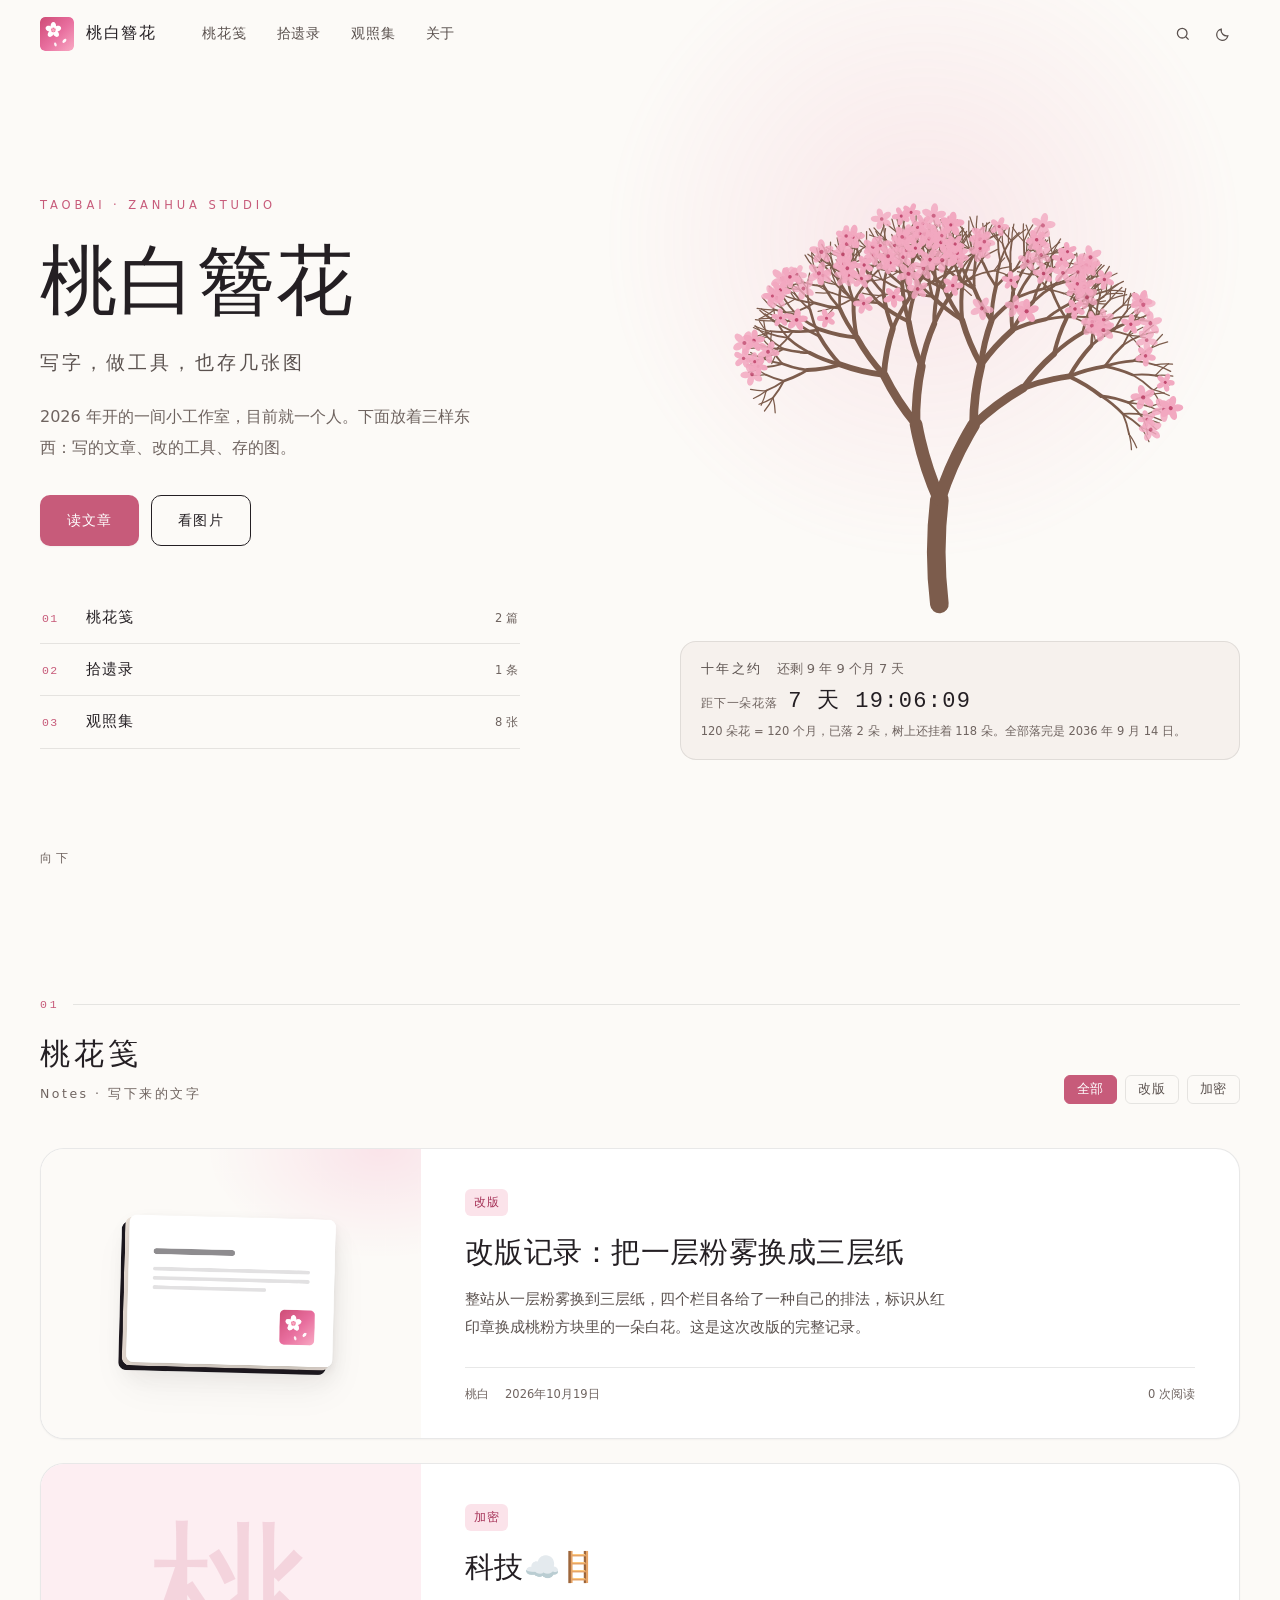
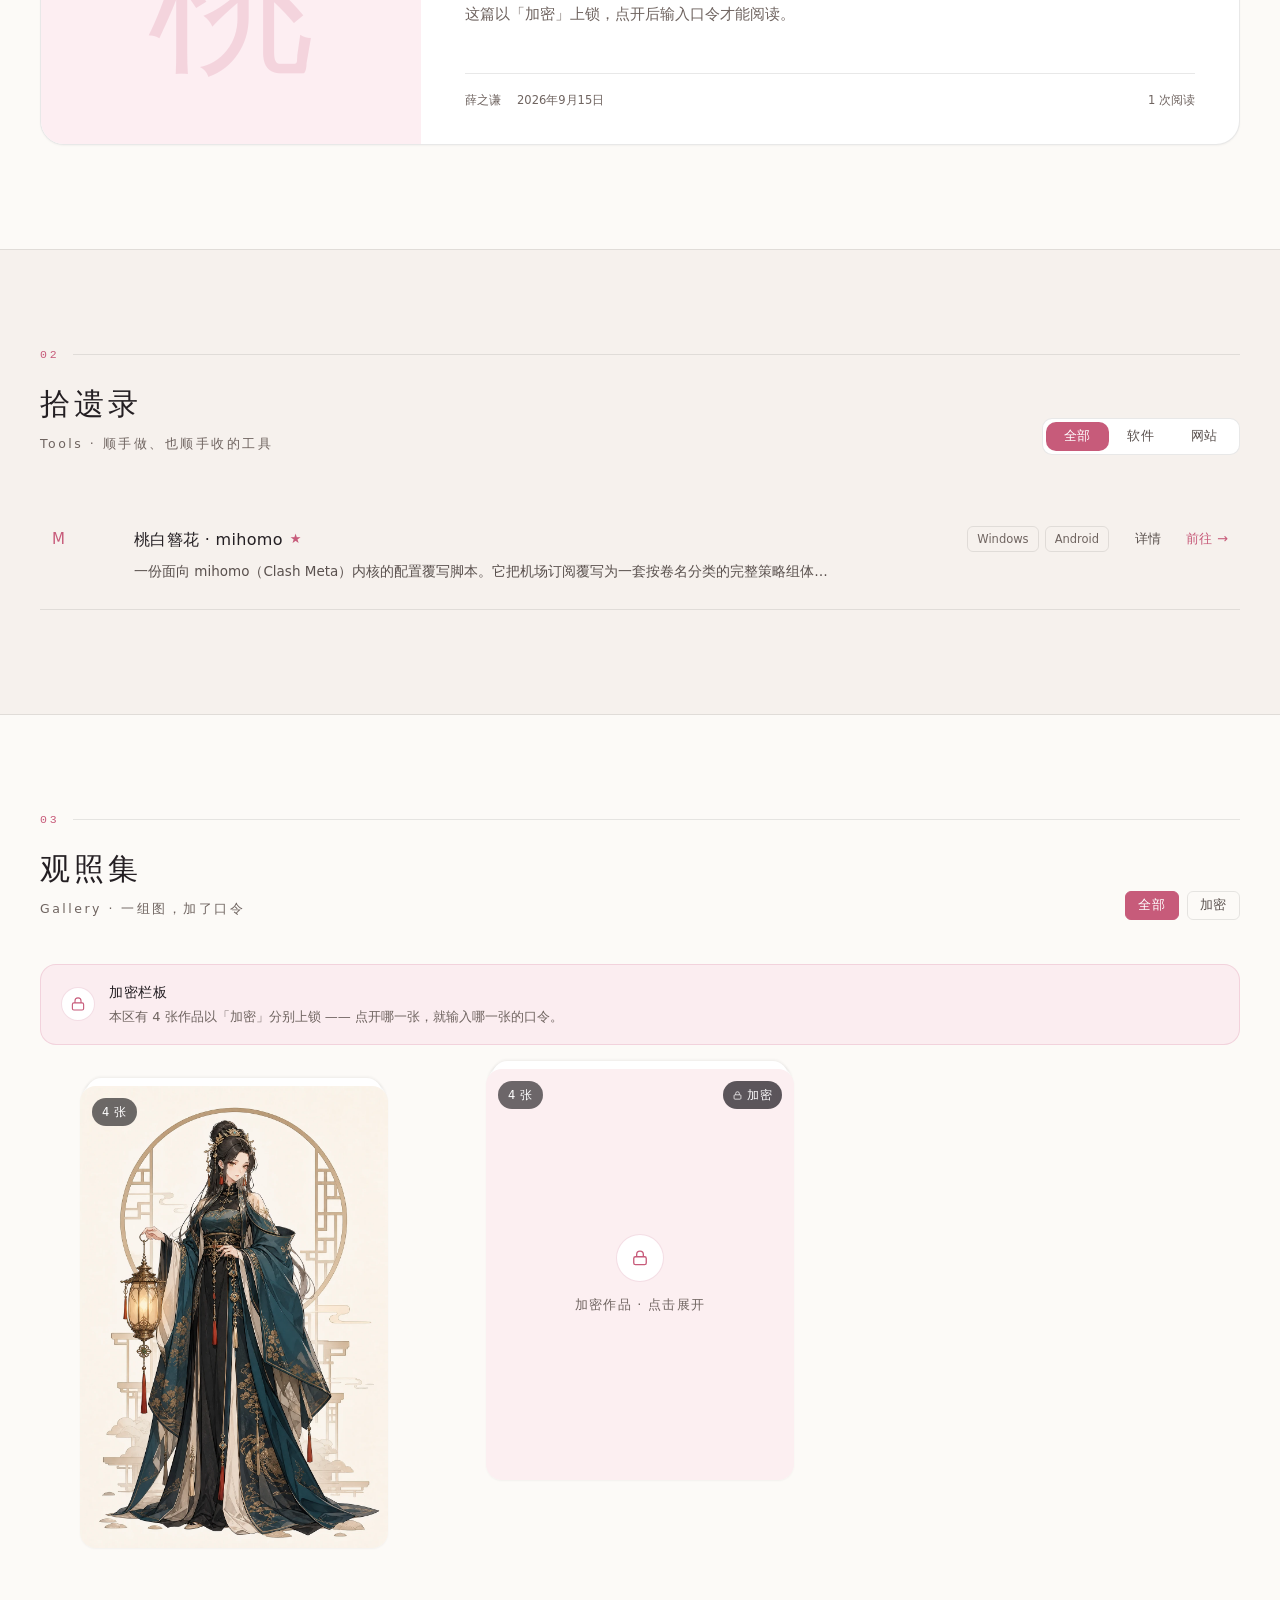
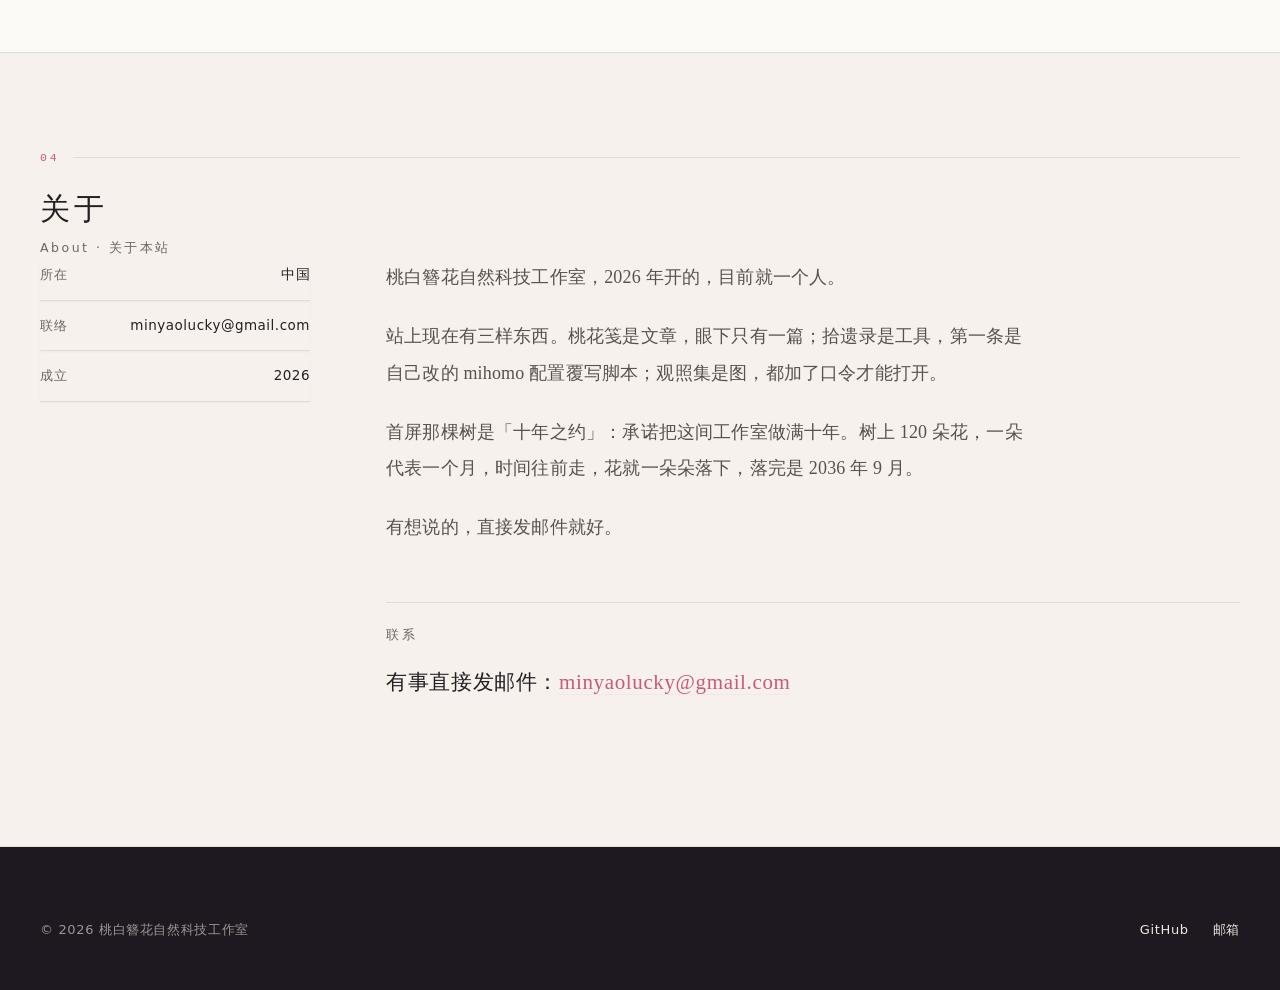
==== commit 5c3f069d: "桃花笺新增改版记录：一层粉雾换成三层纸 - 收录本次大版本改版的说明，写给访客看：只讲看到了什么变化、为什么这么改，   不提实现细节 - 新封面 cover-v2.png：三层纸片平行错位，花章落在" ====
--- a/index.html
+++ b/index.html
@@ -42,7 +42,7 @@
 <link rel="stylesheet" href="/css/aesthetic.css?v=209eaa48">
 <!-- 改版层：tokens 只换值，redesign 只排版式。两层都可以整层摘掉 -->
 <link rel="stylesheet" href="/css/tokens.css?v=0d7c5e5f">
-<link rel="stylesheet" href="/css/redesign.css?v=0dc003f9">
+<link rel="stylesheet" href="/css/redesign.css?v=b447b197">
 </head>
 <body>
 
--- a/css/redesign.css
+++ b/css/redesign.css
@@ -892,6 +892,12 @@
   border-color: rgba(255, 255, 255, 0.16);
 }
 
+/* 封面图是纸白底的，放到暗色卡片里会变成一块刺眼的亮斑 —— 它比页面里任何东西都亮。
+   压一档亮度和饱和度，让它退回夜里该有的亮度；不加遮罩，纸的质感还在。 */
+html[data-theme="dark"] .article-thumb img {
+  filter: brightness(0.7) saturate(0.88);
+}
+
 html[data-theme="dark"] .footer {
   border-top: 1px solid var(--on-plum-line);
 }
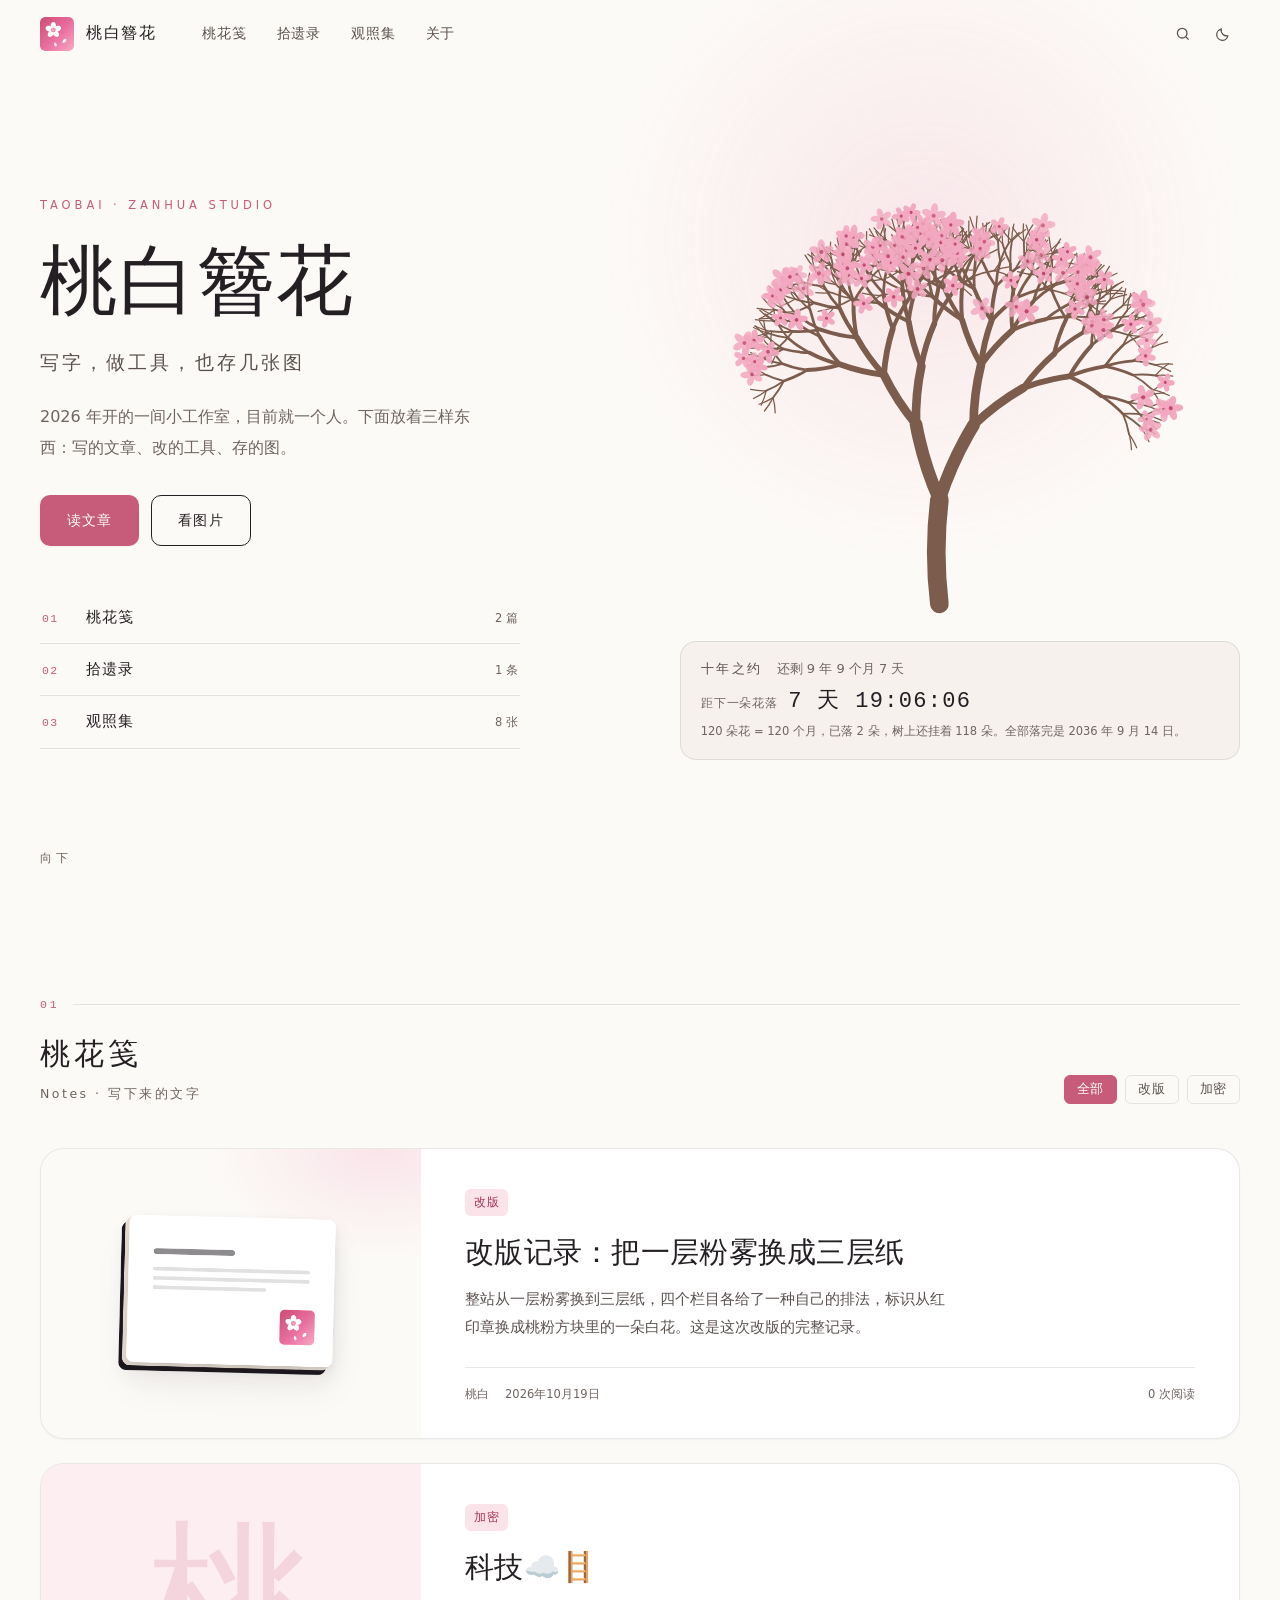
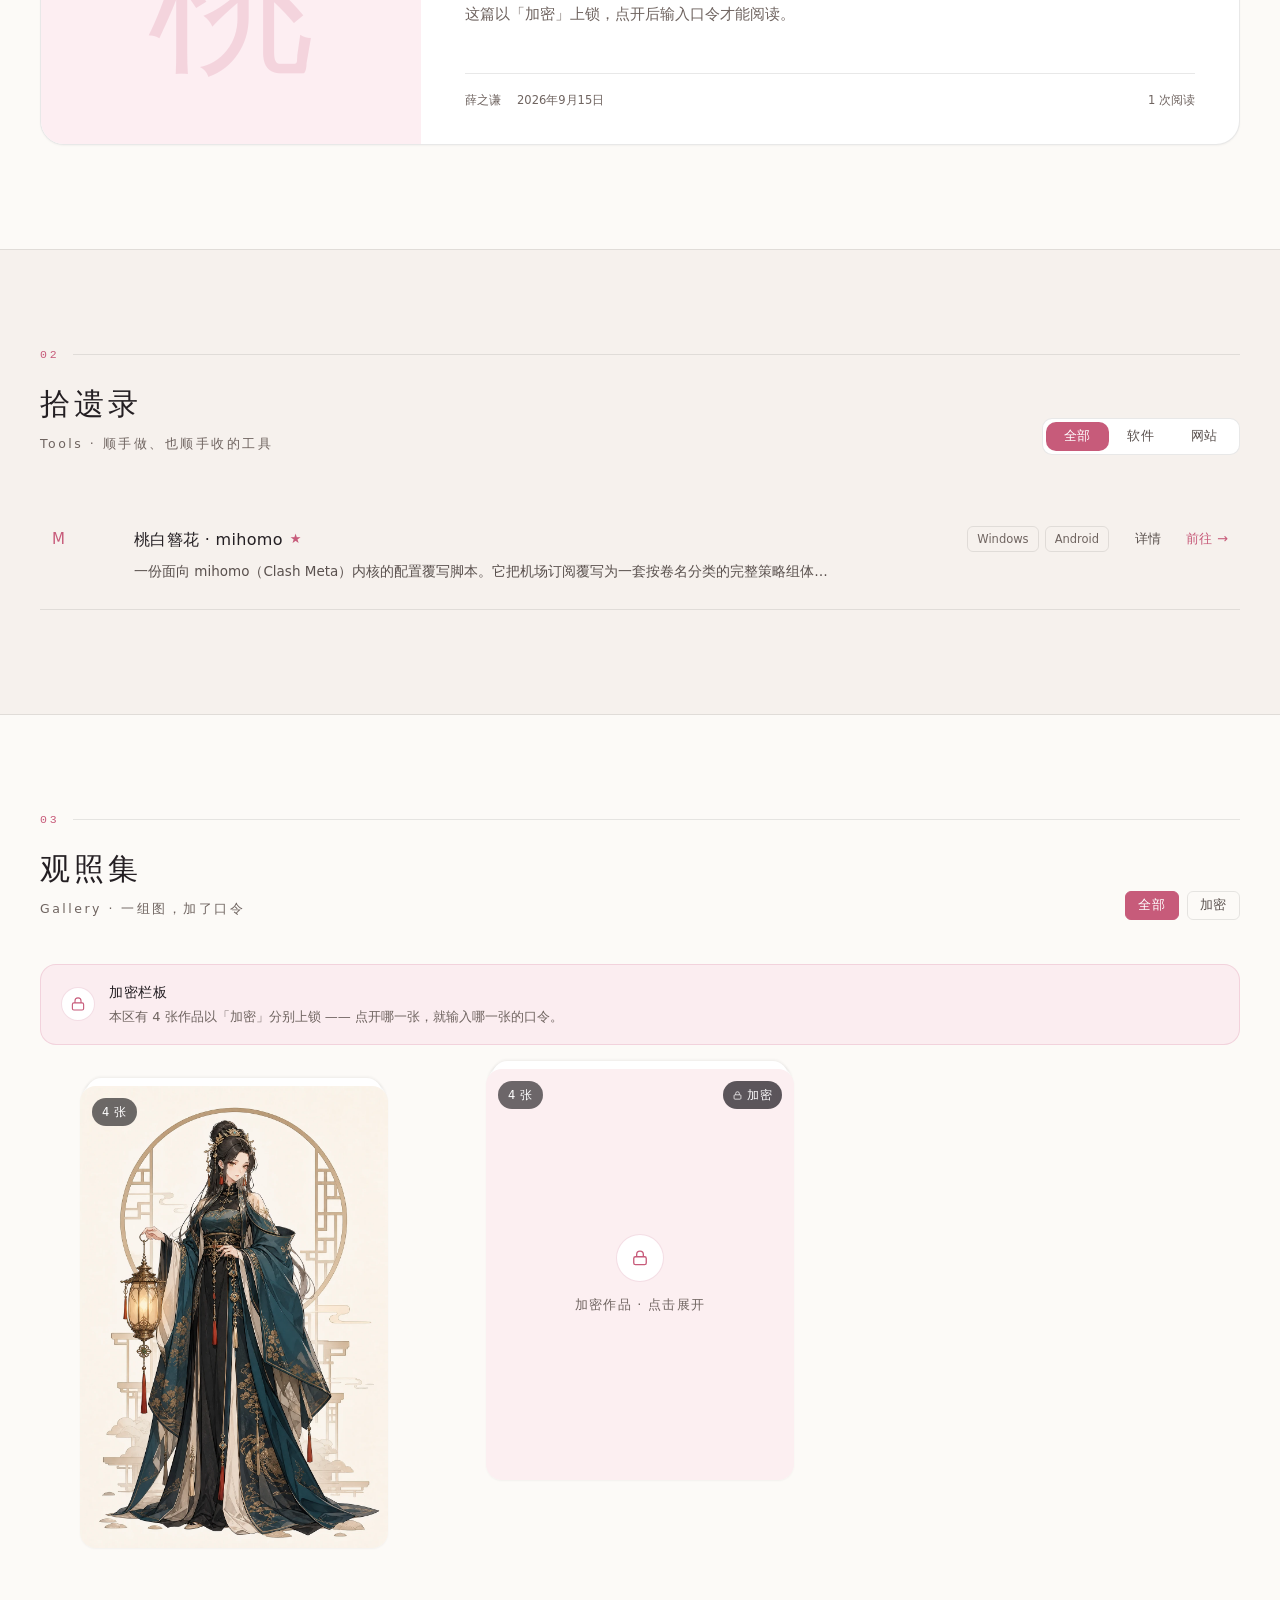
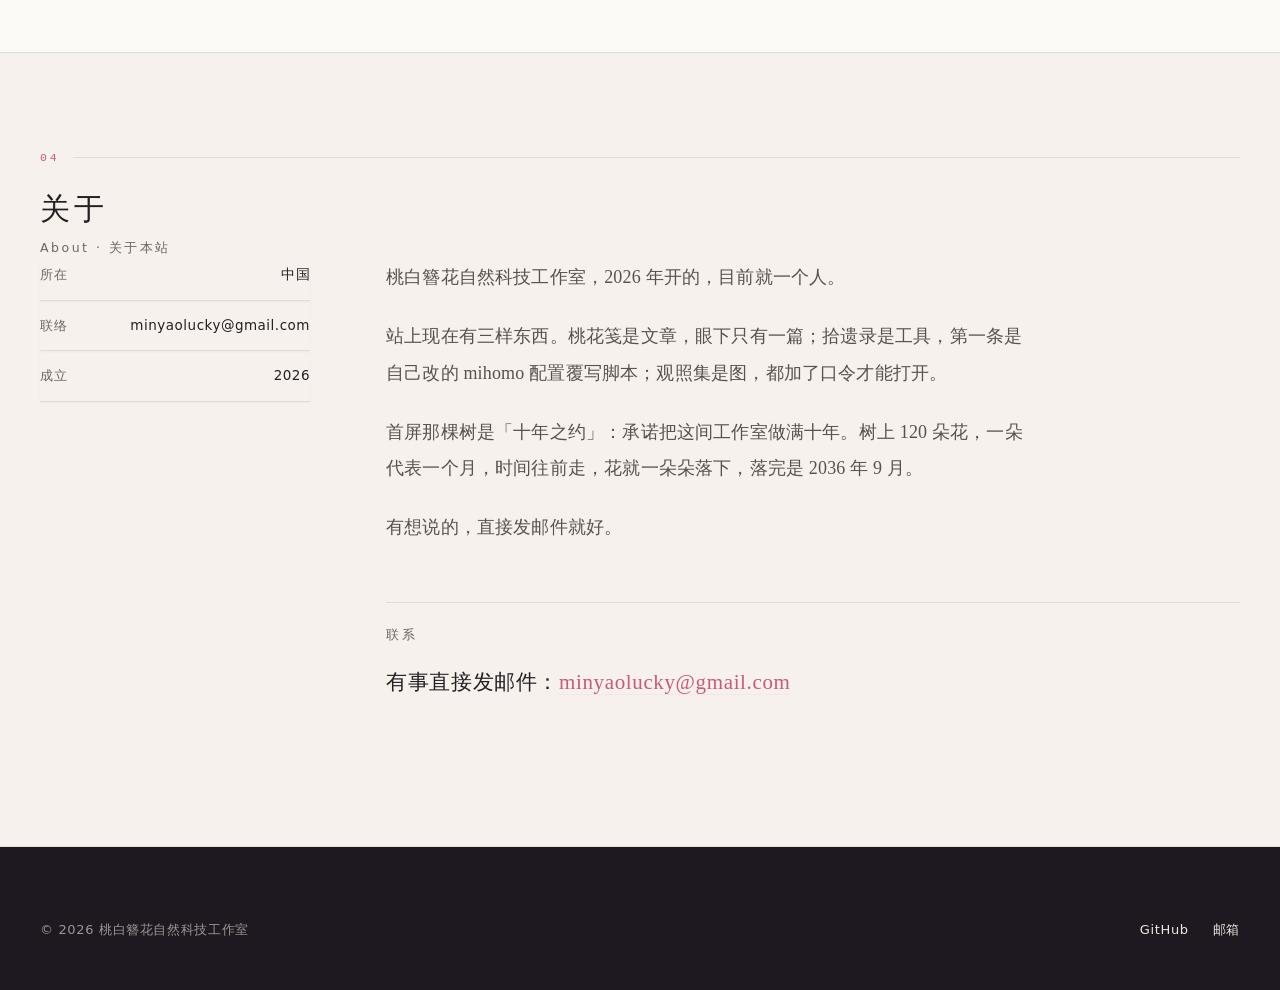
==== commit a54d67e6: "搜索从「好像没反应」改成真能用 三个毛病叠在一起，让人以为搜索是摆设：  1. 提示写着「回车确认」，可代码只监听了 input 和 Escape —— 回车一下    什么都不会发生。现在回车 = " ====
--- a/index.html
+++ b/index.html
@@ -42,7 +42,7 @@
 <link rel="stylesheet" href="/css/aesthetic.css?v=209eaa48">
 <!-- 改版层：tokens 只换值，redesign 只排版式。两层都可以整层摘掉 -->
 <link rel="stylesheet" href="/css/tokens.css?v=0d7c5e5f">
-<link rel="stylesheet" href="/css/redesign.css?v=b447b197">
+<link rel="stylesheet" href="/css/redesign.css?v=515158dd">
 </head>
 <body>
 
@@ -110,9 +110,16 @@
   </div>
   <div class="nav-search-bar" id="searchBar">
     <input type="search" id="searchInput" placeholder="搜索文章、工具、图片…" aria-label="搜索文章、工具与图片" autocomplete="off">
-    <span class="search-hint">回车确认 · ESC 关闭</span>
+    <span class="search-hint">回车跳转 · ESC 关闭</span>
   </div>
 </header>
+
+<div class="search-summary" id="searchSummary" hidden>
+  <div class="ss-inner">
+    <span class="ss-word" id="ssWord"></span>
+    <div class="ss-hits" id="ssHits" role="group" aria-label="各栏命中数量，点击跳到该栏"></div>
+  </div>
+</div>
 
 <main id="top">
 
@@ -331,6 +338,6 @@
 <script src="/js/markdown.js?v=b9707259" defer></script>
 <script src="/js/vault.js?v=e14c59ea" defer></script>
 <script src="/js/tree.js?v=45c0fa9a" defer></script>
-<script src="/js/main.js?v=cb43b510" defer></script>
+<script src="/js/main.js?v=4a6589ca" defer></script>
 </body>
 </html>
--- a/css/redesign.css
+++ b/css/redesign.css
@@ -133,6 +133,178 @@
 .nav-search-bar {
   border-radius: var(--r-md);
   box-shadow: var(--shadow-2);
+}
+
+/* ---------- 搜索汇总条 ----------
+   搜索是「就地过滤三栏」，不是弹一个结果列表。问题是命中常常落在
+   页面最下方那一栏，人在首屏只看到列表突然变空，会以为「没搜到」。
+   这条窄带把「哪一栏命中了几条」摊开，并可直接跳过去。
+
+   位置：搜索框是绝对定位在顶栏下沿（nav-h - 8）的，高度约 46px，
+   所以这条从 nav-h + 44 起步 —— 让开搜索框，不与它叠在一起。
+   右对齐跟搜索框同一条竖线，读起来是「搜索框挂出来的结果摘要」。 */
+.search-summary {
+  position: fixed;
+  top: calc(var(--nav-h) + 44px);
+  right: 28px;
+  z-index: 79;
+  max-width: calc(100vw - 56px);
+  padding: 7px 9px 7px 18px;
+  background: var(--surface);
+  border: 1px solid var(--line);
+  border-radius: var(--r-lg);
+  box-shadow: var(--shadow-2);
+  animation: ssIn 0.22s var(--ease-out);
+}
+
+@keyframes ssIn {
+  from { opacity: 0; transform: translateY(-6px); }
+  to   { opacity: 1; transform: none; }
+}
+
+.ss-inner {
+  display: flex;
+  align-items: center;
+  gap: 16px;
+  flex-wrap: wrap;
+}
+
+.ss-word {
+  font-size: var(--fs-sm);
+  letter-spacing: 0.04em;
+  color: var(--ink-2);
+  white-space: nowrap;
+}
+
+.ss-word b {
+  color: var(--ink);
+  font-weight: 600;
+}
+
+.ss-hits {
+  display: flex;
+  gap: 6px;
+  flex-wrap: wrap;
+}
+
+.ss-hit {
+  display: inline-flex;
+  align-items: baseline;
+  gap: 6px;
+  padding: 5px 12px;
+  border: 1px solid var(--line);
+  border-radius: var(--r-pill);
+  background: var(--bg-alt);
+  font-size: var(--fs-xs);
+  letter-spacing: 0.06em;
+  color: var(--ink-2);
+  white-space: nowrap;
+  cursor: pointer;
+  transition: border-color var(--dur-2) var(--ease-out),
+              color var(--dur-2) var(--ease-out),
+              background var(--dur-2) var(--ease-out);
+}
+
+.ss-hit b {
+  font-size: var(--fs-sm);
+  font-weight: 600;
+  color: var(--ink);
+  font-variant-numeric: tabular-nums;
+}
+
+.ss-hit:hover {
+  border-color: var(--accent);
+  background: var(--surface);
+  color: var(--accent);
+}
+
+.ss-hit:hover b { color: var(--accent); }
+
+/* 一条都没有的栏目：留着但退到辅助色。
+   这里刻意不用 opacity —— 半透明的字在纸底上会掉到 2:1 出头，
+   等于「灰到看不见」，反而分不清是「没命中」还是「没渲染」。 */
+.ss-hit.is-zero {
+  border-color: var(--line-2);
+  background: transparent;
+  color: var(--ink-3);
+  cursor: default;
+}
+
+.ss-hit.is-zero b { color: var(--ink-3); font-weight: 500; }
+
+.ss-hit.is-zero:hover {
+  border-color: var(--line-2);
+  background: transparent;
+  color: var(--ink-3);
+}
+
+.ss-hit.is-zero:hover b { color: var(--ink-3); }
+
+@media (max-width: 560px) {
+  .search-summary {
+    top: calc(var(--nav-h) + 42px);
+    left: 18px;
+    right: 18px;
+    max-width: none;
+    padding: 6px 8px 6px 13px;
+    border-radius: var(--r-md);
+  }
+  /* 窄屏上必须挤成一行：一旦换行，条子会从 46 涨到 90 上下，
+     直接压住首屏大标题。单位「篇/条/张」在这里省掉也读得懂。 */
+  .ss-inner { gap: 10px; flex-wrap: nowrap; }
+  .ss-word { font-size: var(--fs-xs); flex: 1 1 auto; min-width: 0;
+             overflow: hidden; text-overflow: ellipsis; }
+  .ss-hits { flex-wrap: nowrap; gap: 5px; flex: 0 0 auto; }
+  .ss-hit { padding: 3px 9px; gap: 4px; }
+  .ss-unit { display: none; }
+}
+
+/* 汇总条出现时，窄屏首屏大标题离它只有几像素，像被削掉一截。
+   这里让 hero 在搜索态多让 14px —— 只在支持 :has 的浏览器生效，
+   不支持就维持原样，不会把版面弄坏。 */
+@media (max-width: 560px) {
+  body:has(.search-summary:not([hidden])) .hero {
+    padding-top: calc(var(--nav-h) + 78px);
+  }
+}
+
+/* 暗色下卡片色 (#221E26) 和底色 (#16131A) 差得太少，一整条会「消失」，
+   所以这里比面板色再提一档，边框也拉到 line-2，让它看得出是浮层。 */
+html[data-theme="dark"] .search-summary {
+  background: #2A2431;
+  border-color: var(--line-2);
+}
+
+html[data-theme="dark"] .ss-hit {
+  background: rgba(242, 237, 234, 0.06);
+  border-color: var(--line-2);
+}
+
+html[data-theme="dark"] .ss-hit:hover {
+  background: rgba(242, 237, 234, 0.10);
+}
+
+html[data-theme="dark"] .ss-hit.is-zero {
+  background: transparent;
+  border-color: var(--line-1);
+}
+
+/* 关键词在标题与摘要里的落点 */
+mark.hl {
+  padding: 0 0.12em;
+  border-radius: 3px;
+  background: color-mix(in srgb, var(--accent) 22%, transparent);
+  color: inherit;
+  font-weight: 600;
+}
+
+html[data-theme="dark"] mark.hl {
+  background: color-mix(in srgb, var(--accent) 26%, transparent);
+}
+
+/* 搜索条常驻时，锚点跳转要给它让出位置，否则栏目标题正好被压在带子底下 */
+section[id] {
+  scroll-margin-top: calc(var(--nav-h) + 74px);
 }
 
 /* ============================================================
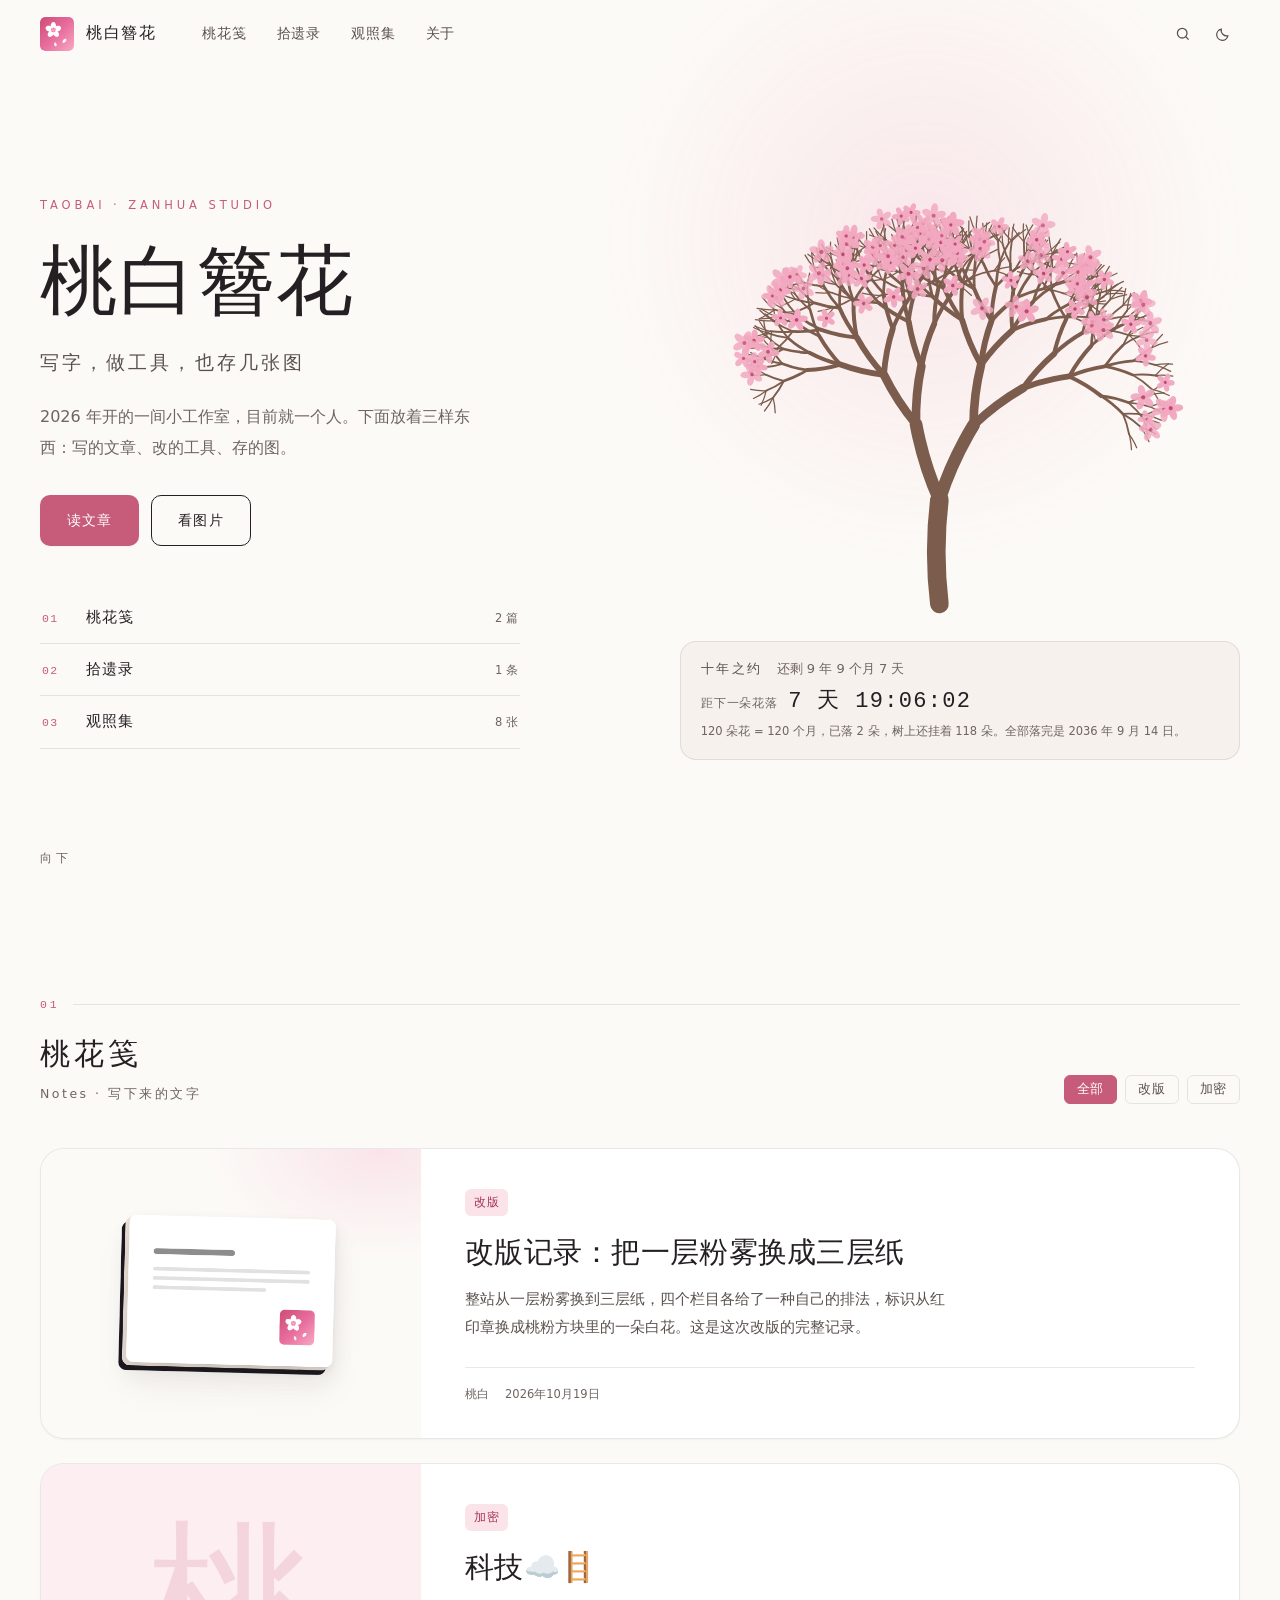
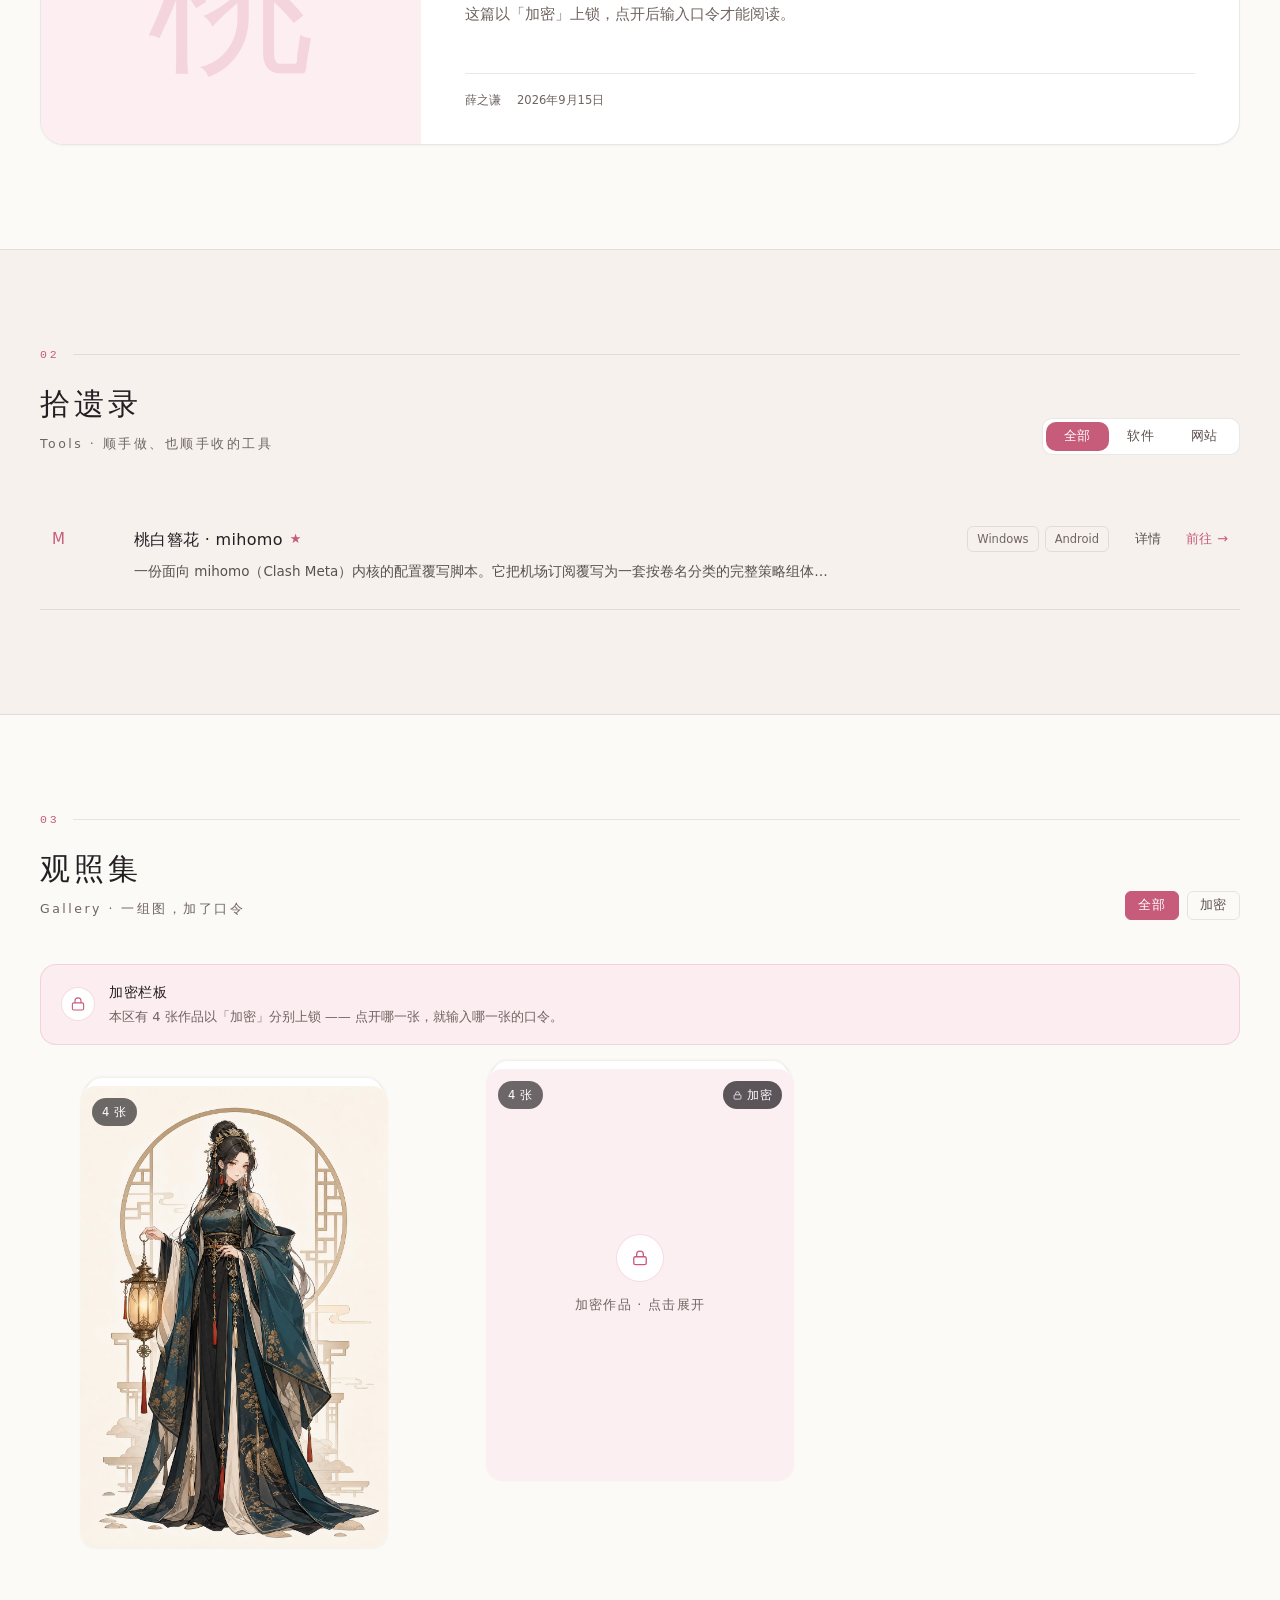
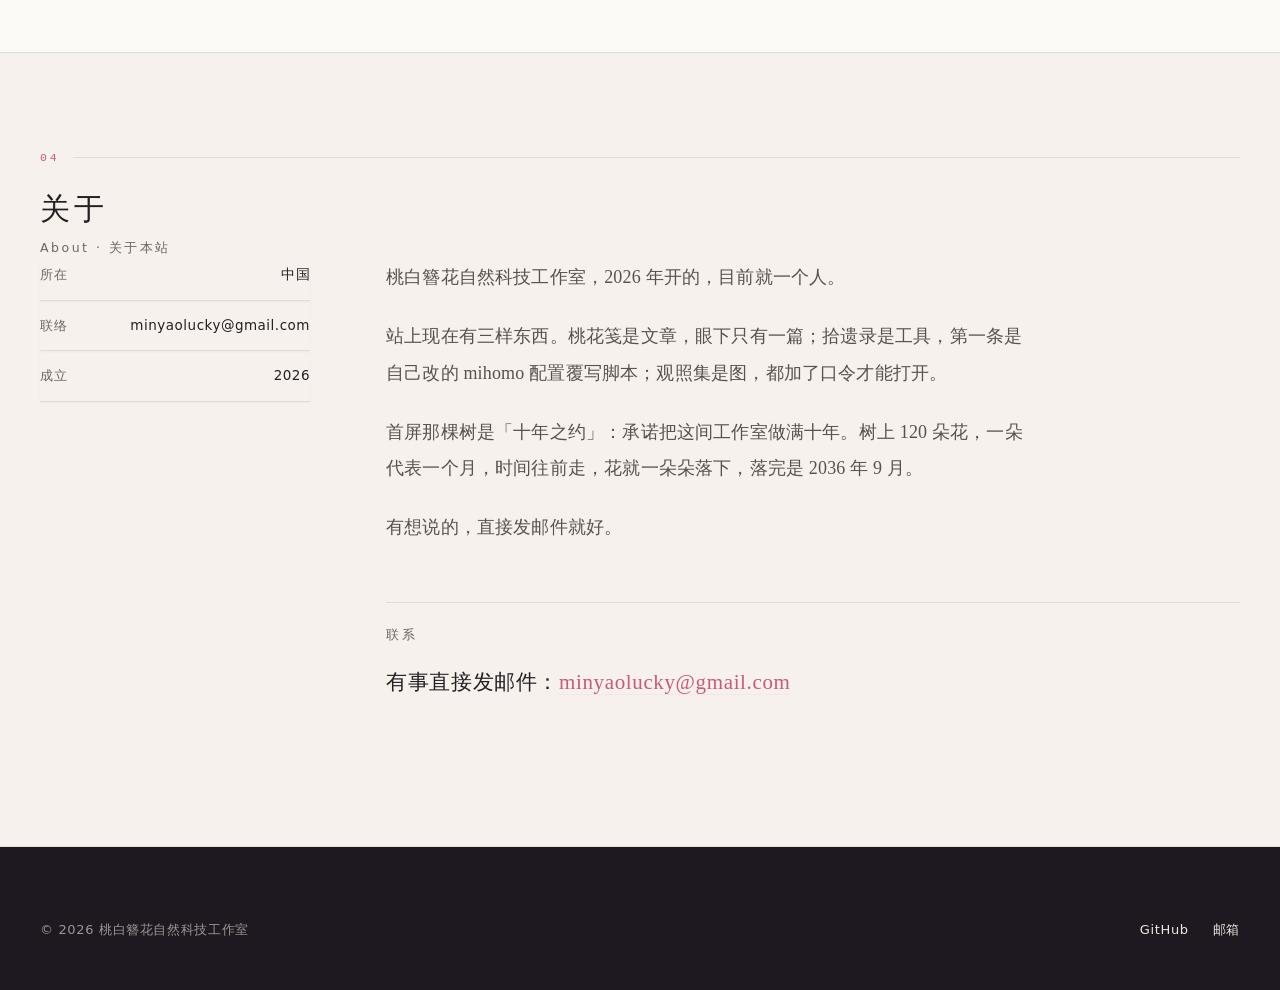
==== commit f18b04ff: "阅读数与打开数改由独立计数服务提供 静态托管写不了文件，这两个数以前是导出那一刻的快照，永远不动。 现在改成：站点只负责报一次、显示服务端给的数。  - 新增 js/stats.js：读 /data/" ====
--- a/index.html
+++ b/index.html
@@ -42,7 +42,7 @@
 <link rel="stylesheet" href="/css/aesthetic.css?v=209eaa48">
 <!-- 改版层：tokens 只换值，redesign 只排版式。两层都可以整层摘掉 -->
 <link rel="stylesheet" href="/css/tokens.css?v=0d7c5e5f">
-<link rel="stylesheet" href="/css/redesign.css?v=515158dd">
+<link rel="stylesheet" href="/css/redesign.css?v=578038aa">
 </head>
 <body>
 
@@ -336,8 +336,9 @@
 
 <!-- defer：解析完 HTML 再按顺序执行，首屏不再被脚本阻塞 -->
 <script src="/js/markdown.js?v=b9707259" defer></script>
+<script src="/js/stats.js?v=0ab944fe" defer></script>
 <script src="/js/vault.js?v=e14c59ea" defer></script>
 <script src="/js/tree.js?v=45c0fa9a" defer></script>
-<script src="/js/main.js?v=4a6589ca" defer></script>
+<script src="/js/main.js?v=91b8c7f2" defer></script>
 </body>
 </html>
--- a/css/redesign.css
+++ b/css/redesign.css
@@ -625,6 +625,12 @@
   gap: 16px;
 }
 
+/* 计数还没到数的时候先不占位。「0 次阅读」「已被打开 0 次」是自曝，
+   真要显示也得等真有人读过；数量回来之后 js/stats.js 会把这个类摘掉。 */
+.is-count-hidden {
+  display: none !important;
+}
+
 /* 大卡里不再挂第二枚「加密」胶囊：标签和摘要已经把这件事说清楚了，
    同一张卡上写三遍「加密」是噪音。 */
 .article-card .lock-badge {
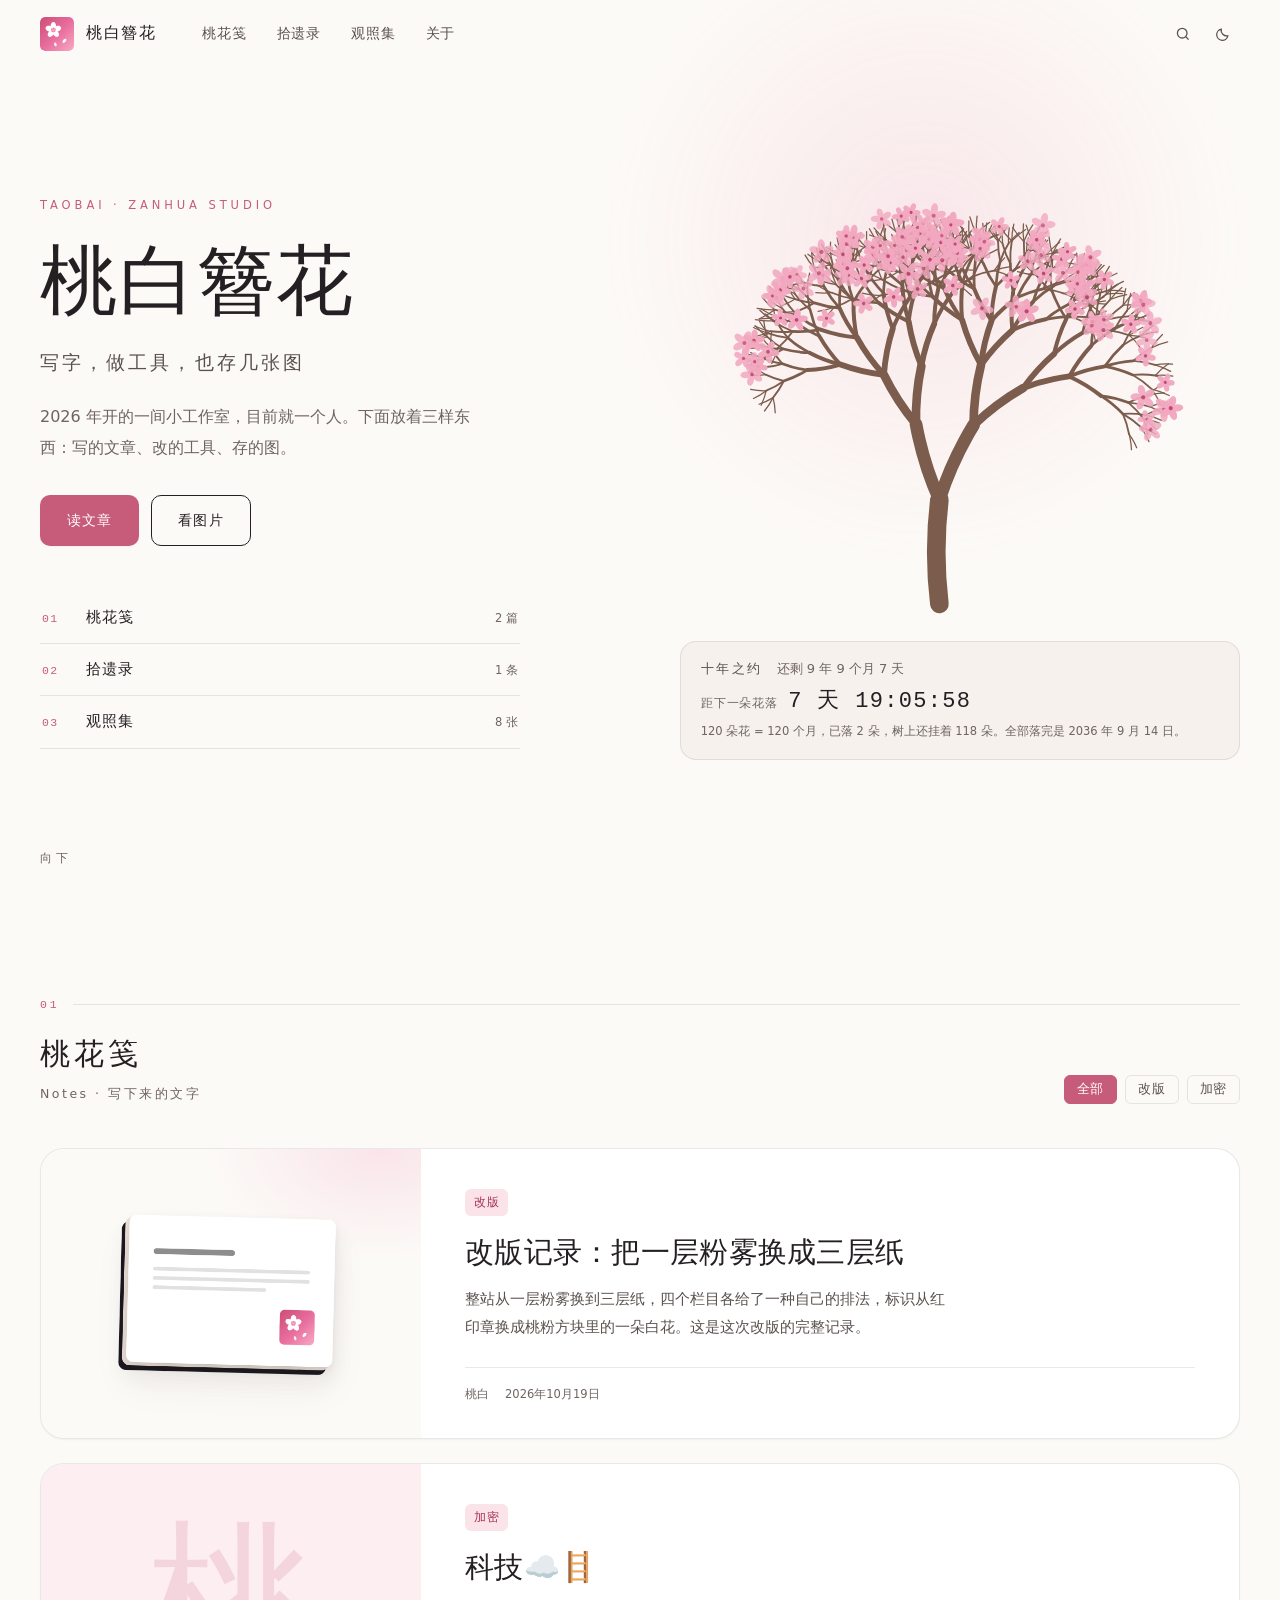
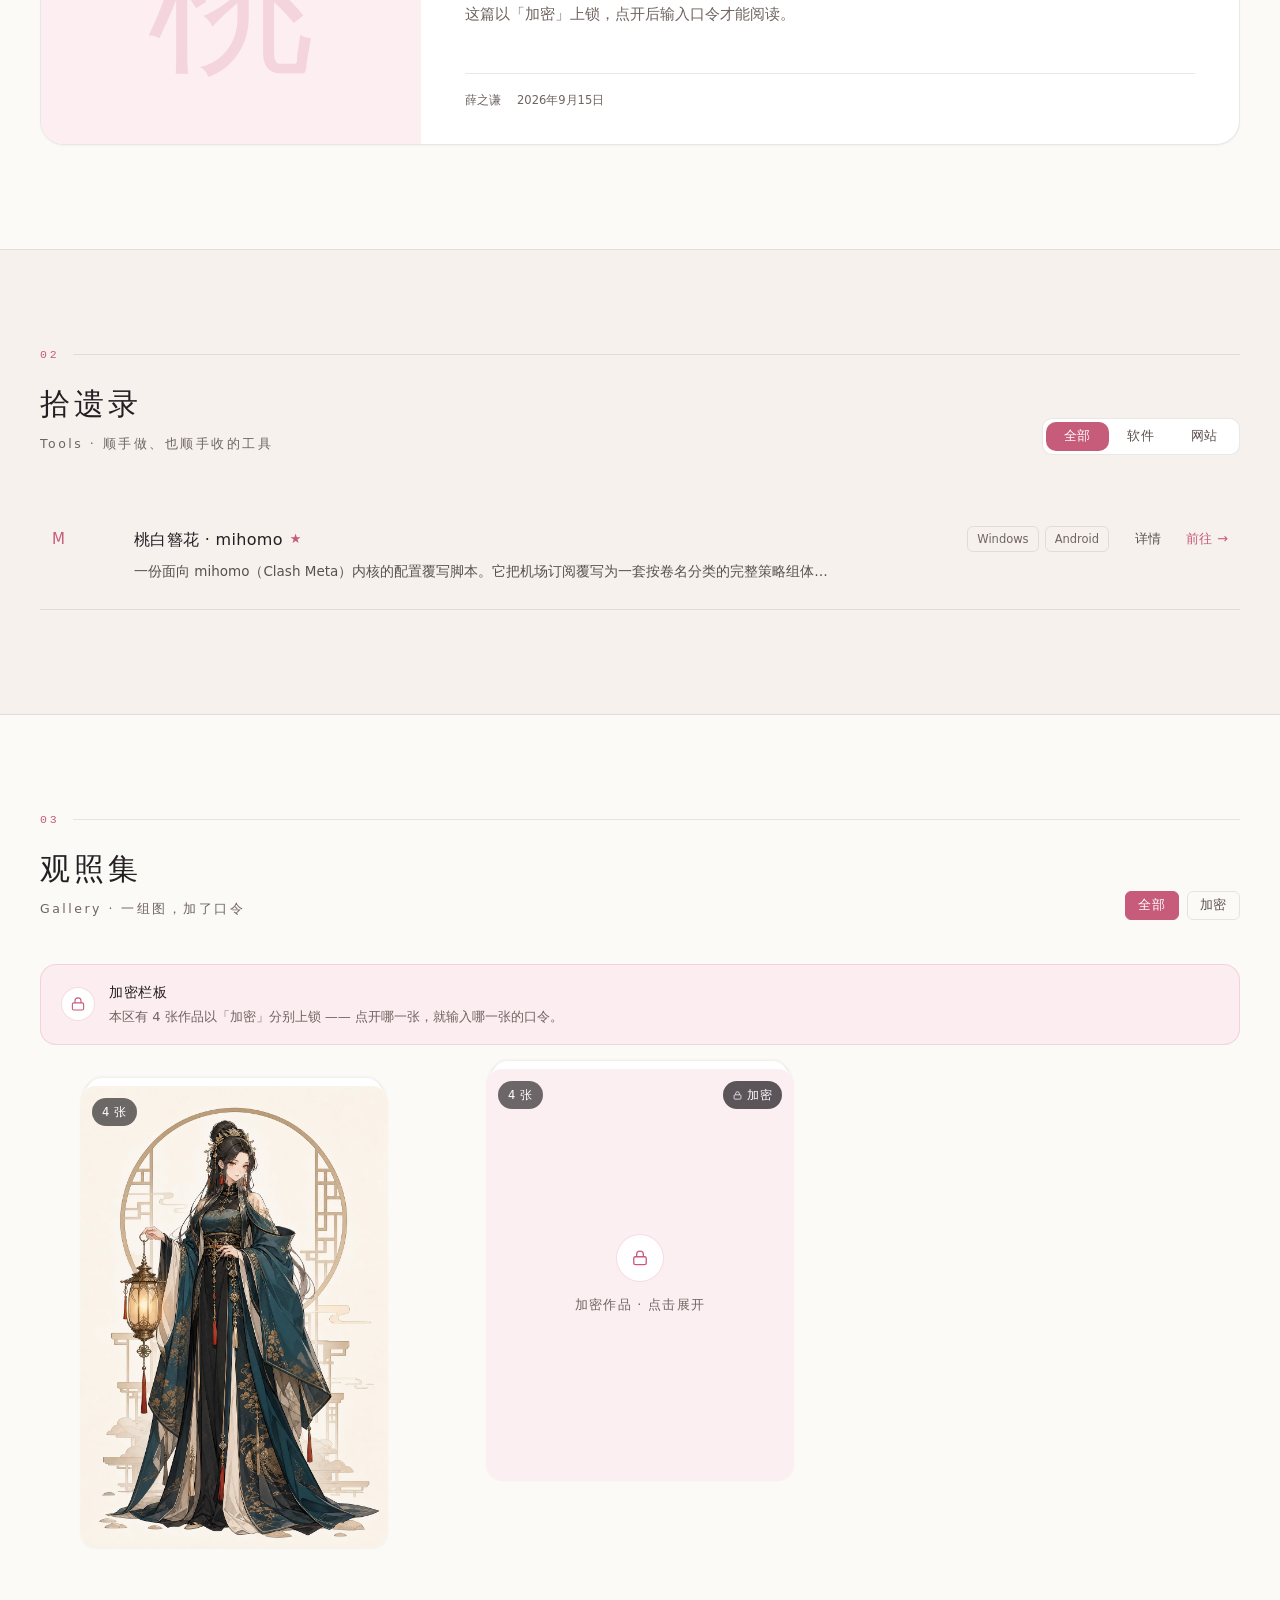
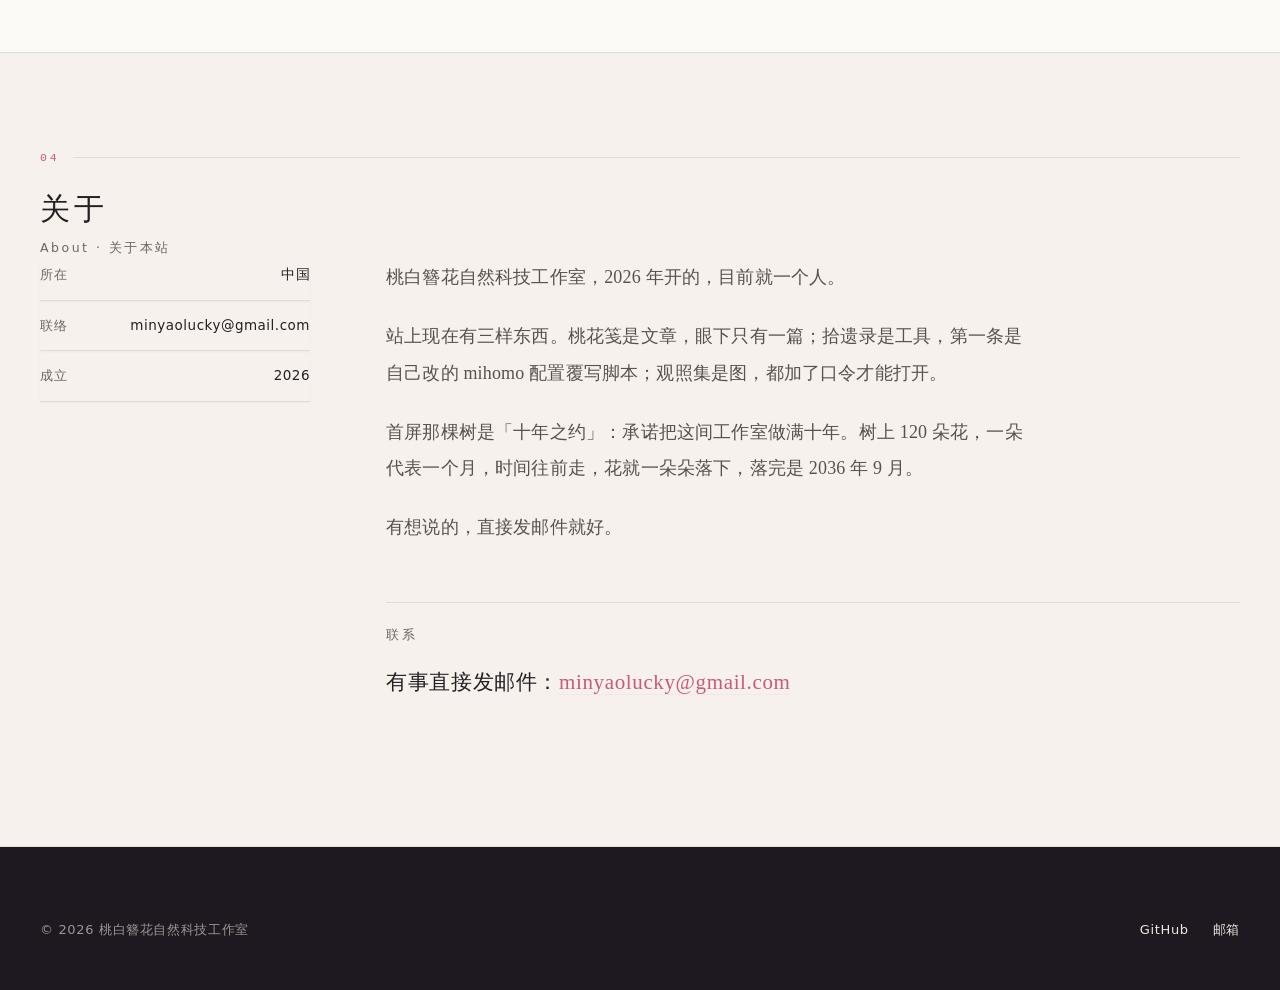
==== commit 675f8c04: "取消「N 次阅读」「已被打开 N 次」 这两个数在静态托管上没有数据源：产物里的值是导出那一刻的快照，挂在 页面上既不会变、也不像真的。上一版做了个独立计数服务来接，但要额外的 机器或账号，对一个人写" ====
--- a/index.html
+++ b/index.html
@@ -42,7 +42,7 @@
 <link rel="stylesheet" href="/css/aesthetic.css?v=209eaa48">
 <!-- 改版层：tokens 只换值，redesign 只排版式。两层都可以整层摘掉 -->
 <link rel="stylesheet" href="/css/tokens.css?v=0d7c5e5f">
-<link rel="stylesheet" href="/css/redesign.css?v=578038aa">
+<link rel="stylesheet" href="/css/redesign.css?v=515158dd">
 </head>
 <body>
 
@@ -336,9 +336,8 @@
 
 <!-- defer：解析完 HTML 再按顺序执行，首屏不再被脚本阻塞 -->
 <script src="/js/markdown.js?v=b9707259" defer></script>
-<script src="/js/stats.js?v=0ab944fe" defer></script>
 <script src="/js/vault.js?v=e14c59ea" defer></script>
 <script src="/js/tree.js?v=45c0fa9a" defer></script>
-<script src="/js/main.js?v=91b8c7f2" defer></script>
+<script src="/js/main.js?v=06c3cf5c" defer></script>
 </body>
 </html>
--- a/css/redesign.css
+++ b/css/redesign.css
@@ -625,12 +625,6 @@
   gap: 16px;
 }
 
-/* 计数还没到数的时候先不占位。「0 次阅读」「已被打开 0 次」是自曝，
-   真要显示也得等真有人读过；数量回来之后 js/stats.js 会把这个类摘掉。 */
-.is-count-hidden {
-  display: none !important;
-}
-
 /* 大卡里不再挂第二枚「加密」胶囊：标签和摘要已经把这件事说清楚了，
    同一张卡上写三遍「加密」是噪音。 */
 .article-card .lock-badge {
